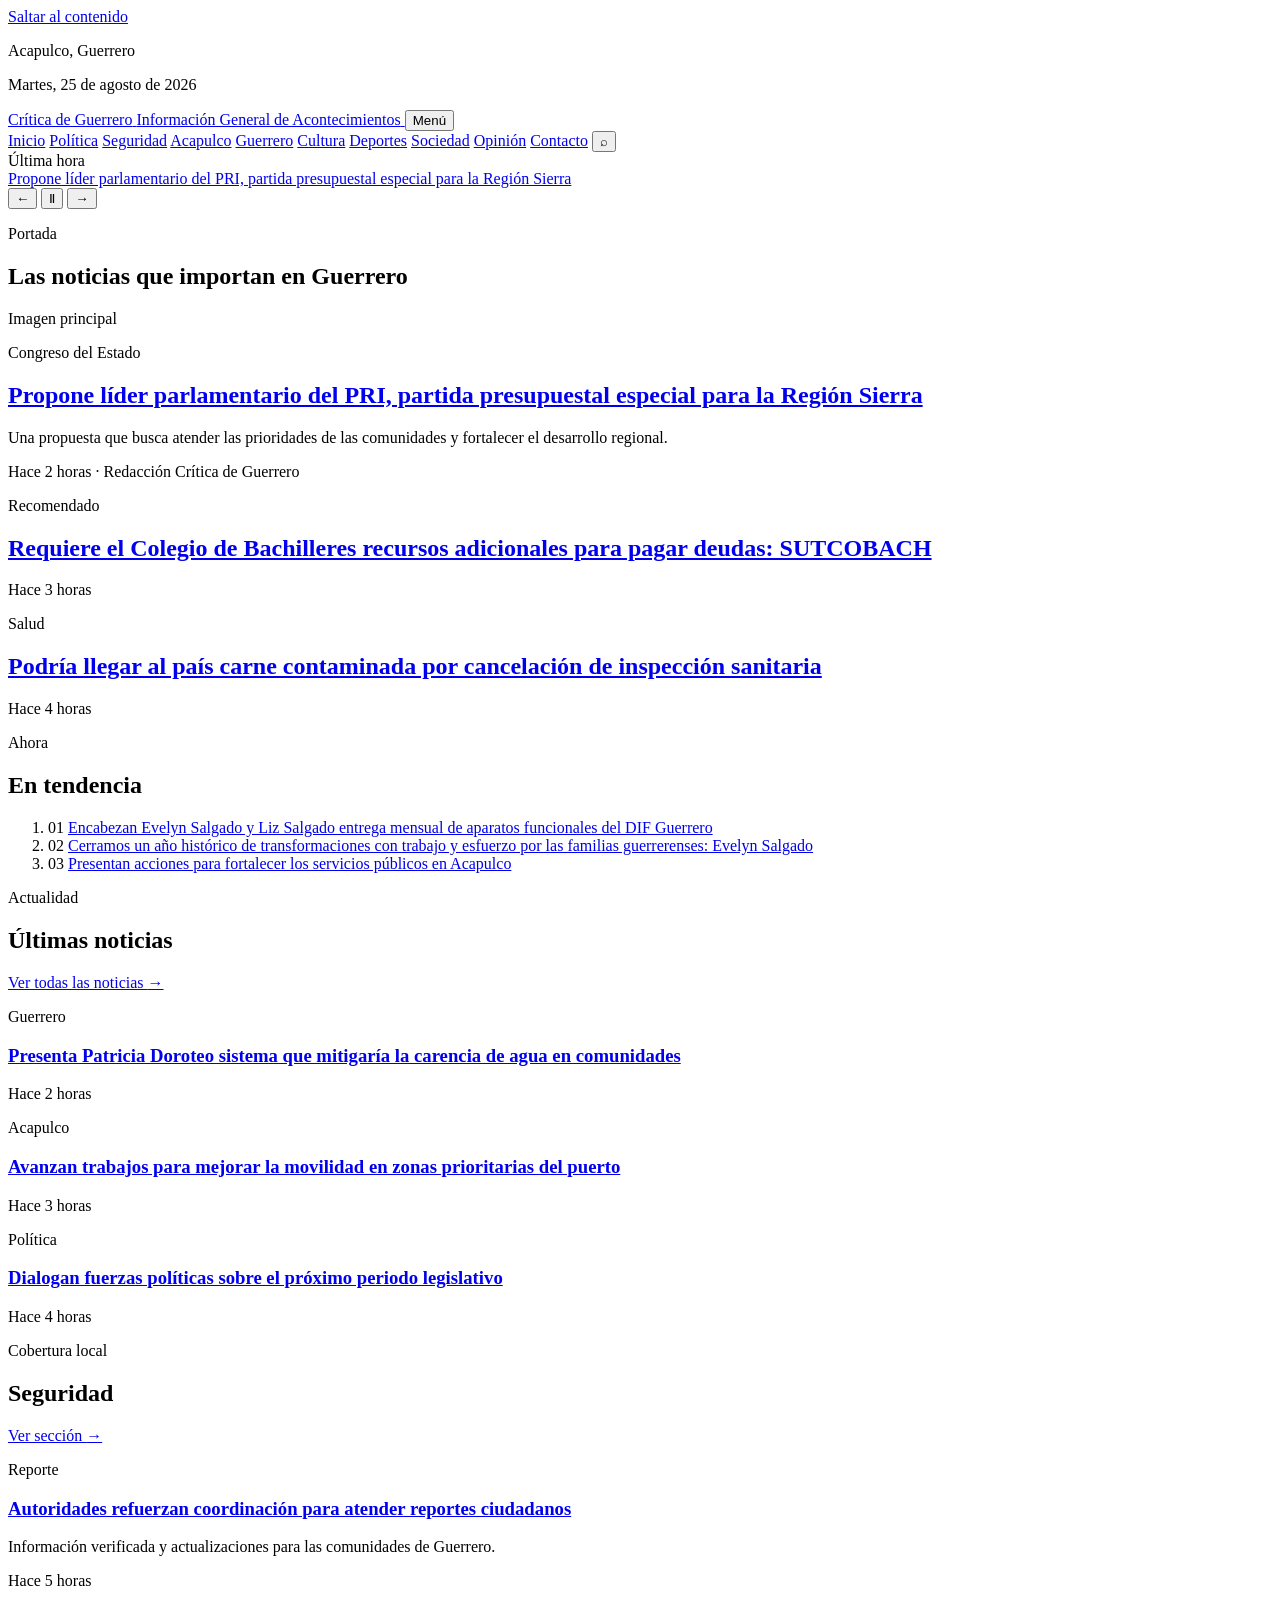
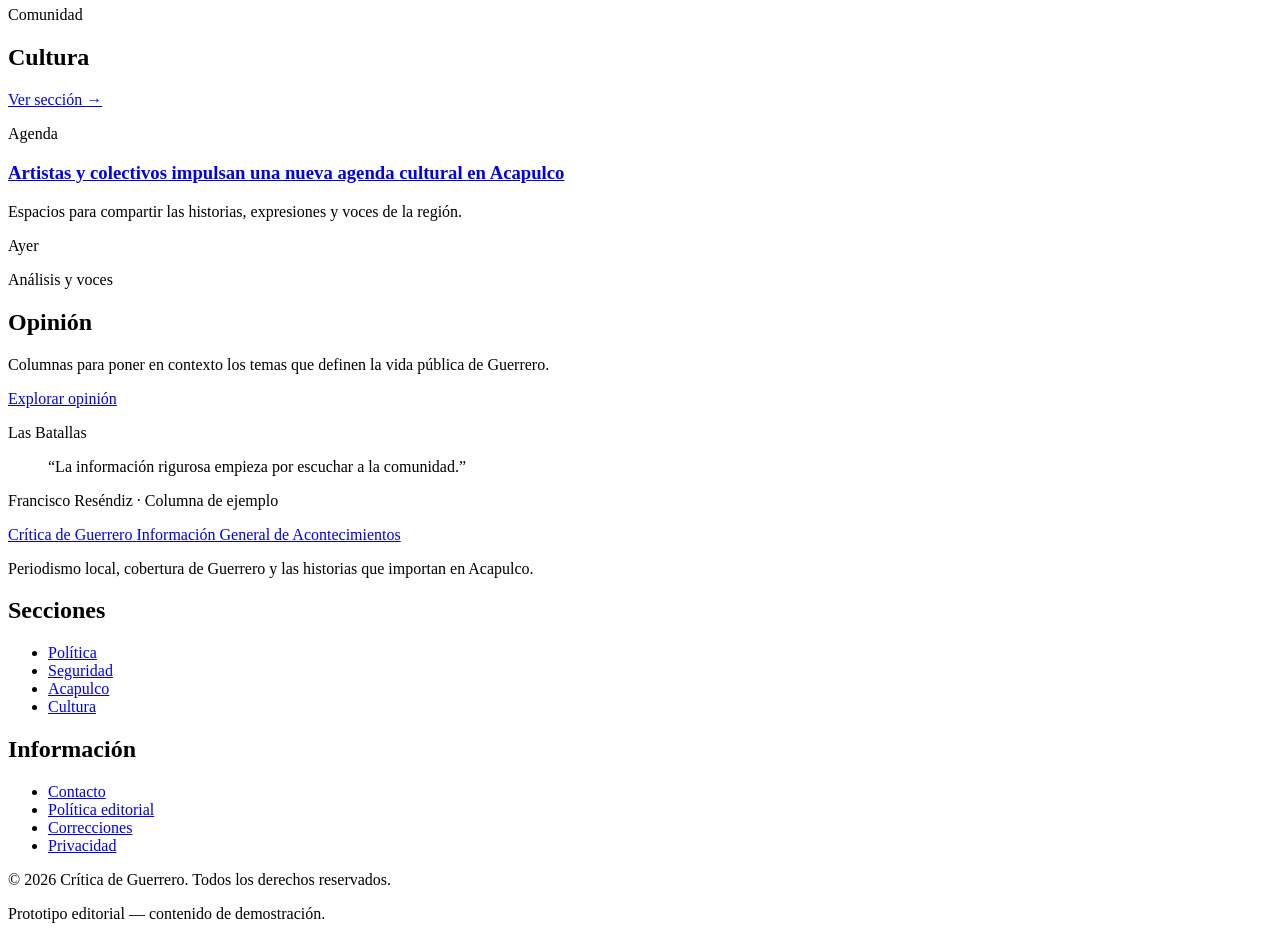
==== index.html @ 85a06dc6 "Add files via upload" ====
<!doctype html>
<html lang="es-MX">
  <head>
    <meta charset="UTF-8" />
    <meta name="viewport" content="width=device-width, initial-scale=1" />
    <meta name="description" content="Crítica de Guerrero: información general de acontecimientos en Guerrero y Acapulco." />
    <title>Crítica de Guerrero | Información General de Acontecimientos</title>
    <link rel="stylesheet" href="/assets/css/site.css" />
    <script src="/assets/js/site.js" defer></script>
  </head>
  <body>
    <a class="skip-link" href="#contenido">Saltar al contenido</a>

    <header class="site-header">
      <div class="utility-bar">
        <div class="shell utility-bar__content">
          <p>Acapulco, Guerrero</p>
          <p><time datetime="2026-08-25">Martes, 25 de agosto de 2026</time></p>
        </div>
      </div>

      <div class="masthead">
        <div class="shell masthead__content">
          <a class="brand" href="/" aria-label="Crítica de Guerrero, inicio">
            <span class="brand__name">Crítica de Guerrero</span>
            <span class="brand__tagline">Información General de Acontecimientos</span>
          </a>
          <button class="menu-toggle" type="button" aria-expanded="false" aria-controls="primary-navigation">
            <span class="menu-toggle__label">Menú</span>
            <span class="menu-toggle__icon" aria-hidden="true"></span>
          </button>
        </div>
      </div>

      <nav class="primary-navigation" id="primary-navigation" aria-label="Navegación principal">
        <div class="shell primary-navigation__content">
          <a class="is-current" href="/" aria-current="page">Inicio</a>
          <a href="#politica">Política</a>
          <a href="#seguridad">Seguridad</a>
          <a href="#acapulco">Acapulco</a>
          <a href="#guerrero">Guerrero</a>
          <a href="#cultura">Cultura</a>
          <a href="#deportes">Deportes</a>
          <a href="#sociedad">Sociedad</a>
          <a href="#opinion">Opinión</a>
          <a href="#contacto">Contacto</a>
          <button class="search-button" type="button" aria-label="Abrir búsqueda">⌕</button>
        </div>
      </nav>

      <section class="ticker" aria-label="Última hora">
        <div class="shell ticker__content">
          <div class="ticker__label"><span aria-hidden="true"></span>Última hora</div>
          <a class="ticker__headline" href="#principal" data-ticker-link>Propone líder parlamentario del PRI, partida presupuestal especial para la Región Sierra</a>
          <div class="ticker__controls">
            <button type="button" class="ticker__button" data-ticker-previous aria-label="Titular anterior">←</button>
            <button type="button" class="ticker__button" data-ticker-toggle aria-label="Pausar titulares" aria-pressed="false">Ⅱ</button>
            <button type="button" class="ticker__button" data-ticker-next aria-label="Siguiente titular">→</button>
          </div>
        </div>
      </section>
    </header>

    <main id="contenido">
      <section class="hero shell" aria-labelledby="principal-heading">
        <div class="section-heading">
          <p class="eyebrow">Portada</p>
          <h1 id="principal-heading">Las noticias que importan en Guerrero</h1>
        </div>

        <div class="hero-grid">
          <article class="lead-story" id="principal">
            <div class="story-visual story-visual--lead" aria-hidden="true"><span>Imagen principal</span></div>
            <div class="lead-story__content">
              <p class="story-label">Congreso del Estado</p>
              <h2><a href="#">Propone líder parlamentario del PRI, partida presupuestal especial para la Región Sierra</a></h2>
              <p class="story-summary">Una propuesta que busca atender las prioridades de las comunidades y fortalecer el desarrollo regional.</p>
              <p class="story-meta"><time datetime="2026-08-25T08:30:00-06:00">Hace 2 horas</time> · Redacción Crítica de Guerrero</p>
            </div>
          </article>

          <div class="hero-secondary" aria-label="Historias destacadas">
            <article class="story-card story-card--compact">
              <div class="story-visual story-visual--warm" aria-hidden="true"></div>
              <div>
                <p class="story-label">Recomendado</p>
                <h2><a href="#">Requiere el Colegio de Bachilleres recursos adicionales para pagar deudas: SUTCOBACH</a></h2>
                <p class="story-meta"><time datetime="2026-08-25T07:40:00-06:00">Hace 3 horas</time></p>
              </div>
            </article>
            <article class="story-card story-card--compact">
              <div class="story-visual story-visual--sea" aria-hidden="true"></div>
              <div>
                <p class="story-label">Salud</p>
                <h2><a href="#">Podría llegar al país carne contaminada por cancelación de inspección sanitaria</a></h2>
                <p class="story-meta"><time datetime="2026-08-25T06:55:00-06:00">Hace 4 horas</time></p>
              </div>
            </article>
          </div>

          <aside class="trending" aria-labelledby="tendencias-heading">
            <div class="section-heading section-heading--small">
              <p class="eyebrow">Ahora</p>
              <h2 id="tendencias-heading">En tendencia</h2>
            </div>
            <ol class="trending-list">
              <li>
                <span>01</span>
                <a href="#">Encabezan Evelyn Salgado y Liz Salgado entrega mensual de aparatos funcionales del DIF Guerrero</a>
              </li>
              <li>
                <span>02</span>
                <a href="#">Cerramos un año histórico de transformaciones con trabajo y esfuerzo por las familias guerrerenses: Evelyn Salgado</a>
              </li>
              <li>
                <span>03</span>
                <a href="#">Presentan acciones para fortalecer los servicios públicos en Acapulco</a>
              </li>
            </ol>
          </aside>
        </div>
      </section>

      <section class="news-section shell" id="guerrero" aria-labelledby="ultimas-heading">
        <div class="section-heading section-heading--row">
          <div>
            <p class="eyebrow">Actualidad</p>
            <h2 id="ultimas-heading">Últimas noticias</h2>
          </div>
          <a class="text-link" href="#">Ver todas las noticias <span aria-hidden="true">→</span></a>
        </div>
        <div class="latest-grid">
          <article class="story-card">
            <div class="story-visual story-visual--green" aria-hidden="true"></div>
            <p class="story-label">Guerrero</p>
            <h3><a href="#">Presenta Patricia Doroteo sistema que mitigaría la carencia de agua en comunidades</a></h3>
            <p class="story-meta"><time datetime="2026-08-25T08:05:00-06:00">Hace 2 horas</time></p>
          </article>
          <article class="story-card" id="acapulco">
            <div class="story-visual story-visual--blue" aria-hidden="true"></div>
            <p class="story-label">Acapulco</p>
            <h3><a href="#">Avanzan trabajos para mejorar la movilidad en zonas prioritarias del puerto</a></h3>
            <p class="story-meta"><time datetime="2026-08-25T07:15:00-06:00">Hace 3 horas</time></p>
          </article>
          <article class="story-card" id="politica">
            <div class="story-visual story-visual--red" aria-hidden="true"></div>
            <p class="story-label">Política</p>
            <h3><a href="#">Dialogan fuerzas políticas sobre el próximo periodo legislativo</a></h3>
            <p class="story-meta"><time datetime="2026-08-25T06:30:00-06:00">Hace 4 horas</time></p>
          </article>
        </div>
      </section>

      <section class="section-split shell">
        <div class="section-panel" id="seguridad">
          <div class="section-heading section-heading--row">
            <div>
              <p class="eyebrow">Cobertura local</p>
              <h2>Seguridad</h2>
            </div>
            <a class="text-link" href="#">Ver sección <span aria-hidden="true">→</span></a>
          </div>
          <article class="horizontal-story">
            <div class="story-visual story-visual--dark" aria-hidden="true"></div>
            <div>
              <p class="story-label">Reporte</p>
              <h3><a href="#">Autoridades refuerzan coordinación para atender reportes ciudadanos</a></h3>
              <p class="story-summary">Información verificada y actualizaciones para las comunidades de Guerrero.</p>
              <p class="story-meta"><time datetime="2026-08-25T05:45:00-06:00">Hace 5 horas</time></p>
            </div>
          </article>
        </div>

        <div class="section-panel" id="cultura">
          <div class="section-heading section-heading--row">
            <div>
              <p class="eyebrow">Comunidad</p>
              <h2>Cultura</h2>
            </div>
            <a class="text-link" href="#">Ver sección <span aria-hidden="true">→</span></a>
          </div>
          <article class="horizontal-story">
            <div class="story-visual story-visual--gold" aria-hidden="true"></div>
            <div>
              <p class="story-label">Agenda</p>
              <h3><a href="#">Artistas y colectivos impulsan una nueva agenda cultural en Acapulco</a></h3>
              <p class="story-summary">Espacios para compartir las historias, expresiones y voces de la región.</p>
              <p class="story-meta"><time datetime="2026-08-24T18:30:00-06:00">Ayer</time></p>
            </div>
          </article>
        </div>
      </section>

      <section class="opinion shell" id="opinion" aria-labelledby="opinion-heading">
        <div class="opinion__intro">
          <p class="eyebrow">Análisis y voces</p>
          <h2 id="opinion-heading">Opinión</h2>
          <p>Columnas para poner en contexto los temas que definen la vida pública de Guerrero.</p>
          <a class="button-link" href="#">Explorar opinión</a>
        </div>
        <article class="opinion-card">
          <p class="story-label">Las Batallas</p>
          <blockquote>“La información rigurosa empieza por escuchar a la comunidad.”</blockquote>
          <p class="story-meta">Francisco Reséndiz · Columna de ejemplo</p>
        </article>
      </section>
    </main>

    <footer class="site-footer" id="contacto">
      <div class="shell site-footer__grid">
        <div>
          <a class="brand brand--footer" href="/">
            <span class="brand__name">Crítica de Guerrero</span>
            <span class="brand__tagline">Información General de Acontecimientos</span>
          </a>
          <p class="site-footer__description">Periodismo local, cobertura de Guerrero y las historias que importan en Acapulco.</p>
        </div>
        <div>
          <h2>Secciones</h2>
          <ul>
            <li><a href="#politica">Política</a></li>
            <li><a href="#seguridad">Seguridad</a></li>
            <li><a href="#acapulco">Acapulco</a></li>
            <li><a href="#cultura">Cultura</a></li>
          </ul>
        </div>
        <div>
          <h2>Información</h2>
          <ul>
            <li><a href="#">Contacto</a></li>
            <li><a href="#">Política editorial</a></li>
            <li><a href="#">Correcciones</a></li>
            <li><a href="#">Privacidad</a></li>
          </ul>
        </div>
      </div>
      <div class="shell site-footer__bottom">
        <p>© <span data-current-year>2026</span> Crítica de Guerrero. Todos los derechos reservados.</p>
        <p>Prototipo editorial — contenido de demostración.</p>
      </div>
    </footer>
  </body>
</html>
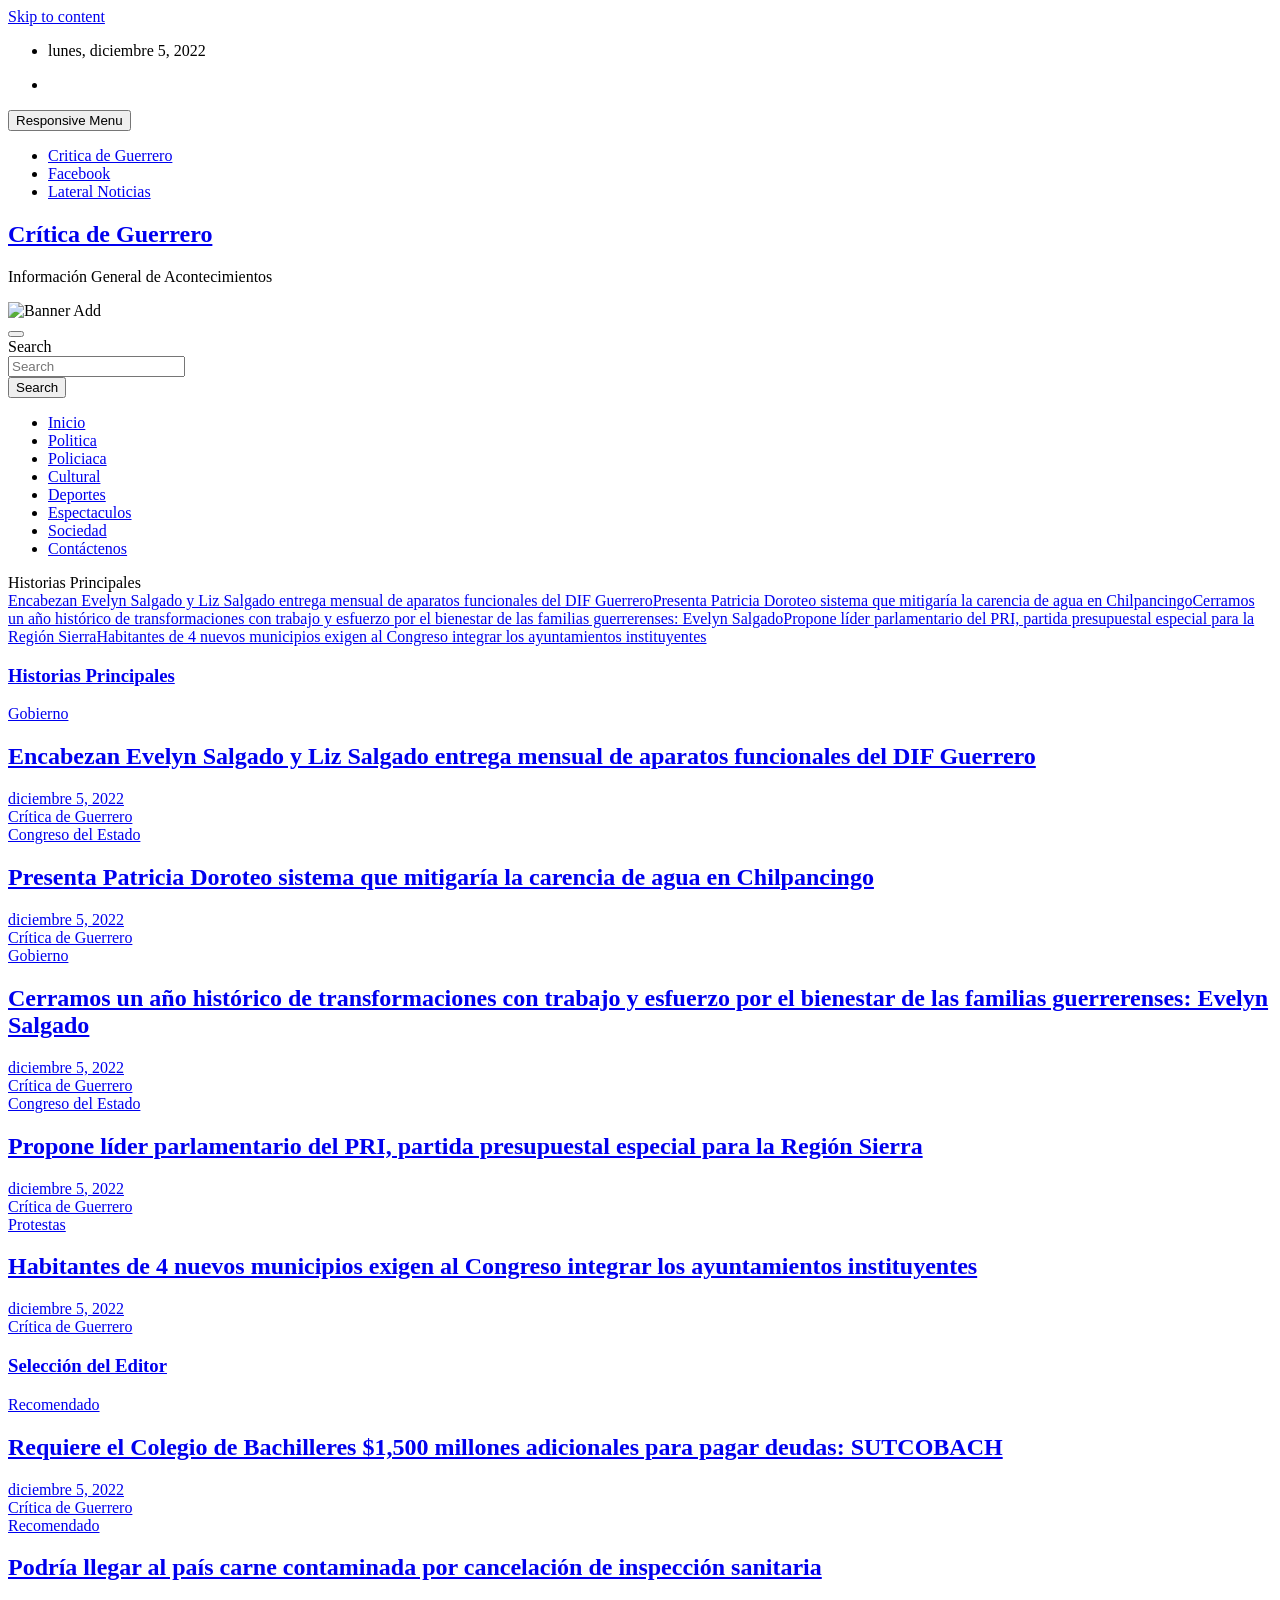
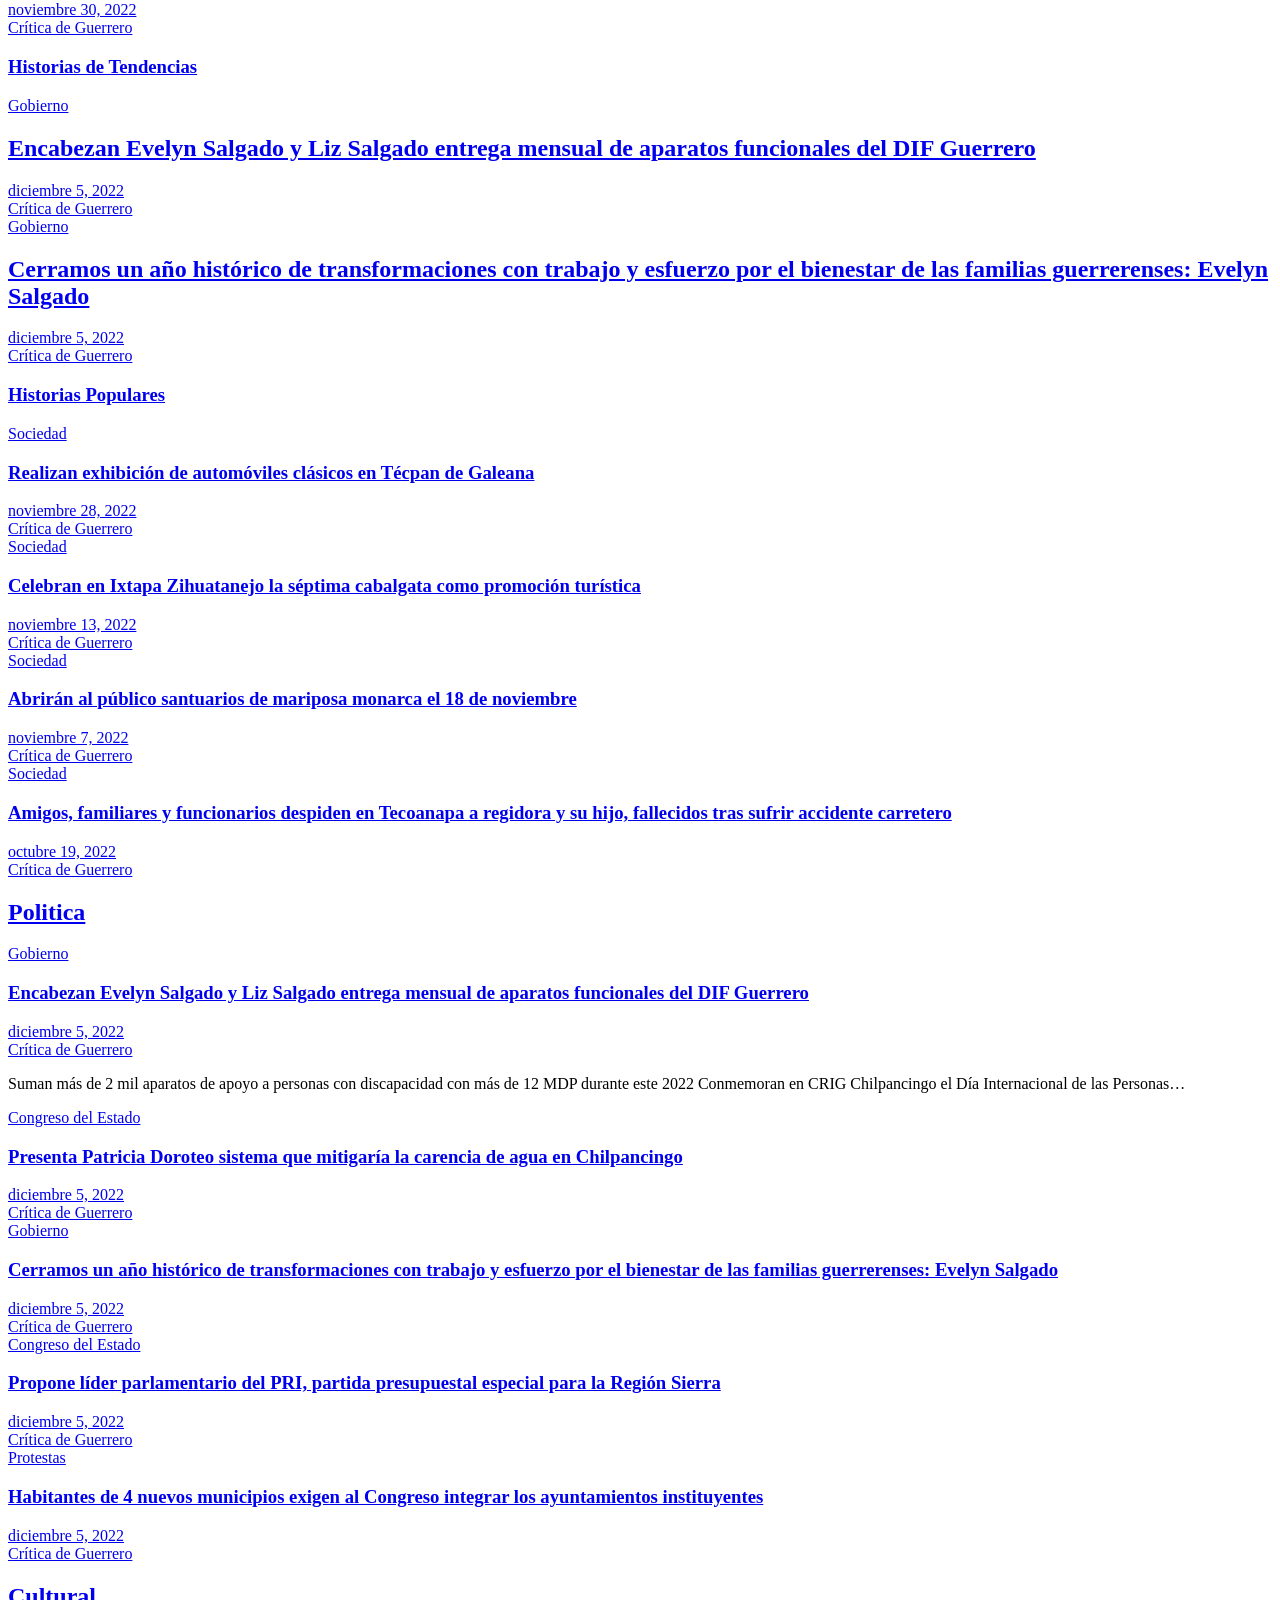
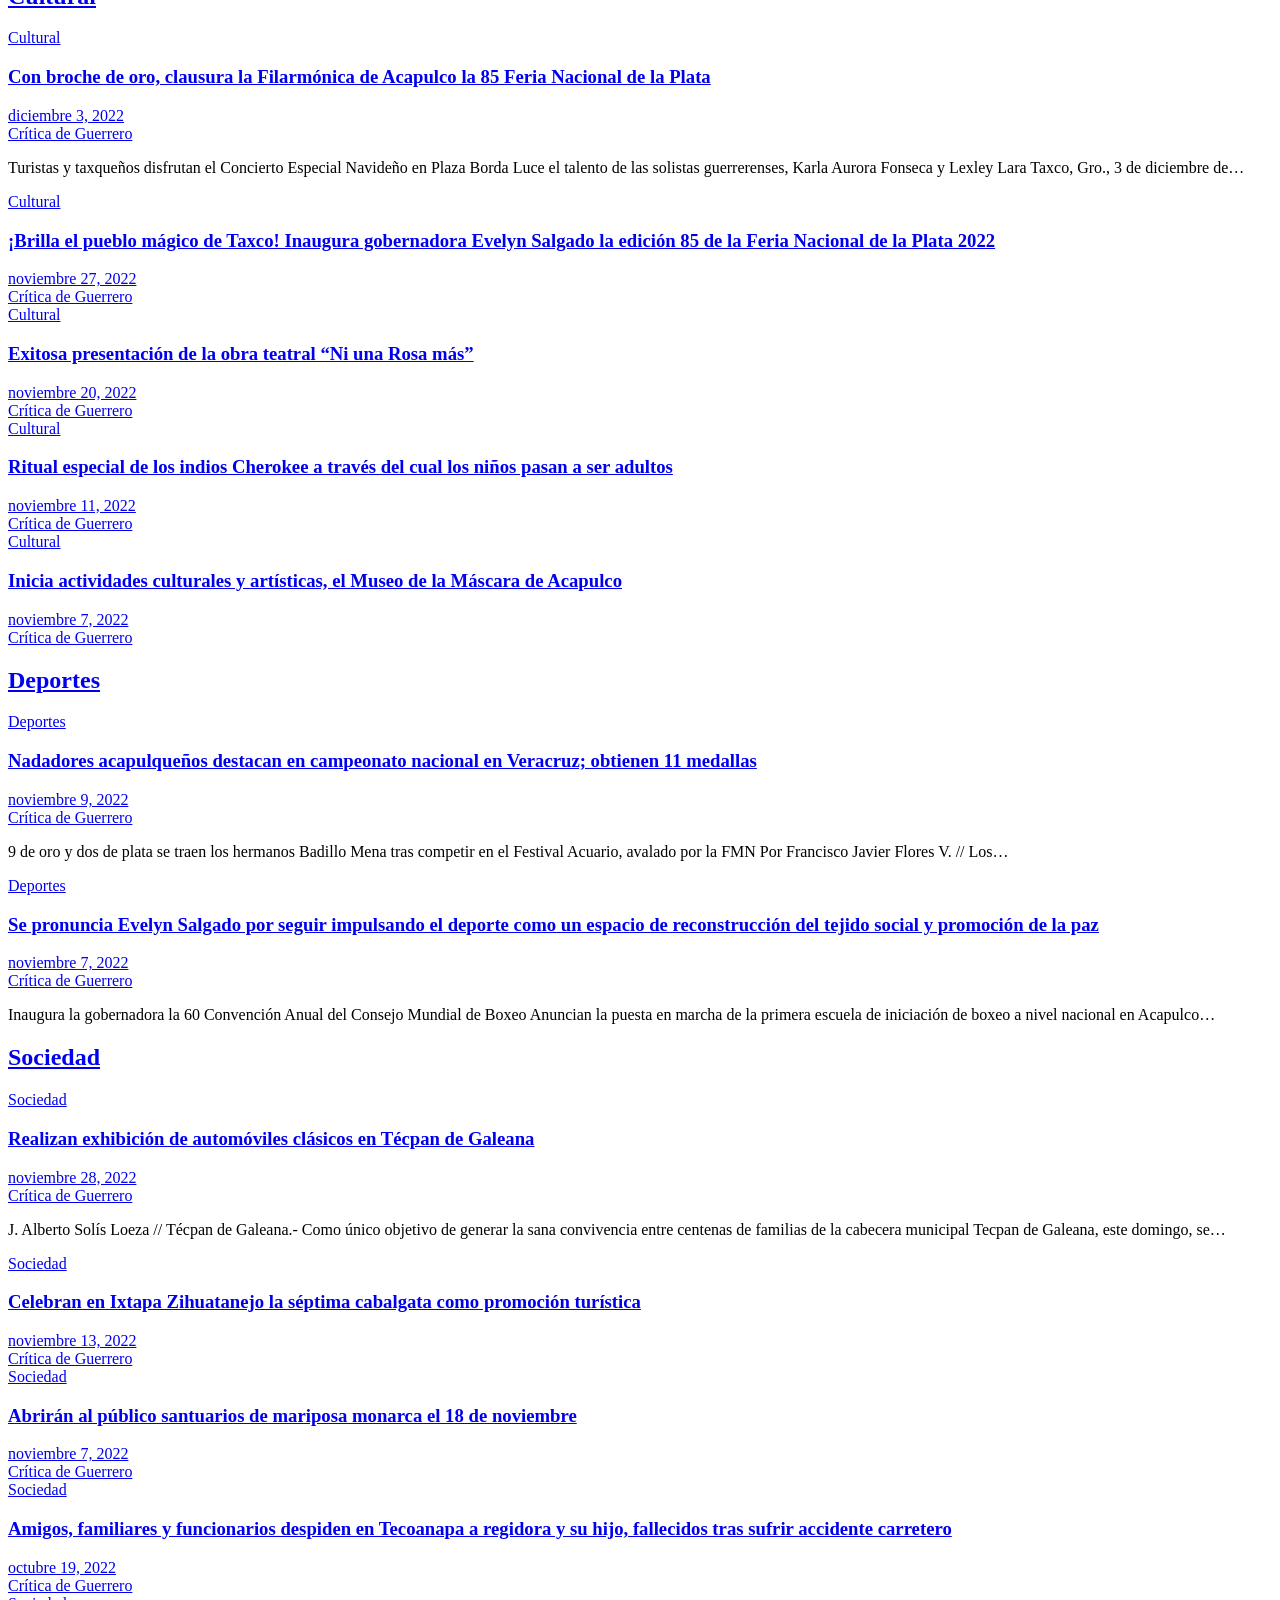
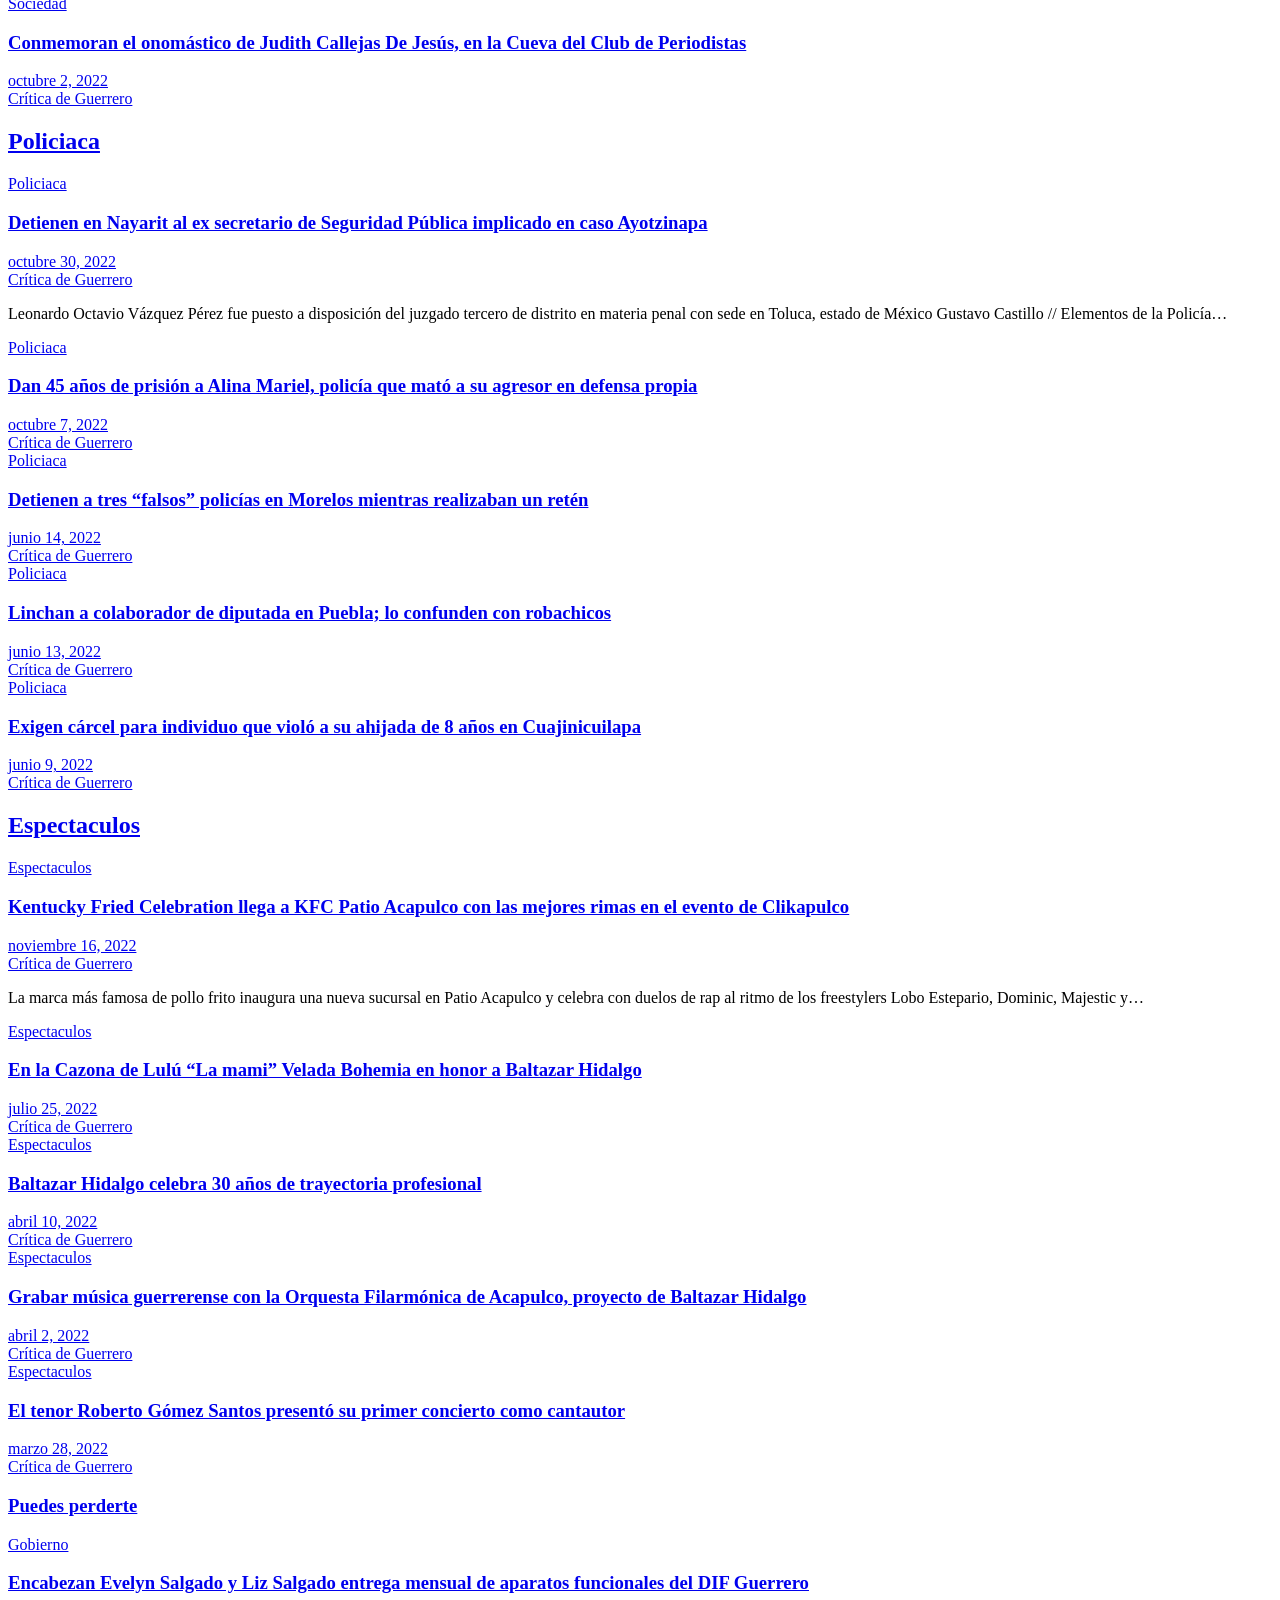
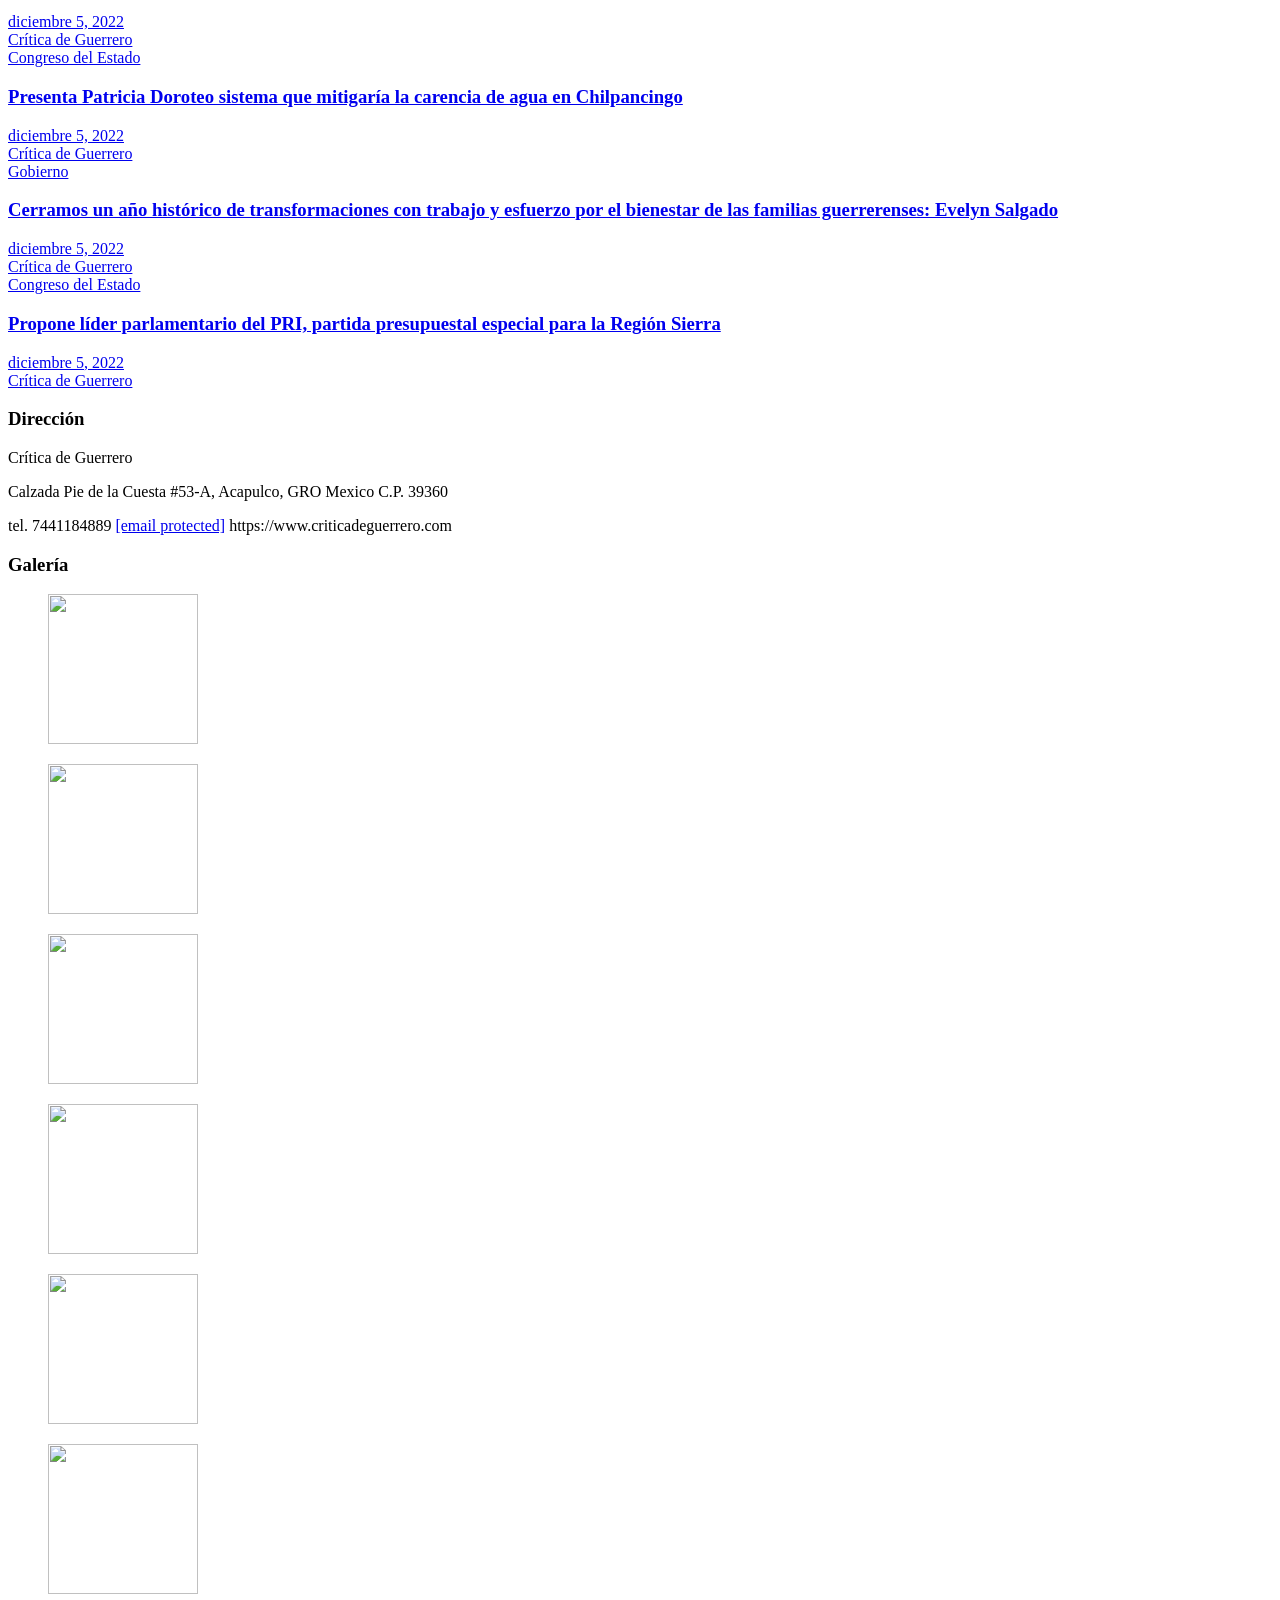
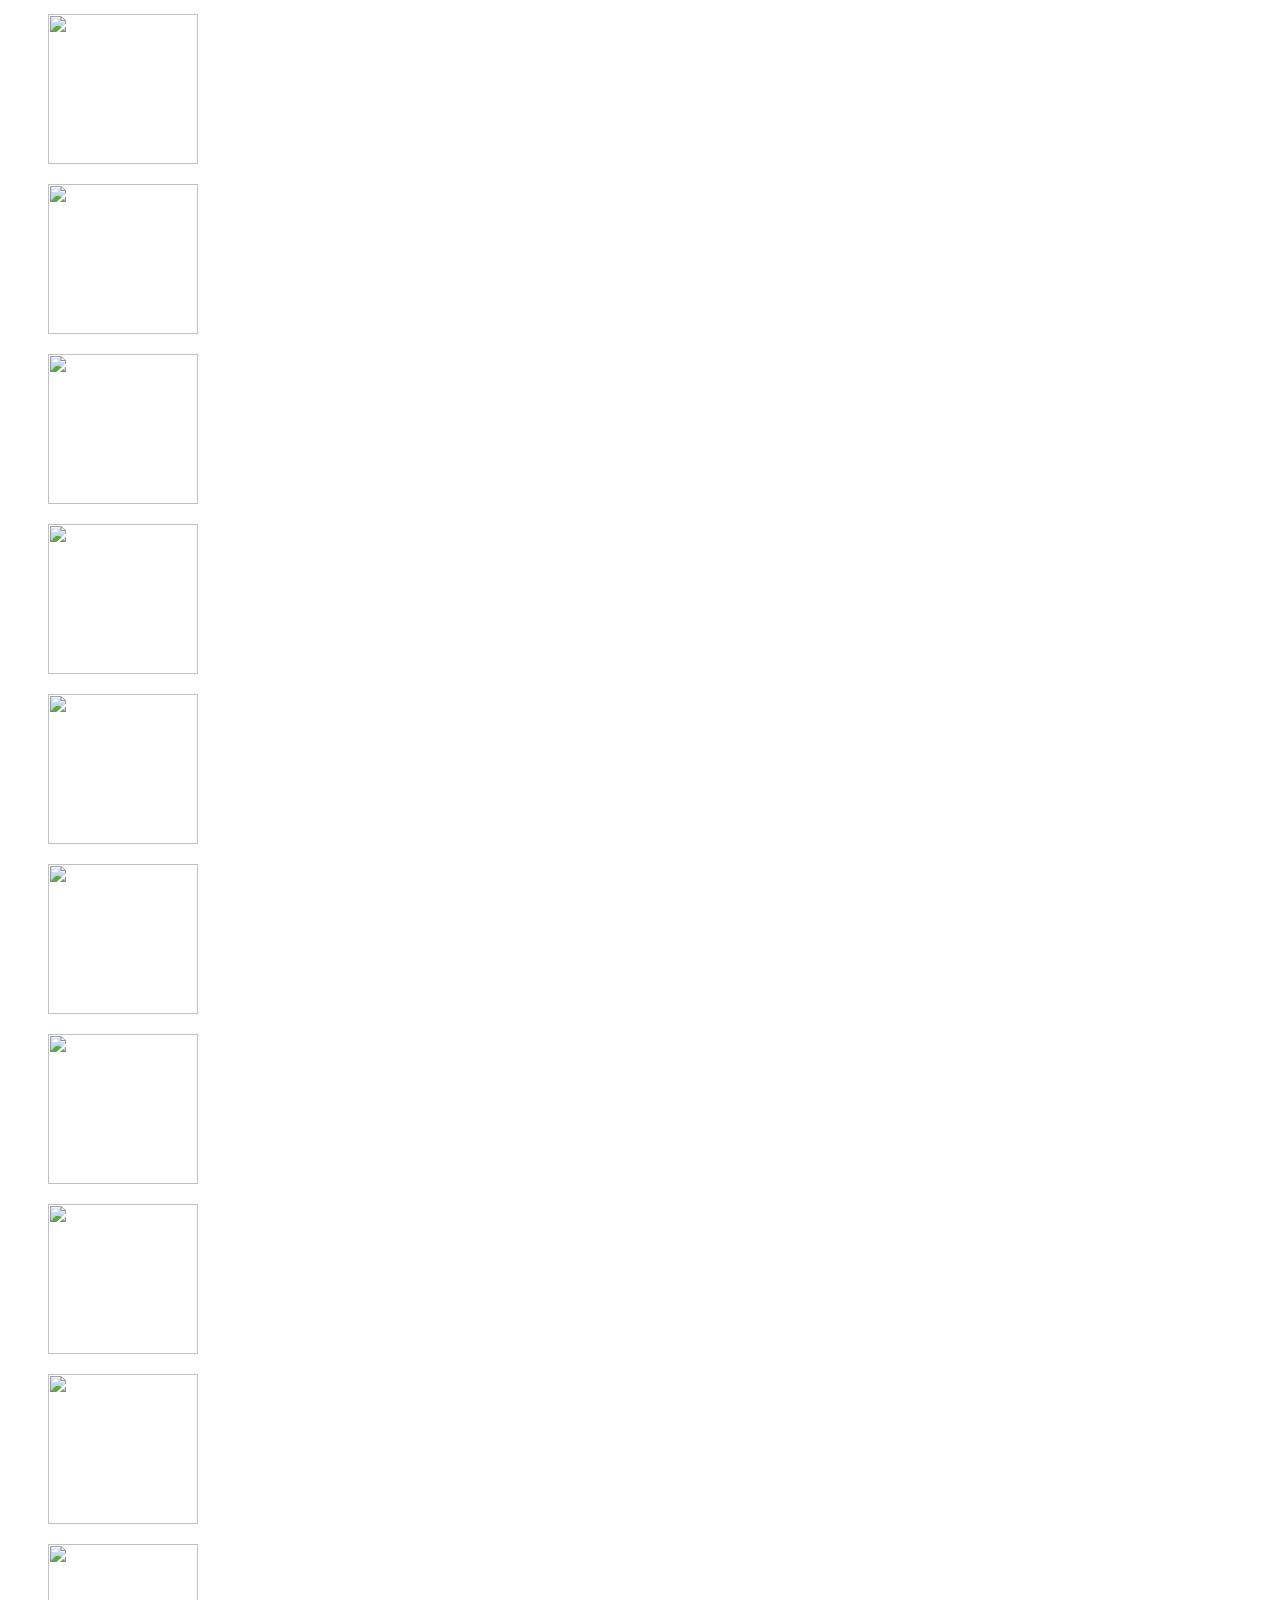
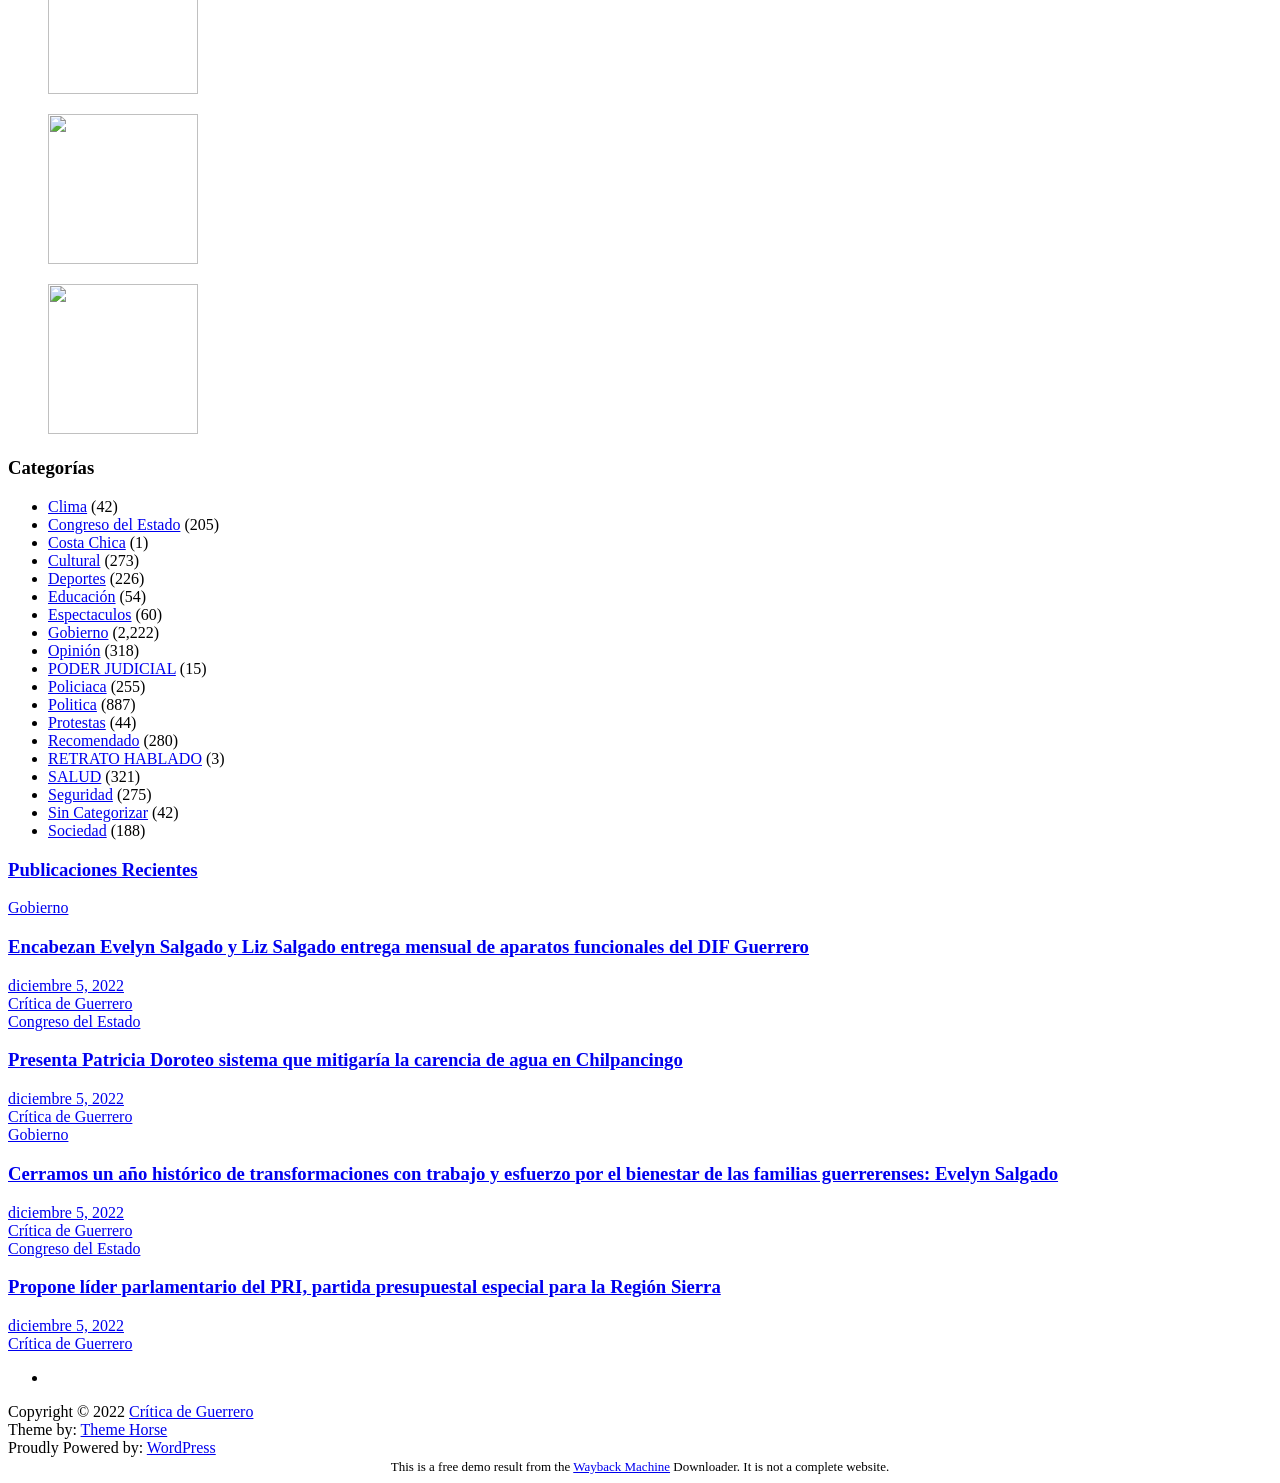
==== commit e48405c7: "Rename old_index.html to index.html" ====
--- a/index.html
+++ b/index.html
@@ -1,244 +1,1180 @@
-
 <!doctype html>
 <html lang="es-MX">
-  <head>
-    <meta charset="UTF-8" />
-    <meta name="viewport" content="width=device-width, initial-scale=1" />
-    <meta name="description" content="Crítica de Guerrero: información general de acontecimientos en Guerrero y Acapulco." />
-    <title>Crítica de Guerrero | Información General de Acontecimientos</title>
-    <link rel="stylesheet" href="/assets/css/site.css" />
-    <script src="/assets/js/site.js" defer></script>
-  </head>
-  <body>
-    <a class="skip-link" href="#contenido">Saltar al contenido</a>
-
-    <header class="site-header">
-      <div class="utility-bar">
-        <div class="shell utility-bar__content">
-          <p>Acapulco, Guerrero</p>
-          <p><time datetime="2026-08-25">Martes, 25 de agosto de 2026</time></p>
-        </div>
-      </div>
-
-      <div class="masthead">
-        <div class="shell masthead__content">
-          <a class="brand" href="/" aria-label="Crítica de Guerrero, inicio">
-            <span class="brand__name">Crítica de Guerrero</span>
-            <span class="brand__tagline">Información General de Acontecimientos</span>
-          </a>
-          <button class="menu-toggle" type="button" aria-expanded="false" aria-controls="primary-navigation">
-            <span class="menu-toggle__label">Menú</span>
-            <span class="menu-toggle__icon" aria-hidden="true"></span>
-          </button>
-        </div>
-      </div>
-
-      <nav class="primary-navigation" id="primary-navigation" aria-label="Navegación principal">
-        <div class="shell primary-navigation__content">
-          <a class="is-current" href="/" aria-current="page">Inicio</a>
-          <a href="#politica">Política</a>
-          <a href="#seguridad">Seguridad</a>
-          <a href="#acapulco">Acapulco</a>
-          <a href="#guerrero">Guerrero</a>
-          <a href="#cultura">Cultura</a>
-          <a href="#deportes">Deportes</a>
-          <a href="#sociedad">Sociedad</a>
-          <a href="#opinion">Opinión</a>
-          <a href="#contacto">Contacto</a>
-          <button class="search-button" type="button" aria-label="Abrir búsqueda">⌕</button>
-        </div>
-      </nav>
-
-      <section class="ticker" aria-label="Última hora">
-        <div class="shell ticker__content">
-          <div class="ticker__label"><span aria-hidden="true"></span>Última hora</div>
-          <a class="ticker__headline" href="#principal" data-ticker-link>Propone líder parlamentario del PRI, partida presupuestal especial para la Región Sierra</a>
-          <div class="ticker__controls">
-            <button type="button" class="ticker__button" data-ticker-previous aria-label="Titular anterior">←</button>
-            <button type="button" class="ticker__button" data-ticker-toggle aria-label="Pausar titulares" aria-pressed="false">Ⅱ</button>
-            <button type="button" class="ticker__button" data-ticker-next aria-label="Siguiente titular">→</button>
-          </div>
-        </div>
-      </section>
-    </header>
-
-    <main id="contenido">
-      <section class="hero shell" aria-labelledby="principal-heading">
-        <div class="section-heading">
-          <p class="eyebrow">Portada</p>
-          <h1 id="principal-heading">Las noticias que importan en Guerrero</h1>
-        </div>
-
-        <div class="hero-grid">
-          <article class="lead-story" id="principal">
-            <div class="story-visual story-visual--lead" aria-hidden="true"><span>Imagen principal</span></div>
-            <div class="lead-story__content">
-              <p class="story-label">Congreso del Estado</p>
-              <h2><a href="#">Propone líder parlamentario del PRI, partida presupuestal especial para la Región Sierra</a></h2>
-              <p class="story-summary">Una propuesta que busca atender las prioridades de las comunidades y fortalecer el desarrollo regional.</p>
-              <p class="story-meta"><time datetime="2026-08-25T08:30:00-06:00">Hace 2 horas</time> · Redacción Crítica de Guerrero</p>
-            </div>
-          </article>
-
-          <div class="hero-secondary" aria-label="Historias destacadas">
-            <article class="story-card story-card--compact">
-              <div class="story-visual story-visual--warm" aria-hidden="true"></div>
-              <div>
-                <p class="story-label">Recomendado</p>
-                <h2><a href="#">Requiere el Colegio de Bachilleres recursos adicionales para pagar deudas: SUTCOBACH</a></h2>
-                <p class="story-meta"><time datetime="2026-08-25T07:40:00-06:00">Hace 3 horas</time></p>
-              </div>
-            </article>
-            <article class="story-card story-card--compact">
-              <div class="story-visual story-visual--sea" aria-hidden="true"></div>
-              <div>
-                <p class="story-label">Salud</p>
-                <h2><a href="#">Podría llegar al país carne contaminada por cancelación de inspección sanitaria</a></h2>
-                <p class="story-meta"><time datetime="2026-08-25T06:55:00-06:00">Hace 4 horas</time></p>
-              </div>
-            </article>
-          </div>
-
-          <aside class="trending" aria-labelledby="tendencias-heading">
-            <div class="section-heading section-heading--small">
-              <p class="eyebrow">Ahora</p>
-              <h2 id="tendencias-heading">En tendencia</h2>
-            </div>
-            <ol class="trending-list">
-              <li>
-                <span>01</span>
-                <a href="#">Encabezan Evelyn Salgado y Liz Salgado entrega mensual de aparatos funcionales del DIF Guerrero</a>
-              </li>
-              <li>
-                <span>02</span>
-                <a href="#">Cerramos un año histórico de transformaciones con trabajo y esfuerzo por las familias guerrerenses: Evelyn Salgado</a>
-              </li>
-              <li>
-                <span>03</span>
-                <a href="#">Presentan acciones para fortalecer los servicios públicos en Acapulco</a>
-              </li>
-            </ol>
-          </aside>
-        </div>
-      </section>
-
-      <section class="news-section shell" id="guerrero" aria-labelledby="ultimas-heading">
-        <div class="section-heading section-heading--row">
-          <div>
-            <p class="eyebrow">Actualidad</p>
-            <h2 id="ultimas-heading">Últimas noticias</h2>
-          </div>
-          <a class="text-link" href="#">Ver todas las noticias <span aria-hidden="true">→</span></a>
-        </div>
-        <div class="latest-grid">
-          <article class="story-card">
-            <div class="story-visual story-visual--green" aria-hidden="true"></div>
-            <p class="story-label">Guerrero</p>
-            <h3><a href="#">Presenta Patricia Doroteo sistema que mitigaría la carencia de agua en comunidades</a></h3>
-            <p class="story-meta"><time datetime="2026-08-25T08:05:00-06:00">Hace 2 horas</time></p>
-          </article>
-          <article class="story-card" id="acapulco">
-            <div class="story-visual story-visual--blue" aria-hidden="true"></div>
-            <p class="story-label">Acapulco</p>
-            <h3><a href="#">Avanzan trabajos para mejorar la movilidad en zonas prioritarias del puerto</a></h3>
-            <p class="story-meta"><time datetime="2026-08-25T07:15:00-06:00">Hace 3 horas</time></p>
-          </article>
-          <article class="story-card" id="politica">
-            <div class="story-visual story-visual--red" aria-hidden="true"></div>
-            <p class="story-label">Política</p>
-            <h3><a href="#">Dialogan fuerzas políticas sobre el próximo periodo legislativo</a></h3>
-            <p class="story-meta"><time datetime="2026-08-25T06:30:00-06:00">Hace 4 horas</time></p>
-          </article>
-        </div>
-      </section>
-
-      <section class="section-split shell">
-        <div class="section-panel" id="seguridad">
-          <div class="section-heading section-heading--row">
-            <div>
-              <p class="eyebrow">Cobertura local</p>
-              <h2>Seguridad</h2>
-            </div>
-            <a class="text-link" href="#">Ver sección <span aria-hidden="true">→</span></a>
-          </div>
-          <article class="horizontal-story">
-            <div class="story-visual story-visual--dark" aria-hidden="true"></div>
-            <div>
-              <p class="story-label">Reporte</p>
-              <h3><a href="#">Autoridades refuerzan coordinación para atender reportes ciudadanos</a></h3>
-              <p class="story-summary">Información verificada y actualizaciones para las comunidades de Guerrero.</p>
-              <p class="story-meta"><time datetime="2026-08-25T05:45:00-06:00">Hace 5 horas</time></p>
-            </div>
-          </article>
-        </div>
-
-        <div class="section-panel" id="cultura">
-          <div class="section-heading section-heading--row">
-            <div>
-              <p class="eyebrow">Comunidad</p>
-              <h2>Cultura</h2>
-            </div>
-            <a class="text-link" href="#">Ver sección <span aria-hidden="true">→</span></a>
-          </div>
-          <article class="horizontal-story">
-            <div class="story-visual story-visual--gold" aria-hidden="true"></div>
-            <div>
-              <p class="story-label">Agenda</p>
-              <h3><a href="#">Artistas y colectivos impulsan una nueva agenda cultural en Acapulco</a></h3>
-              <p class="story-summary">Espacios para compartir las historias, expresiones y voces de la región.</p>
-              <p class="story-meta"><time datetime="2026-08-24T18:30:00-06:00">Ayer</time></p>
-            </div>
-          </article>
-        </div>
-      </section>
-
-      <section class="opinion shell" id="opinion" aria-labelledby="opinion-heading">
-        <div class="opinion__intro">
-          <p class="eyebrow">Análisis y voces</p>
-          <h2 id="opinion-heading">Opinión</h2>
-          <p>Columnas para poner en contexto los temas que definen la vida pública de Guerrero.</p>
-          <a class="button-link" href="#">Explorar opinión</a>
-        </div>
-        <article class="opinion-card">
-          <p class="story-label">Las Batallas</p>
-          <blockquote>“La información rigurosa empieza por escuchar a la comunidad.”</blockquote>
-          <p class="story-meta">Francisco Reséndiz · Columna de ejemplo</p>
-        </article>
-      </section>
-    </main>
-
-    <footer class="site-footer" id="contacto">
-      <div class="shell site-footer__grid">
-        <div>
-          <a class="brand brand--footer" href="/">
-            <span class="brand__name">Crítica de Guerrero</span>
-            <span class="brand__tagline">Información General de Acontecimientos</span>
-          </a>
-          <p class="site-footer__description">Periodismo local, cobertura de Guerrero y las historias que importan en Acapulco.</p>
-        </div>
-        <div>
-          <h2>Secciones</h2>
-          <ul>
-            <li><a href="#politica">Política</a></li>
-            <li><a href="#seguridad">Seguridad</a></li>
-            <li><a href="#acapulco">Acapulco</a></li>
-            <li><a href="#cultura">Cultura</a></li>
-          </ul>
-        </div>
-        <div>
-          <h2>Información</h2>
-          <ul>
-            <li><a href="#">Contacto</a></li>
-            <li><a href="#">Política editorial</a></li>
-            <li><a href="#">Correcciones</a></li>
-            <li><a href="#">Privacidad</a></li>
-          </ul>
-        </div>
-      </div>
-      <div class="shell site-footer__bottom">
-        <p>© <span data-current-year>2026</span> Crítica de Guerrero. Todos los derechos reservados.</p>
-        <p>Prototipo editorial — contenido de demostración.</p>
-      </div>
-    </footer>
-  </body>
+<head>
+	<meta http-equiv="Content-Type" content="text/html; charset=UTF-8"/>
+	<meta name="viewport" content="width=device-width, initial-scale=1, shrink-to-fit=no">
+	<link rel="profile" href="https://gmpg.org/xfn/11">
+	<title>Crítica de Guerrero - Información General de Acontecimientos</title>
+	<link rel="canonical" href="https://www.criticadeguerrero.com" />
+<meta name="robots" content="max-image-preview:large"/>
+<meta name="dlm-version" content="4.7.60"><link rel="dns-prefetch" href="https://platform-api.sharethis.com/"/>
+<link rel="dns-prefetch" href="https://secure.gravatar.com/"/>
+<link rel="dns-prefetch" href="https://fonts.googleapis.com/"/>
+<link rel="dns-prefetch" href="https://v0.wordpress.com/"/>
+<link rel="dns-prefetch" href="https://c0.wp.com/"/>
+<link rel="dns-prefetch" href="https://i0.wp.com/"/>
+<script type="text/javascript">
+window._wpemojiSettings = {"baseUrl":"https:\/\/s.w.org\/images\/core\/emoji\/14.0.0\/72x72\/","ext":".png","svgUrl":"https:\/\/s.w.org\/images\/core\/emoji\/14.0.0\/svg\/","svgExt":".svg","source":{"concatemoji":"wp-includes/js/wp-emoji-release.min_ver-6.1.1.js"}};
+/*! This file is auto-generated */
+!function(e,a,t){var n,r,o,i=a.createElement("canvas"),p=i.getContext&&i.getContext("2d");function s(e,t){var a=String.fromCharCode,e=(p.clearRect(0,0,i.width,i.height),p.fillText(a.apply(this,e),0,0),i.toDataURL());return p.clearRect(0,0,i.width,i.height),p.fillText(a.apply(this,t),0,0),e===i.toDataURL()}function c(e){var t=a.createElement("script");t.src=e,t.defer=t.type="text/javascript",a.getElementsByTagName("head")[0].appendChild(t)}for(o=Array("flag","emoji"),t.supports={everything:!0,everythingExceptFlag:!0},r=0;r<o.length;r++)t.supports[o[r]]=function(e){if(p&&p.fillText)switch(p.textBaseline="top",p.font="600 32px Arial",e){case"flag":return s([127987,65039,8205,9895,65039],[127987,65039,8203,9895,65039])?!1:!s([55356,56826,55356,56819],[55356,56826,8203,55356,56819])&&!s([55356,57332,56128,56423,56128,56418,56128,56421,56128,56430,56128,56423,56128,56447],[55356,57332,8203,56128,56423,8203,56128,56418,8203,56128,56421,8203,56128,56430,8203,56128,56423,8203,56128,56447]);case"emoji":return!s([129777,127995,8205,129778,127999],[129777,127995,8203,129778,127999])}return!1}(o[r]),t.supports.everything=t.supports.everything&&t.supports[o[r]],"flag"!==o[r]&&(t.supports.everythingExceptFlag=t.supports.everythingExceptFlag&&t.supports[o[r]]);t.supports.everythingExceptFlag=t.supports.everythingExceptFlag&&!t.supports.flag,t.DOMReady=!1,t.readyCallback=function(){t.DOMReady=!0},t.supports.everything||(n=function(){t.readyCallback()},a.addEventListener?(a.addEventListener("DOMContentLoaded",n,!1),e.addEventListener("load",n,!1)):(e.attachEvent("onload",n),a.attachEvent("onreadystatechange",function(){"complete"===a.readyState&&t.readyCallback()})),(e=t.source||{}).concatemoji?c(e.concatemoji):e.wpemoji&&e.twemoji&&(c(e.twemoji),c(e.wpemoji)))}(window,document,window._wpemojiSettings);
+</script>
+<style type="text/css">
+img.wp-smiley,
+img.emoji {
+	display: inline !important;
+	border: none !important;
+	box-shadow: none !important;
+	height: 1em !important;
+	width: 1em !important;
+	margin: 0 0.07em !important;
+	vertical-align: -0.1em !important;
+	background: none !important;
+	padding: 0 !important;
+}
+</style>
+	<link rel="stylesheet" id="wp-block-library-css" href="c/6.1.1/wp-includes/css/dist/block-library/style.min.css" type="text/css" media="all"/>
+<style id="wp-block-library-inline-css" type="text/css">
+.has-text-align-justify{text-align:justify;}
+</style>
+<link rel="stylesheet" id="mediaelement-css" href="c/6.1.1/wp-includes/js/mediaelement/mediaelementplayer-legacy.min.css" type="text/css" media="all"/>
+<link rel="stylesheet" id="wp-mediaelement-css" href="c/6.1.1/wp-includes/js/mediaelement/wp-mediaelement.min.css" type="text/css" media="all"/>
+<link rel="stylesheet" id="classic-theme-styles-css" href="c/6.1.1/wp-includes/css/classic-themes.min.css" type="text/css" media="all"/>
+<style id="global-styles-inline-css" type="text/css">
+body{--wp--preset--color--black: #000000;--wp--preset--color--cyan-bluish-gray: #abb8c3;--wp--preset--color--white: #ffffff;--wp--preset--color--pale-pink: #f78da7;--wp--preset--color--vivid-red: #cf2e2e;--wp--preset--color--luminous-vivid-orange: #ff6900;--wp--preset--color--luminous-vivid-amber: #fcb900;--wp--preset--color--light-green-cyan: #7bdcb5;--wp--preset--color--vivid-green-cyan: #00d084;--wp--preset--color--pale-cyan-blue: #8ed1fc;--wp--preset--color--vivid-cyan-blue: #0693e3;--wp--preset--color--vivid-purple: #9b51e0;--wp--preset--gradient--vivid-cyan-blue-to-vivid-purple: linear-gradient(135deg,rgba(6,147,227,1) 0%,rgb(155,81,224) 100%);--wp--preset--gradient--light-green-cyan-to-vivid-green-cyan: linear-gradient(135deg,rgb(122,220,180) 0%,rgb(0,208,130) 100%);--wp--preset--gradient--luminous-vivid-amber-to-luminous-vivid-orange: linear-gradient(135deg,rgba(252,185,0,1) 0%,rgba(255,105,0,1) 100%);--wp--preset--gradient--luminous-vivid-orange-to-vivid-red: linear-gradient(135deg,rgba(255,105,0,1) 0%,rgb(207,46,46) 100%);--wp--preset--gradient--very-light-gray-to-cyan-bluish-gray: linear-gradient(135deg,rgb(238,238,238) 0%,rgb(169,184,195) 100%);--wp--preset--gradient--cool-to-warm-spectrum: linear-gradient(135deg,rgb(74,234,220) 0%,rgb(151,120,209) 20%,rgb(207,42,186) 40%,rgb(238,44,130) 60%,rgb(251,105,98) 80%,rgb(254,248,76) 100%);--wp--preset--gradient--blush-light-purple: linear-gradient(135deg,rgb(255,206,236) 0%,rgb(152,150,240) 100%);--wp--preset--gradient--blush-bordeaux: linear-gradient(135deg,rgb(254,205,165) 0%,rgb(254,45,45) 50%,rgb(107,0,62) 100%);--wp--preset--gradient--luminous-dusk: linear-gradient(135deg,rgb(255,203,112) 0%,rgb(199,81,192) 50%,rgb(65,88,208) 100%);--wp--preset--gradient--pale-ocean: linear-gradient(135deg,rgb(255,245,203) 0%,rgb(182,227,212) 50%,rgb(51,167,181) 100%);--wp--preset--gradient--electric-grass: linear-gradient(135deg,rgb(202,248,128) 0%,rgb(113,206,126) 100%);--wp--preset--gradient--midnight: linear-gradient(135deg,rgb(2,3,129) 0%,rgb(40,116,252) 100%);--wp--preset--duotone--dark-grayscale: url('https://www.criticadeguerrero.com/#wp-duotone-dark-grayscale');--wp--preset--duotone--grayscale: url('https://www.criticadeguerrero.com/#wp-duotone-grayscale');--wp--preset--duotone--purple-yellow: url('https://www.criticadeguerrero.com/#wp-duotone-purple-yellow');--wp--preset--duotone--blue-red: url('https://www.criticadeguerrero.com/#wp-duotone-blue-red');--wp--preset--duotone--midnight: url('https://www.criticadeguerrero.com/#wp-duotone-midnight');--wp--preset--duotone--magenta-yellow: url('https://www.criticadeguerrero.com/#wp-duotone-magenta-yellow');--wp--preset--duotone--purple-green: url('https://www.criticadeguerrero.com/#wp-duotone-purple-green');--wp--preset--duotone--blue-orange: url('https://www.criticadeguerrero.com/#wp-duotone-blue-orange');--wp--preset--font-size--small: 13px;--wp--preset--font-size--medium: 20px;--wp--preset--font-size--large: 36px;--wp--preset--font-size--x-large: 42px;--wp--preset--spacing--20: 0.44rem;--wp--preset--spacing--30: 0.67rem;--wp--preset--spacing--40: 1rem;--wp--preset--spacing--50: 1.5rem;--wp--preset--spacing--60: 2.25rem;--wp--preset--spacing--70: 3.38rem;--wp--preset--spacing--80: 5.06rem;}:where(.is-layout-flex){gap: 0.5em;}body .is-layout-flow > .alignleft{float: left;margin-inline-start: 0;margin-inline-end: 2em;}body .is-layout-flow > .alignright{float: right;margin-inline-start: 2em;margin-inline-end: 0;}body .is-layout-flow > .aligncenter{margin-left: auto !important;margin-right: auto !important;}body .is-layout-constrained > .alignleft{float: left;margin-inline-start: 0;margin-inline-end: 2em;}body .is-layout-constrained > .alignright{float: right;margin-inline-start: 2em;margin-inline-end: 0;}body .is-layout-constrained > .aligncenter{margin-left: auto !important;margin-right: auto !important;}body .is-layout-constrained > :where(:not(.alignleft):not(.alignright):not(.alignfull)){max-width: var(--wp--style--global--content-size);margin-left: auto !important;margin-right: auto !important;}body .is-layout-constrained > .alignwide{max-width: var(--wp--style--global--wide-size);}body .is-layout-flex{display: flex;}body .is-layout-flex{flex-wrap: wrap;align-items: center;}body .is-layout-flex > *{margin: 0;}:where(.wp-block-columns.is-layout-flex){gap: 2em;}.has-black-color{color: var(--wp--preset--color--black) !important;}.has-cyan-bluish-gray-color{color: var(--wp--preset--color--cyan-bluish-gray) !important;}.has-white-color{color: var(--wp--preset--color--white) !important;}.has-pale-pink-color{color: var(--wp--preset--color--pale-pink) !important;}.has-vivid-red-color{color: var(--wp--preset--color--vivid-red) !important;}.has-luminous-vivid-orange-color{color: var(--wp--preset--color--luminous-vivid-orange) !important;}.has-luminous-vivid-amber-color{color: var(--wp--preset--color--luminous-vivid-amber) !important;}.has-light-green-cyan-color{color: var(--wp--preset--color--light-green-cyan) !important;}.has-vivid-green-cyan-color{color: var(--wp--preset--color--vivid-green-cyan) !important;}.has-pale-cyan-blue-color{color: var(--wp--preset--color--pale-cyan-blue) !important;}.has-vivid-cyan-blue-color{color: var(--wp--preset--color--vivid-cyan-blue) !important;}.has-vivid-purple-color{color: var(--wp--preset--color--vivid-purple) !important;}.has-black-background-color{background-color: var(--wp--preset--color--black) !important;}.has-cyan-bluish-gray-background-color{background-color: var(--wp--preset--color--cyan-bluish-gray) !important;}.has-white-background-color{background-color: var(--wp--preset--color--white) !important;}.has-pale-pink-background-color{background-color: var(--wp--preset--color--pale-pink) !important;}.has-vivid-red-background-color{background-color: var(--wp--preset--color--vivid-red) !important;}.has-luminous-vivid-orange-background-color{background-color: var(--wp--preset--color--luminous-vivid-orange) !important;}.has-luminous-vivid-amber-background-color{background-color: var(--wp--preset--color--luminous-vivid-amber) !important;}.has-light-green-cyan-background-color{background-color: var(--wp--preset--color--light-green-cyan) !important;}.has-vivid-green-cyan-background-color{background-color: var(--wp--preset--color--vivid-green-cyan) !important;}.has-pale-cyan-blue-background-color{background-color: var(--wp--preset--color--pale-cyan-blue) !important;}.has-vivid-cyan-blue-background-color{background-color: var(--wp--preset--color--vivid-cyan-blue) !important;}.has-vivid-purple-background-color{background-color: var(--wp--preset--color--vivid-purple) !important;}.has-black-border-color{border-color: var(--wp--preset--color--black) !important;}.has-cyan-bluish-gray-border-color{border-color: var(--wp--preset--color--cyan-bluish-gray) !important;}.has-white-border-color{border-color: var(--wp--preset--color--white) !important;}.has-pale-pink-border-color{border-color: var(--wp--preset--color--pale-pink) !important;}.has-vivid-red-border-color{border-color: var(--wp--preset--color--vivid-red) !important;}.has-luminous-vivid-orange-border-color{border-color: var(--wp--preset--color--luminous-vivid-orange) !important;}.has-luminous-vivid-amber-border-color{border-color: var(--wp--preset--color--luminous-vivid-amber) !important;}.has-light-green-cyan-border-color{border-color: var(--wp--preset--color--light-green-cyan) !important;}.has-vivid-green-cyan-border-color{border-color: var(--wp--preset--color--vivid-green-cyan) !important;}.has-pale-cyan-blue-border-color{border-color: var(--wp--preset--color--pale-cyan-blue) !important;}.has-vivid-cyan-blue-border-color{border-color: var(--wp--preset--color--vivid-cyan-blue) !important;}.has-vivid-purple-border-color{border-color: var(--wp--preset--color--vivid-purple) !important;}.has-vivid-cyan-blue-to-vivid-purple-gradient-background{background: var(--wp--preset--gradient--vivid-cyan-blue-to-vivid-purple) !important;}.has-light-green-cyan-to-vivid-green-cyan-gradient-background{background: var(--wp--preset--gradient--light-green-cyan-to-vivid-green-cyan) !important;}.has-luminous-vivid-amber-to-luminous-vivid-orange-gradient-background{background: var(--wp--preset--gradient--luminous-vivid-amber-to-luminous-vivid-orange) !important;}.has-luminous-vivid-orange-to-vivid-red-gradient-background{background: var(--wp--preset--gradient--luminous-vivid-orange-to-vivid-red) !important;}.has-very-light-gray-to-cyan-bluish-gray-gradient-background{background: var(--wp--preset--gradient--very-light-gray-to-cyan-bluish-gray) !important;}.has-cool-to-warm-spectrum-gradient-background{background: var(--wp--preset--gradient--cool-to-warm-spectrum) !important;}.has-blush-light-purple-gradient-background{background: var(--wp--preset--gradient--blush-light-purple) !important;}.has-blush-bordeaux-gradient-background{background: var(--wp--preset--gradient--blush-bordeaux) !important;}.has-luminous-dusk-gradient-background{background: var(--wp--preset--gradient--luminous-dusk) !important;}.has-pale-ocean-gradient-background{background: var(--wp--preset--gradient--pale-ocean) !important;}.has-electric-grass-gradient-background{background: var(--wp--preset--gradient--electric-grass) !important;}.has-midnight-gradient-background{background: var(--wp--preset--gradient--midnight) !important;}.has-small-font-size{font-size: var(--wp--preset--font-size--small) !important;}.has-medium-font-size{font-size: var(--wp--preset--font-size--medium) !important;}.has-large-font-size{font-size: var(--wp--preset--font-size--large) !important;}.has-x-large-font-size{font-size: var(--wp--preset--font-size--x-large) !important;}
+.wp-block-navigation a:where(:not(.wp-element-button)){color: inherit;}
+:where(.wp-block-columns.is-layout-flex){gap: 2em;}
+.wp-block-pullquote{font-size: 1.5em;line-height: 1.6;}
+</style>
+<link rel="stylesheet" id="contact-form-7-css" href="wp-content/plugins/contact-form-7/includes/css/styles_ver-5.6.4.css" type="text/css" media="all"/>
+<link rel="stylesheet" id="email-before-download-css" href="wp-content/plugins/email-before-download/public/css/email-before-download-public_ver-6.9.6.css" type="text/css" media="all"/>
+<link rel="stylesheet" id="bootstrap-style-css" href="wp-content/themes/newscard/assets/library/bootstrap/css/bootstrap.min_ver-4.0.0.css" type="text/css" media="all"/>
+<link rel="stylesheet" id="font-awesome-style-css" href="wp-content/themes/newscard/assets/library/font-awesome/css/font-awesome_ver-6.1.1.css" type="text/css" media="all"/>
+<link rel="stylesheet" id="newscard-google-fonts-css" href="//fonts.googleapis.com/css?family=Roboto%3A100%2C300%2C300i%2C400%2C400i%2C500%2C500i%2C700%2C700i&amp;ver=6.1.1" type="text/css" media="all"/>
+<link rel="stylesheet" id="owl-carousel-css" href="wp-content/themes/newscard/assets/library/owl-carousel/owl.carousel.min_ver-2.3.4.css" type="text/css" media="all"/>
+<link rel="stylesheet" id="newscard-style-css" href="wp-content/themes/newscard/style_ver-6.1.1.css" type="text/css" media="all"/>
+<link rel="stylesheet" id="cryout-serious-slider-style-css" href="wp-content/plugins/cryout-serious-slider/resources/style_ver-1.2.3.css" type="text/css" media="all"/>
+<link rel="stylesheet" id="jetpack_css-css" href="p/jetpack/11.5.1/css/jetpack.css" type="text/css" media="all"/>
+<script type="text/javascript" src="js/sharethis_ver-8.4.0.js" id="simple-share-buttons-adder-mu-js"></script>
+<script type="text/javascript" src="c/6.1.1/wp-includes/js/jquery/jquery.min.js" id="jquery-core-js"></script>
+<script type="text/javascript" src="c/6.1.1/wp-includes/js/jquery/jquery-migrate.min.js" id="jquery-migrate-js"></script>
+<!--[if lt IE 9]>
+<script type='text/javascript' src='https://www.criticadeguerrero.com/wp-content/themes/newscard/assets/js/html5.js?ver=3.7.3' id='html5-js'></script>
+<![endif]-->
+<script type="text/javascript" src="wp-content/plugins/cryout-serious-slider/resources/jquery.mobile.custom.min_ver-1.2.3.js" id="cryout-serious-slider-jquerymobile-js"></script>
+<script type="text/javascript" src="wp-content/plugins/cryout-serious-slider/resources/slider_ver-1.2.3.js" id="cryout-serious-slider-script-js"></script>
+<link rel="https://api.w.org/" href="https://www.criticadeguerrero.com/index.php?rest_route=/"/><link rel="EditURI" type="application/rsd+xml" title="RSD" href="https://www.criticadeguerrero.com/xmlrpc.php?rsd"/>
+<link rel="wlwmanifest" type="application/wlwmanifest+xml" href="https://www.criticadeguerrero.com/wp-includes/wlwmanifest.xml"/>
+<meta name="generator" content="WordPress 6.1.1"/>
+<link rel="shortlink" href="https://wp.me/PaJdfW-36"/>
+	<style>img#wpstats{display:none}</style>
+		<!-- Analytics by WP Statistics v13.2.8 - https://wp-statistics.com/ -->
+<script>
+                let WP_Statistics_Dnd_Active = parseInt(navigator.msDoNotTrack || window.doNotTrack || navigator.doNotTrack, 10);                
+                if (WP_Statistics_Dnd_Active !== 1) {
+                    var WP_Statistics_http = new XMLHttpRequest();
+                    WP_Statistics_http.open("GET", "https://www.criticadeguerrero.com/index.php?rest_route=%2Fwp-statistics%2Fv2%2Fhit&wp_statistics_hit_rest=yes&exclusion_match=no&exclusion_reason&track_all=1&current_page_type=home&current_page_id=192&search_query&page_uri=/" + "&referred=" + encodeURIComponent(document.referrer) + "&_=" + Date.now(), true);
+                    WP_Statistics_http.setRequestHeader("Content-Type", "application/json;charset=UTF-8");
+                    WP_Statistics_http.send(null);
+                }
+            </script><style type="text/css">.recentcomments a{display:inline !important;padding:0 !important;margin:0 !important;}</style>
+<!-- Jetpack Open Graph Tags -->
+<meta property="og:type" content="website"/>
+<meta property="og:title" content="Crítica de Guerrero"/>
+<meta property="og:description" content="Información General de Acontecimientos"/>
+<meta property="og:url" content="https://www.criticadeguerrero.com/"/>
+<meta property="og:site_name" content="Crítica de Guerrero"/>
+<meta property="og:image" content="criticadeguerrero.com/wp-content/uploads/2020/05/cropped-critica_FAVICON_fit-512-512-ssl-1.png"/>
+<meta property="og:image:width" content="512"/>
+<meta property="og:image:height" content="512"/>
+<meta property="og:image:alt" content=""/>
+<meta property="og:locale" content="es_MX"/>
+<meta name="twitter:text:title" content="Home"/>
+<meta name="twitter:image" content="https://i0.wp.com/www.criticadeguerrero.com/wp-content/uploads/2020/05/cropped-critica_FAVICON.png?fit=240%2C240&amp;ssl=1"/>
+<meta name="twitter:card" content="summary"/>
+<!-- End Jetpack Open Graph Tags -->
+<link rel="icon" href="criticadeguerrero.com/wp-content/uploads/2020/05/cropped-critica_FAVICON_fit-32-32-ssl-1.png" sizes="32x32"/>
+<link rel="icon" href="criticadeguerrero.com/wp-content/uploads/2020/05/cropped-critica_FAVICON_fit-192-192-ssl-1.png" sizes="192x192"/>
+<link rel="apple-touch-icon" href="criticadeguerrero.com/wp-content/uploads/2020/05/cropped-critica_FAVICON_fit-180-180-ssl-1.png"/>
+<meta name="msapplication-TileImage" content="https://i0.wp.com/www.criticadeguerrero.com/wp-content/uploads/2020/05/cropped-critica_FAVICON.png?fit=270%2C270&amp;ssl=1"/>
+</head>
+<body class="home page-template page-template-templates page-template-front-page-template page-template-templatesfront-page-template-php page page-id-192 theme-body">
+<svg xmlns="http://www.w3.org/2000/svg" viewbox="0 0 0 0" width="0" height="0" focusable="false" role="none" style="visibility: hidden; position: absolute; left: -9999px; overflow: hidden;"><defs><filter id="wp-duotone-dark-grayscale"><fecolormatrix color-interpolation-filters="sRGB" type="matrix" values=" .299 .587 .114 0 0 .299 .587 .114 0 0 .299 .587 .114 0 0 .299 .587 .114 0 0 "/><fecomponenttransfer color-interpolation-filters="sRGB"><fefuncr type="table" tablevalues="0 0.49803921568627"/><fefuncg type="table" tablevalues="0 0.49803921568627"/><fefuncb type="table" tablevalues="0 0.49803921568627"/><fefunca type="table" tablevalues="1 1"/></fecomponenttransfer><fecomposite in2="SourceGraphic" operator="in"/></filter></defs></svg><svg xmlns="http://www.w3.org/2000/svg" viewbox="0 0 0 0" width="0" height="0" focusable="false" role="none" style="visibility: hidden; position: absolute; left: -9999px; overflow: hidden;"><defs><filter id="wp-duotone-grayscale"><fecolormatrix color-interpolation-filters="sRGB" type="matrix" values=" .299 .587 .114 0 0 .299 .587 .114 0 0 .299 .587 .114 0 0 .299 .587 .114 0 0 "/><fecomponenttransfer color-interpolation-filters="sRGB"><fefuncr type="table" tablevalues="0 1"/><fefuncg type="table" tablevalues="0 1"/><fefuncb type="table" tablevalues="0 1"/><fefunca type="table" tablevalues="1 1"/></fecomponenttransfer><fecomposite in2="SourceGraphic" operator="in"/></filter></defs></svg><svg xmlns="http://www.w3.org/2000/svg" viewbox="0 0 0 0" width="0" height="0" focusable="false" role="none" style="visibility: hidden; position: absolute; left: -9999px; overflow: hidden;"><defs><filter id="wp-duotone-purple-yellow"><fecolormatrix color-interpolation-filters="sRGB" type="matrix" values=" .299 .587 .114 0 0 .299 .587 .114 0 0 .299 .587 .114 0 0 .299 .587 .114 0 0 "/><fecomponenttransfer color-interpolation-filters="sRGB"><fefuncr type="table" tablevalues="0.54901960784314 0.98823529411765"/><fefuncg type="table" tablevalues="0 1"/><fefuncb type="table" tablevalues="0.71764705882353 0.25490196078431"/><fefunca type="table" tablevalues="1 1"/></fecomponenttransfer><fecomposite in2="SourceGraphic" operator="in"/></filter></defs></svg><svg xmlns="http://www.w3.org/2000/svg" viewbox="0 0 0 0" width="0" height="0" focusable="false" role="none" style="visibility: hidden; position: absolute; left: -9999px; overflow: hidden;"><defs><filter id="wp-duotone-blue-red"><fecolormatrix color-interpolation-filters="sRGB" type="matrix" values=" .299 .587 .114 0 0 .299 .587 .114 0 0 .299 .587 .114 0 0 .299 .587 .114 0 0 "/><fecomponenttransfer color-interpolation-filters="sRGB"><fefuncr type="table" tablevalues="0 1"/><fefuncg type="table" tablevalues="0 0.27843137254902"/><fefuncb type="table" tablevalues="0.5921568627451 0.27843137254902"/><fefunca type="table" tablevalues="1 1"/></fecomponenttransfer><fecomposite in2="SourceGraphic" operator="in"/></filter></defs></svg><svg xmlns="http://www.w3.org/2000/svg" viewbox="0 0 0 0" width="0" height="0" focusable="false" role="none" style="visibility: hidden; position: absolute; left: -9999px; overflow: hidden;"><defs><filter id="wp-duotone-midnight"><fecolormatrix color-interpolation-filters="sRGB" type="matrix" values=" .299 .587 .114 0 0 .299 .587 .114 0 0 .299 .587 .114 0 0 .299 .587 .114 0 0 "/><fecomponenttransfer color-interpolation-filters="sRGB"><fefuncr type="table" tablevalues="0 0"/><fefuncg type="table" tablevalues="0 0.64705882352941"/><fefuncb type="table" tablevalues="0 1"/><fefunca type="table" tablevalues="1 1"/></fecomponenttransfer><fecomposite in2="SourceGraphic" operator="in"/></filter></defs></svg><svg xmlns="http://www.w3.org/2000/svg" viewbox="0 0 0 0" width="0" height="0" focusable="false" role="none" style="visibility: hidden; position: absolute; left: -9999px; overflow: hidden;"><defs><filter id="wp-duotone-magenta-yellow"><fecolormatrix color-interpolation-filters="sRGB" type="matrix" values=" .299 .587 .114 0 0 .299 .587 .114 0 0 .299 .587 .114 0 0 .299 .587 .114 0 0 "/><fecomponenttransfer color-interpolation-filters="sRGB"><fefuncr type="table" tablevalues="0.78039215686275 1"/><fefuncg type="table" tablevalues="0 0.94901960784314"/><fefuncb type="table" tablevalues="0.35294117647059 0.47058823529412"/><fefunca type="table" tablevalues="1 1"/></fecomponenttransfer><fecomposite in2="SourceGraphic" operator="in"/></filter></defs></svg><svg xmlns="http://www.w3.org/2000/svg" viewbox="0 0 0 0" width="0" height="0" focusable="false" role="none" style="visibility: hidden; position: absolute; left: -9999px; overflow: hidden;"><defs><filter id="wp-duotone-purple-green"><fecolormatrix color-interpolation-filters="sRGB" type="matrix" values=" .299 .587 .114 0 0 .299 .587 .114 0 0 .299 .587 .114 0 0 .299 .587 .114 0 0 "/><fecomponenttransfer color-interpolation-filters="sRGB"><fefuncr type="table" tablevalues="0.65098039215686 0.40392156862745"/><fefuncg type="table" tablevalues="0 1"/><fefuncb type="table" tablevalues="0.44705882352941 0.4"/><fefunca type="table" tablevalues="1 1"/></fecomponenttransfer><fecomposite in2="SourceGraphic" operator="in"/></filter></defs></svg><svg xmlns="http://www.w3.org/2000/svg" viewbox="0 0 0 0" width="0" height="0" focusable="false" role="none" style="visibility: hidden; position: absolute; left: -9999px; overflow: hidden;"><defs><filter id="wp-duotone-blue-orange"><fecolormatrix color-interpolation-filters="sRGB" type="matrix" values=" .299 .587 .114 0 0 .299 .587 .114 0 0 .299 .587 .114 0 0 .299 .587 .114 0 0 "/><fecomponenttransfer color-interpolation-filters="sRGB"><fefuncr type="table" tablevalues="0.098039215686275 1"/><fefuncg type="table" tablevalues="0 0.66274509803922"/><fefuncb type="table" tablevalues="0.84705882352941 0.41960784313725"/><fefunca type="table" tablevalues="1 1"/></fecomponenttransfer><fecomposite in2="SourceGraphic" operator="in"/></filter></defs></svg>
+<div id="page" class="site">
+	<a class="skip-link screen-reader-text" href="#content">Skip to content</a>
+	<header id="masthead" class="site-header">
+					<div class="info-bar infobar-links-on">
+				<div class="container">
+					<div class="row gutter-10">
+						<div class="col col-sm contact-section">
+							<div class="date">
+								<ul><li>lunes, diciembre 5, 2022</li></ul>
+							</div>
+						</div><!-- .contact-section -->
+													<div class="col-auto social-profiles order-md-3">
+		<ul class="clearfix">
+							<li><a target="_blank" rel="noopener noreferrer" href="https://www.facebook.com/CriticadeGuerrero/"></a></li>
+					</ul>
+								</div><!-- .social-profile -->
+													<div class="col-md-auto infobar-links order-md-2">
+								<button class="infobar-links-menu-toggle">Responsive Menu</button>
+								<ul class="clearfix"><li id="menu-item-33353" class="menu-item menu-item-type-custom menu-item-object-custom menu-item-33353"><a href="https://www.facebook.com/criticadeguerreronoticias">Critica de Guerrero</a></li>
+<li id="menu-item-137" class="menu-item menu-item-type-custom menu-item-object-custom menu-item-137"><a target="_blank" rel="noopener" href="https://www.facebook.com/CriticadeGuerrero/">Facebook</a></li>
+<li id="menu-item-33354" class="menu-item menu-item-type-custom menu-item-object-custom menu-item-33354"><a href="https://www.facebook.com/lateralnoticias">Lateral Noticias</a></li>
+</ul>							</div><!-- .infobar-links -->
+											</div><!-- .row -->
+          		</div><!-- .container -->
+        	</div><!-- .infobar -->
+        		<nav class="navbar navbar-expand-lg d-block">
+			<div class="navbar-head navbar-bg-set" style="background-image:url('wp-content/uploads/2019/02/header-bg.jpg');">
+				<div class="container">
+					<div class="row navbar-head-row align-items-center">
+						<div class="col-lg-4">
+							<div class="site-branding navbar-brand">
+																	<h1 class="site-title"><a href="/" rel="home">Crítica de Guerrero</a></h1>
+																	<p class="site-description">Información General de Acontecimientos</p>
+															</div><!-- .site-branding .navbar-brand -->
+						</div>
+													<div class="col-lg-8 navbar-ad-section">
+																	<img class="img-fluid" src="wp-content/uploads/2020/07/Logo_Small.png" alt="Banner Add">
+															</div>
+											</div><!-- .row -->
+				</div><!-- .container -->
+			</div><!-- .navbar-head -->
+			<div class="navigation-bar">
+				<div class="navigation-bar-top">
+					<div class="container">
+						<button class="navbar-toggler menu-toggle" type="button" data-toggle="collapse" data-target="#navbarCollapse" aria-controls="navbarCollapse" aria-expanded="false" aria-label="Toggle navigation"></button>
+						<span class="search-toggle"></span>
+					</div><!-- .container -->
+					<div class="search-bar">
+						<div class="container">
+							<div class="search-block off">
+								<form action="/" method="get" class="search-form">
+	<label class="assistive-text"> Search </label>
+	<div class="input-group">
+		<input type="search" value="" placeholder="Search" class="form-control s" name="s">
+		<div class="input-group-prepend">
+			<button class="btn btn-theme">Search</button>
+		</div>
+	</div>
+</form><!-- .search-form -->
+							</div><!-- .search-box -->
+						</div><!-- .container -->
+					</div><!-- .search-bar -->
+				</div><!-- .navigation-bar-top -->
+				<div class="navbar-main">
+					<div class="container">
+						<div class="collapse navbar-collapse" id="navbarCollapse">
+							<div id="site-navigation" class="main-navigation nav-uppercase" role="navigation">
+								<ul class="nav-menu navbar-nav d-lg-block"><li id="menu-item-209" class="menu-item menu-item-type-post_type menu-item-object-page menu-item-home current-menu-item page_item page-item-192 current_page_item menu-item-209"><a href="/" aria-current="page">Inicio</a></li>
+<li id="menu-item-309" class="menu-item menu-item-type-taxonomy menu-item-object-category menu-item-309"><a href="cat-5/">Politica</a></li>
+<li id="menu-item-312" class="menu-item menu-item-type-taxonomy menu-item-object-category menu-item-312"><a href="cat-24/">Policiaca</a></li>
+<li id="menu-item-315" class="menu-item menu-item-type-taxonomy menu-item-object-category menu-item-315"><a href="cat-9/">Cultural</a></li>
+<li id="menu-item-307" class="menu-item menu-item-type-taxonomy menu-item-object-category menu-item-307"><a href="cat-6/">Deportes</a></li>
+<li id="menu-item-311" class="menu-item menu-item-type-taxonomy menu-item-object-category menu-item-311"><a href="cat-2/">Espectaculos</a></li>
+<li id="menu-item-314" class="menu-item menu-item-type-taxonomy menu-item-object-category menu-item-314"><a href="cat-3/">Sociedad</a></li>
+<li id="menu-item-240" class="menu-item menu-item-type-post_type menu-item-object-page menu-item-240"><a href="page_id-237/">Contáctenos</a></li>
+</ul>							</div><!-- #site-navigation .main-navigation -->
+						</div><!-- .navbar-collapse -->
+						<div class="nav-search">
+							<span class="search-toggle"></span>
+						</div><!-- .nav-search -->
+					</div><!-- .container -->
+				</div><!-- .navbar-main -->
+			</div><!-- .navigation-bar -->
+		</nav><!-- .navbar -->
+			<div class="top-stories-bar">
+				<div class="container">
+					<div class="row top-stories-box clearfix">
+						<div class="col-sm-auto">
+							<div class="top-stories-label">
+								<div class="top-stories-label-wrap">
+									<span class="flash-icon"></span>
+									<span class="label-txt">
+										Historias Principales									</span>
+								</div>
+							</div>
+						</div>
+						<div class="col-12 col-sm top-stories-lists">
+							<div class="row align-items-center">
+								<div class="col">
+									<div class="marquee marquee-ltr">
+										<a href="p-34575/">Encabezan Evelyn Salgado y Liz Salgado entrega mensual de aparatos funcionales del DIF Guerrero</a><a href="p-34569/">Presenta Patricia Doroteo sistema que mitigaría la carencia de agua en Chilpancingo</a><a href="p-34560/">Cerramos un año histórico de transformaciones con trabajo y esfuerzo por el bienestar de las familias guerrerenses: Evelyn Salgado</a><a href="p-34555/">Propone líder parlamentario del PRI, partida presupuestal especial para la Región Sierra</a><a href="p-34552/">Habitantes de 4 nuevos municipios exigen al Congreso integrar los ayuntamientos instituyentes</a>									</div><!-- .marquee -->
+								</div><!-- .col -->
+							</div><!-- .row .align-items-center -->
+						</div><!-- .col-12 .col-sm .top-stories-lists -->
+					</div><!-- .row .top-stories-box -->
+				</div><!-- .container -->
+			</div><!-- .top-stories-bar -->
+					<section class="featured-section">
+				<div class="container">
+											<div class="row gutter-parent-10 ">
+								<div class="col-lg-5 col-xl-6">
+									<div class="featured-slider post-slider">
+										<div class="post-slider-header title-wrap">
+														<h3 class="stories-title">
+									<a href="page_id-193/">Historias Principales</a>
+							</h3>
+												</div>
+										<div class="owl-carousel">
+																							<div class="item">
+													<div class="post-item post-block">
+														<div class="post-img-wrap">
+															<a href="p-34575/" class="post-img" style="background-image: url('https://i0.wp.com/www.criticadeguerrero.com/wp-content/uploads/2022/12/IMG-20221205-WA0104.jpg?fit=1024%2C683&amp;ssl=1');"></a>
+														</div>
+														<div class="entry-header">
+															<div class="entry-meta category-meta">
+																<div class="cat-links"><a href="cat-32/" rel="category">Gobierno</a></div>
+															</div><!-- .entry-meta -->
+															<h2 class="entry-title"><a href="p-34575/">Encabezan Evelyn Salgado y Liz Salgado entrega mensual de aparatos funcionales del DIF Guerrero</a></h2>																															<div class="entry-meta">
+																	<div class="date"><a href="p-34575/" title="Encabezan Evelyn Salgado y Liz Salgado entrega mensual de aparatos funcionales del DIF Guerrero">diciembre 5, 2022</a> </div> <div class="by-author vcard author"><a href="author-1/">Crítica de Guerrero</a> </div>																</div>
+																													</div><!-- .entry-header -->
+													</div><!-- .post-item .post-block -->
+												</div>
+																							<div class="item">
+													<div class="post-item post-block">
+														<div class="post-img-wrap">
+															<a href="p-34569/" class="post-img" style="background-image: url('https://i0.wp.com/www.criticadeguerrero.com/wp-content/uploads/2022/12/IMG-20221205-WA0079.jpg?fit=1600%2C1070&amp;ssl=1');"></a>
+														</div>
+														<div class="entry-header">
+															<div class="entry-meta category-meta">
+																<div class="cat-links"><a href="cat-37/" rel="category">Congreso del Estado</a></div>
+															</div><!-- .entry-meta -->
+															<h2 class="entry-title"><a href="p-34569/">Presenta Patricia Doroteo sistema que mitigaría la carencia de agua en Chilpancingo</a></h2>																															<div class="entry-meta">
+																	<div class="date"><a href="p-34569/" title="Presenta Patricia Doroteo sistema que mitigaría la carencia de agua en Chilpancingo">diciembre 5, 2022</a> </div> <div class="by-author vcard author"><a href="author-1/">Crítica de Guerrero</a> </div>																</div>
+																													</div><!-- .entry-header -->
+													</div><!-- .post-item .post-block -->
+												</div>
+																							<div class="item">
+													<div class="post-item post-block">
+														<div class="post-img-wrap">
+															<a href="p-34560/" class="post-img" style="background-image: url('https://i0.wp.com/www.criticadeguerrero.com/wp-content/uploads/2022/12/IMG-20221205-WA0065.jpg?fit=930%2C620&amp;ssl=1');"></a>
+														</div>
+														<div class="entry-header">
+															<div class="entry-meta category-meta">
+																<div class="cat-links"><a href="cat-32/" rel="category">Gobierno</a></div>
+															</div><!-- .entry-meta -->
+															<h2 class="entry-title"><a href="p-34560/">Cerramos un año histórico de transformaciones con trabajo y esfuerzo por el bienestar de las familias guerrerenses: Evelyn Salgado</a></h2>																															<div class="entry-meta">
+																	<div class="date"><a href="p-34560/" title="Cerramos un año histórico de transformaciones con trabajo y esfuerzo por el bienestar de las familias guerrerenses: Evelyn Salgado">diciembre 5, 2022</a> </div> <div class="by-author vcard author"><a href="author-1/">Crítica de Guerrero</a> </div>																</div>
+																													</div><!-- .entry-header -->
+													</div><!-- .post-item .post-block -->
+												</div>
+																							<div class="item">
+													<div class="post-item post-block">
+														<div class="post-img-wrap">
+															<a href="p-34555/" class="post-img" style="background-image: url('https://i0.wp.com/www.criticadeguerrero.com/wp-content/uploads/2022/12/IMG_20221205_092546.jpg?fit=720%2C728&amp;ssl=1');"></a>
+														</div>
+														<div class="entry-header">
+															<div class="entry-meta category-meta">
+																<div class="cat-links"><a href="cat-37/" rel="category">Congreso del Estado</a></div>
+															</div><!-- .entry-meta -->
+															<h2 class="entry-title"><a href="p-34555/">Propone líder parlamentario del PRI, partida presupuestal especial para la Región Sierra</a></h2>																															<div class="entry-meta">
+																	<div class="date"><a href="p-34555/" title="Propone líder parlamentario del PRI, partida presupuestal especial para la Región Sierra">diciembre 5, 2022</a> </div> <div class="by-author vcard author"><a href="author-1/">Crítica de Guerrero</a> </div>																</div>
+																													</div><!-- .entry-header -->
+													</div><!-- .post-item .post-block -->
+												</div>
+																							<div class="item">
+													<div class="post-item post-block">
+														<div class="post-img-wrap">
+															<a href="p-34552/" class="post-img" style="background-image: url('https://i0.wp.com/www.criticadeguerrero.com/wp-content/uploads/2022/12/FB_IMG_1670252433619.jpg?fit=1080%2C612&amp;ssl=1');"></a>
+														</div>
+														<div class="entry-header">
+															<div class="entry-meta category-meta">
+																<div class="cat-links"><a href="cat-39/" rel="category">Protestas</a></div>
+															</div><!-- .entry-meta -->
+															<h2 class="entry-title"><a href="p-34552/">Habitantes de 4 nuevos municipios exigen al Congreso integrar los ayuntamientos instituyentes</a></h2>																															<div class="entry-meta">
+																	<div class="date"><a href="p-34552/" title="Habitantes de 4 nuevos municipios exigen al Congreso integrar los ayuntamientos instituyentes">diciembre 5, 2022</a> </div> <div class="by-author vcard author"><a href="author-1/">Crítica de Guerrero</a> </div>																</div>
+																													</div><!-- .entry-header -->
+													</div><!-- .post-item .post-block -->
+												</div>
+																					</div><!-- .owl-carousel -->
+									</div><!-- .featured-slider .post-slider -->
+								</div><!-- col-lg-5 col-xl-6 -->
+								<div class="col-sm-6 col-lg-3pt5 col-xl-3">
+									<div class="featured-post">
+										<div class="title-wrap">
+														<h3 class="stories-title">
+									<a href="cat-7/">Selección del Editor</a>
+							</h3>
+												</div>
+										<div class="row">
+																							<div class="col-12">
+													<div class="post-item post-block">
+														<div class="post-img-wrap">
+															<a href="p-34546/" class="post-img" style="background-image: url('https://i0.wp.com/www.criticadeguerrero.com/wp-content/uploads/2022/12/FB_IMG_1670251788668.jpg?fit=1080%2C608&amp;ssl=1');"></a>
+														</div>
+														<div class="entry-header">
+															<div class="entry-meta category-meta">
+																<div class="cat-links"><a href="cat-7/" rel="category">Recomendado</a></div>
+															</div><!-- .entry-meta -->
+															<h2 class="entry-title"><a href="p-34546/">Requiere el Colegio de Bachilleres $1,500 millones adicionales para pagar deudas: SUTCOBACH</a></h2>																															<div class="entry-meta">
+																	<div class="date"><a href="p-34546/" title="Requiere el Colegio de Bachilleres $1,500 millones adicionales para pagar deudas: SUTCOBACH">diciembre 5, 2022</a> </div> <div class="by-author vcard author"><a href="author-1/">Crítica de Guerrero</a> </div>																</div>
+																													</div><!-- .entry-header -->
+													</div><!-- .post-item .post-block -->
+												</div><!-- col-12 -->
+																							<div class="col-12">
+													<div class="post-item post-block">
+														<div class="post-img-wrap">
+															<a href="p-34426/" class="post-img" style="background-image: url('https://i0.wp.com/www.criticadeguerrero.com/wp-content/uploads/2022/11/FB_IMG_1669821464291.jpg?fit=1080%2C608&amp;ssl=1');"></a>
+														</div>
+														<div class="entry-header">
+															<div class="entry-meta category-meta">
+																<div class="cat-links"><a href="cat-7/" rel="category">Recomendado</a></div>
+															</div><!-- .entry-meta -->
+															<h2 class="entry-title"><a href="p-34426/">Podría llegar al país carne contaminada por cancelación de inspección sanitaria</a></h2>																															<div class="entry-meta">
+																	<div class="date"><a href="p-34426/" title="Podría llegar al país carne contaminada por cancelación de inspección sanitaria">noviembre 30, 2022</a> </div> <div class="by-author vcard author"><a href="author-1/">Crítica de Guerrero</a> </div>																</div>
+																													</div><!-- .entry-header -->
+													</div><!-- .post-item .post-block -->
+												</div><!-- col-12 -->
+																					</div><!-- .row -->
+									</div><!-- .featured-post -->
+								</div><!-- col-sm-6 col-lg-3pt5 col-xl-3 -->
+								<div class="col-sm-6 col-lg-3pt5 col-xl-3">
+									<div class="featured-post">
+										<div class="title-wrap">
+														<h3 class="stories-title">
+									<a href="cat-32/">Historias de Tendencias</a>
+							</h3>
+												</div>
+										<div class="row">
+																							<div class="col-12">
+													<div class="post-item post-block">
+														<div class="post-img-wrap">
+															<a href="p-34575/" class="post-img" style="background-image: url('https://i0.wp.com/www.criticadeguerrero.com/wp-content/uploads/2022/12/IMG-20221205-WA0104.jpg?fit=1024%2C683&amp;ssl=1');"></a>
+														</div>
+														<div class="entry-header">
+															<div class="entry-meta category-meta">
+																<div class="cat-links"><a href="cat-32/" rel="category">Gobierno</a></div>
+															</div><!-- .entry-meta -->
+															<h2 class="entry-title"><a href="p-34575/">Encabezan Evelyn Salgado y Liz Salgado entrega mensual de aparatos funcionales del DIF Guerrero</a></h2>																															<div class="entry-meta">
+																	<div class="date"><a href="p-34575/" title="Encabezan Evelyn Salgado y Liz Salgado entrega mensual de aparatos funcionales del DIF Guerrero">diciembre 5, 2022</a> </div> <div class="by-author vcard author"><a href="author-1/">Crítica de Guerrero</a> </div>																</div>
+																													</div><!-- .entry-header -->
+													</div><!-- .post-item .post-block -->
+												</div><!-- col-12 -->
+																							<div class="col-12">
+													<div class="post-item post-block">
+														<div class="post-img-wrap">
+															<a href="p-34560/" class="post-img" style="background-image: url('https://i0.wp.com/www.criticadeguerrero.com/wp-content/uploads/2022/12/IMG-20221205-WA0065.jpg?fit=930%2C620&amp;ssl=1');"></a>
+														</div>
+														<div class="entry-header">
+															<div class="entry-meta category-meta">
+																<div class="cat-links"><a href="cat-32/" rel="category">Gobierno</a></div>
+															</div><!-- .entry-meta -->
+															<h2 class="entry-title"><a href="p-34560/">Cerramos un año histórico de transformaciones con trabajo y esfuerzo por el bienestar de las familias guerrerenses: Evelyn Salgado</a></h2>																															<div class="entry-meta">
+																	<div class="date"><a href="p-34560/" title="Cerramos un año histórico de transformaciones con trabajo y esfuerzo por el bienestar de las familias guerrerenses: Evelyn Salgado">diciembre 5, 2022</a> </div> <div class="by-author vcard author"><a href="author-1/">Crítica de Guerrero</a> </div>																</div>
+																													</div><!-- .entry-header -->
+													</div><!-- .post-item .post-block -->
+												</div><!-- col-12 -->
+																					</div><!-- .row -->
+									</div><!-- .featured-post -->
+								</div><!-- col-sm-6 col-lg-3pt5 col-xl-3 -->
+													</div><!-- .row -->
+						<section class="featured-stories">
+										<h3 class="stories-title">
+									<a href="cat-3/">Historias Populares</a>
+							</h3>
+									<div class="row gutter-parent-10">
+																	<div class="col-sm-6 col-lg-3 post-col">
+										<div class="post-boxed">
+																							<div class="post-img-wrap">
+													<div class="featured-post-img">
+														<a href="p-34331/" class="post-img" style="background-image: url('https://i0.wp.com/www.criticadeguerrero.com/wp-content/uploads/2022/11/FB_IMG_1669640228539.jpg?fit=1024%2C768&amp;ssl=1');"></a>
+													</div>
+													<div class="entry-meta category-meta">
+														<div class="cat-links"><a href="cat-3/" rel="category">Sociedad</a></div>
+													</div><!-- .entry-meta -->
+												</div><!-- .post-img-wrap -->
+																						<div class="post-content">
+																								<h3 class="entry-title"><a href="p-34331/">Realizan exhibición de automóviles clásicos en Técpan de Galeana</a></h3>																									<div class="entry-meta">
+														<div class="date"><a href="p-34331/" title="Realizan exhibición de automóviles clásicos en Técpan de Galeana">noviembre 28, 2022</a> </div> <div class="by-author vcard author"><a href="author-1/">Crítica de Guerrero</a> </div>													</div>
+																							</div><!-- .post-content -->
+										</div><!-- .post-boxed -->
+									</div><!-- .col-sm-6 .col-lg-3 .post-col-->
+																	<div class="col-sm-6 col-lg-3 post-col">
+										<div class="post-boxed">
+																							<div class="post-img-wrap">
+													<div class="featured-post-img">
+														<a href="p-33957/" class="post-img" style="background-image: url('https://i0.wp.com/www.criticadeguerrero.com/wp-content/uploads/2022/11/FB_IMG_1668363302672.jpg?fit=720%2C514&amp;ssl=1');"></a>
+													</div>
+													<div class="entry-meta category-meta">
+														<div class="cat-links"><a href="cat-3/" rel="category">Sociedad</a></div>
+													</div><!-- .entry-meta -->
+												</div><!-- .post-img-wrap -->
+																						<div class="post-content">
+																								<h3 class="entry-title"><a href="p-33957/">Celebran en Ixtapa Zihuatanejo la séptima cabalgata como promoción turística</a></h3>																									<div class="entry-meta">
+														<div class="date"><a href="p-33957/" title="Celebran en Ixtapa Zihuatanejo la séptima cabalgata como promoción turística">noviembre 13, 2022</a> </div> <div class="by-author vcard author"><a href="author-1/">Crítica de Guerrero</a> </div>													</div>
+																							</div><!-- .post-content -->
+										</div><!-- .post-boxed -->
+									</div><!-- .col-sm-6 .col-lg-3 .post-col-->
+																	<div class="col-sm-6 col-lg-3 post-col">
+										<div class="post-boxed">
+																							<div class="post-img-wrap">
+													<div class="featured-post-img">
+														<a href="p-33739/" class="post-img" style="background-image: url('https://i0.wp.com/www.criticadeguerrero.com/wp-content/uploads/2022/11/AA13PGrh.jpeg?fit=768%2C512&amp;ssl=1');"></a>
+													</div>
+													<div class="entry-meta category-meta">
+														<div class="cat-links"><a href="cat-3/" rel="category">Sociedad</a></div>
+													</div><!-- .entry-meta -->
+												</div><!-- .post-img-wrap -->
+																						<div class="post-content">
+																								<h3 class="entry-title"><a href="p-33739/">Abrirán al público santuarios de mariposa monarca el 18 de noviembre</a></h3>																									<div class="entry-meta">
+														<div class="date"><a href="p-33739/" title="Abrirán al público santuarios de mariposa monarca el 18 de noviembre">noviembre 7, 2022</a> </div> <div class="by-author vcard author"><a href="author-1/">Crítica de Guerrero</a> </div>													</div>
+																							</div><!-- .post-content -->
+										</div><!-- .post-boxed -->
+									</div><!-- .col-sm-6 .col-lg-3 .post-col-->
+																	<div class="col-sm-6 col-lg-3 post-col">
+										<div class="post-boxed">
+																							<div class="post-img-wrap">
+													<div class="featured-post-img">
+														<a href="p-33266/" class="post-img" style="background-image: url('https://i0.wp.com/www.criticadeguerrero.com/wp-content/uploads/2022/10/FB_IMG_1666183863054.jpg?fit=1024%2C683&amp;ssl=1');"></a>
+													</div>
+													<div class="entry-meta category-meta">
+														<div class="cat-links"><a href="cat-3/" rel="category">Sociedad</a></div>
+													</div><!-- .entry-meta -->
+												</div><!-- .post-img-wrap -->
+																						<div class="post-content">
+																								<h3 class="entry-title"><a href="p-33266/">Amigos, familiares y funcionarios despiden en Tecoanapa a regidora y su hijo, fallecidos tras sufrir accidente carretero</a></h3>																									<div class="entry-meta">
+														<div class="date"><a href="p-33266/" title="Amigos, familiares y funcionarios despiden en Tecoanapa a regidora y su hijo, fallecidos tras sufrir accidente carretero">octubre 19, 2022</a> </div> <div class="by-author vcard author"><a href="author-1/">Crítica de Guerrero</a> </div>													</div>
+																							</div><!-- .post-content -->
+										</div><!-- .post-boxed -->
+									</div><!-- .col-sm-6 .col-lg-3 .post-col-->
+															</div><!-- .row -->
+						</section><!-- .featured-stories -->
+									</div><!-- .container -->
+			</section><!-- .featured-section -->
+			</header><!-- #masthead -->
+	<div id="content" class="site-content pt-0">
+		<div class="container">
+							<div class="row gutter-14 justify-content-center site-content-row">
+			<div id="primary" class="col-lg-8 content-area">
+			<main id="main" class="site-main" role="main">
+				<section id="newscard_horizontal_vertical_posts-1" class="widget newscard-widget-horizontal-vertical-posts">		<h2 class="widget-title">				<a href="page_id-193/">Politica</a>
+			</h2>		<div class="row gutter-parent-14 post-vertical">
+			<div class="col-md-6 first-col">
+										<div class="post-boxed main-post clearfix">
+											<div class="post-img-wrap">
+							<a href="p-34575/" class="post-img" style="background-image: url('https://i0.wp.com/www.criticadeguerrero.com/wp-content/uploads/2022/12/IMG-20221205-WA0104.jpg?fit=1024%2C683&amp;ssl=1');"></a>
+						</div>
+										<div class="post-content">
+						<div class="entry-meta category-meta">
+							<div class="cat-links"><a href="cat-32/" rel="category">Gobierno</a></div>
+						</div><!-- .entry-meta -->
+						<h3 class="entry-title"><a href="p-34575/">Encabezan Evelyn Salgado y Liz Salgado entrega mensual de aparatos funcionales del DIF Guerrero</a></h3>						<div class="entry-meta">
+							<div class="date"><a href="p-34575/" title="Encabezan Evelyn Salgado y Liz Salgado entrega mensual de aparatos funcionales del DIF Guerrero">diciembre 5, 2022</a> </div> <div class="by-author vcard author"><a href="author-1/">Crítica de Guerrero</a> </div>						</div>
+						<div class="entry-content">
+							<p>Suman más de 2 mil aparatos de apoyo a personas con discapacidad con más de 12 MDP durante este 2022 Conmemoran en CRIG Chilpancingo el Día Internacional de las Personas&hellip; </p>
+						</div><!-- .entry-content -->
+					</div>
+				</div><!-- post-boxed -->
+			</div>
+			<div class="col-md-6 second-col">
+												<div class="post-boxed inlined clearfix">
+													<div class="post-img-wrap">
+								<a href="p-34569/" class="post-img" style="background-image: url('https://i0.wp.com/www.criticadeguerrero.com/wp-content/uploads/2022/12/IMG-20221205-WA0079.jpg?fit=300%2C201&amp;ssl=1');"></a>
+							</div>
+												<div class="post-content">
+							<div class="entry-meta category-meta">
+								<div class="cat-links"><a href="cat-37/" rel="category">Congreso del Estado</a></div>
+							</div><!-- .entry-meta -->
+							<h3 class="entry-title"><a href="p-34569/">Presenta Patricia Doroteo sistema que mitigaría la carencia de agua en Chilpancingo</a></h3>							<div class="entry-meta">
+								<div class="date"><a href="p-34569/" title="Presenta Patricia Doroteo sistema que mitigaría la carencia de agua en Chilpancingo">diciembre 5, 2022</a> </div> <div class="by-author vcard author"><a href="author-1/">Crítica de Guerrero</a> </div>							</div>
+						</div>
+					</div><!-- .post-boxed -->
+													<div class="post-boxed inlined clearfix">
+													<div class="post-img-wrap">
+								<a href="p-34560/" class="post-img" style="background-image: url('https://i0.wp.com/www.criticadeguerrero.com/wp-content/uploads/2022/12/IMG-20221205-WA0065.jpg?fit=300%2C200&amp;ssl=1');"></a>
+							</div>
+												<div class="post-content">
+							<div class="entry-meta category-meta">
+								<div class="cat-links"><a href="cat-32/" rel="category">Gobierno</a></div>
+							</div><!-- .entry-meta -->
+							<h3 class="entry-title"><a href="p-34560/">Cerramos un año histórico de transformaciones con trabajo y esfuerzo por el bienestar de las familias guerrerenses: Evelyn Salgado</a></h3>							<div class="entry-meta">
+								<div class="date"><a href="p-34560/" title="Cerramos un año histórico de transformaciones con trabajo y esfuerzo por el bienestar de las familias guerrerenses: Evelyn Salgado">diciembre 5, 2022</a> </div> <div class="by-author vcard author"><a href="author-1/">Crítica de Guerrero</a> </div>							</div>
+						</div>
+					</div><!-- .post-boxed -->
+													<div class="post-boxed inlined clearfix">
+													<div class="post-img-wrap">
+								<a href="p-34555/" class="post-img" style="background-image: url('https://i0.wp.com/www.criticadeguerrero.com/wp-content/uploads/2022/12/IMG_20221205_092546.jpg?fit=297%2C300&amp;ssl=1');"></a>
+							</div>
+												<div class="post-content">
+							<div class="entry-meta category-meta">
+								<div class="cat-links"><a href="cat-37/" rel="category">Congreso del Estado</a></div>
+							</div><!-- .entry-meta -->
+							<h3 class="entry-title"><a href="p-34555/">Propone líder parlamentario del PRI, partida presupuestal especial para la Región Sierra</a></h3>							<div class="entry-meta">
+								<div class="date"><a href="p-34555/" title="Propone líder parlamentario del PRI, partida presupuestal especial para la Región Sierra">diciembre 5, 2022</a> </div> <div class="by-author vcard author"><a href="author-1/">Crítica de Guerrero</a> </div>							</div>
+						</div>
+					</div><!-- .post-boxed -->
+													<div class="post-boxed inlined clearfix">
+													<div class="post-img-wrap">
+								<a href="p-34552/" class="post-img" style="background-image: url('https://i0.wp.com/www.criticadeguerrero.com/wp-content/uploads/2022/12/FB_IMG_1670252433619.jpg?fit=300%2C170&amp;ssl=1');"></a>
+							</div>
+												<div class="post-content">
+							<div class="entry-meta category-meta">
+								<div class="cat-links"><a href="cat-39/" rel="category">Protestas</a></div>
+							</div><!-- .entry-meta -->
+							<h3 class="entry-title"><a href="p-34552/">Habitantes de 4 nuevos municipios exigen al Congreso integrar los ayuntamientos instituyentes</a></h3>							<div class="entry-meta">
+								<div class="date"><a href="p-34552/" title="Habitantes de 4 nuevos municipios exigen al Congreso integrar los ayuntamientos instituyentes">diciembre 5, 2022</a> </div> <div class="by-author vcard author"><a href="author-1/">Crítica de Guerrero</a> </div>							</div>
+						</div>
+					</div><!-- .post-boxed -->
+												</div>
+		</div><!-- .row gutter-parent-14 -->
+		</section><!-- .widget_featured_post --><section id="newscard_horizontal_vertical_posts-2" class="widget newscard-widget-horizontal-vertical-posts">		<h2 class="widget-title">				<a href="cat-9/">Cultural</a>
+			</h2>		<div class="row gutter-parent-14 post-horizontal">
+			<div class="col-12 first-col">
+										<div class="post-boxed main-post clearfix inlined">
+											<div class="post-img-wrap">
+							<a href="p-34500/" class="post-img" style="background-image: url('https://i0.wp.com/www.criticadeguerrero.com/wp-content/uploads/2022/12/IMG-20221203-WA0115.jpg?fit=1024%2C768&amp;ssl=1');"></a>
+						</div>
+										<div class="post-content">
+						<div class="entry-meta category-meta">
+							<div class="cat-links"><a href="cat-9/" rel="category">Cultural</a></div>
+						</div><!-- .entry-meta -->
+						<h3 class="entry-title"><a href="p-34500/">Con broche de oro, clausura la Filarmónica de Acapulco la 85 Feria Nacional de la Plata</a></h3>						<div class="entry-meta">
+							<div class="date"><a href="p-34500/" title="Con broche de oro, clausura la Filarmónica de Acapulco la 85 Feria Nacional de la Plata">diciembre 3, 2022</a> </div> <div class="by-author vcard author"><a href="author-1/">Crítica de Guerrero</a> </div>						</div>
+						<div class="entry-content">
+							<p>Turistas y taxqueños disfrutan el Concierto Especial Navideño en Plaza Borda Luce el talento de las solistas guerrerenses, Karla Aurora Fonseca y Lexley Lara Taxco, Gro., 3 de diciembre de&hellip; </p>
+						</div><!-- .entry-content -->
+					</div>
+				</div><!-- post-boxed -->
+			</div>
+			<div class="col-12 second-col">
+									<div class="row">
+													<div class="col-md-6 post-col">
+										<div class="post-boxed inlined clearfix">
+													<div class="post-img-wrap">
+								<a href="p-34319/" class="post-img" style="background-image: url('https://i0.wp.com/www.criticadeguerrero.com/wp-content/uploads/2022/11/IMG-20221127-WA0007.jpg?fit=300%2C200&amp;ssl=1');"></a>
+							</div>
+												<div class="post-content">
+							<div class="entry-meta category-meta">
+								<div class="cat-links"><a href="cat-9/" rel="category">Cultural</a></div>
+							</div><!-- .entry-meta -->
+							<h3 class="entry-title"><a href="p-34319/">¡Brilla el pueblo mágico de Taxco! Inaugura gobernadora Evelyn Salgado la edición 85 de la Feria Nacional de la Plata 2022</a></h3>							<div class="entry-meta">
+								<div class="date"><a href="p-34319/" title="¡Brilla el pueblo mágico de Taxco! Inaugura gobernadora Evelyn Salgado la edición 85 de la Feria Nacional de la Plata 2022">noviembre 27, 2022</a> </div> <div class="by-author vcard author"><a href="author-1/">Crítica de Guerrero</a> </div>							</div>
+						</div>
+					</div><!-- .post-boxed -->
+											</div><!-- .col-md-6 .post-col -->
+														<div class="col-md-6 post-col">
+										<div class="post-boxed inlined clearfix">
+													<div class="post-img-wrap">
+								<a href="p-34187/" class="post-img" style="background-image: url('https://i0.wp.com/www.criticadeguerrero.com/wp-content/uploads/2022/11/IMG_20221120_204607.jpg?fit=300%2C234&amp;ssl=1');"></a>
+							</div>
+												<div class="post-content">
+							<div class="entry-meta category-meta">
+								<div class="cat-links"><a href="cat-9/" rel="category">Cultural</a></div>
+							</div><!-- .entry-meta -->
+							<h3 class="entry-title"><a href="p-34187/">Exitosa presentación de la obra teatral &#8220;Ni una Rosa más&#8221;</a></h3>							<div class="entry-meta">
+								<div class="date"><a href="p-34187/" title="Exitosa presentación de la obra teatral “Ni una Rosa más”">noviembre 20, 2022</a> </div> <div class="by-author vcard author"><a href="author-1/">Crítica de Guerrero</a> </div>							</div>
+						</div>
+					</div><!-- .post-boxed -->
+											</div><!-- .col-md-6 .post-col -->
+														<div class="col-md-6 post-col">
+										<div class="post-boxed inlined clearfix">
+													<div class="post-img-wrap">
+								<a href="p-33928/" class="post-img" style="background-image: url('https://i0.wp.com/www.criticadeguerrero.com/wp-content/uploads/2022/11/IMG_20221111_094610.jpg?fit=292%2C300&amp;ssl=1');"></a>
+							</div>
+												<div class="post-content">
+							<div class="entry-meta category-meta">
+								<div class="cat-links"><a href="cat-9/" rel="category">Cultural</a></div>
+							</div><!-- .entry-meta -->
+							<h3 class="entry-title"><a href="p-33928/">Ritual especial de los indios Cherokee a través del cual los niños pasan a ser adultos</a></h3>							<div class="entry-meta">
+								<div class="date"><a href="p-33928/" title="Ritual especial de los indios Cherokee a través del cual los niños pasan a ser adultos">noviembre 11, 2022</a> </div> <div class="by-author vcard author"><a href="author-1/">Crítica de Guerrero</a> </div>							</div>
+						</div>
+					</div><!-- .post-boxed -->
+											</div><!-- .col-md-6 .post-col -->
+														<div class="col-md-6 post-col">
+										<div class="post-boxed inlined clearfix">
+													<div class="post-img-wrap">
+								<a href="p-33767/" class="post-img" style="background-image: url('https://i0.wp.com/www.criticadeguerrero.com/wp-content/uploads/2022/11/IMG-20221107-WA0068.jpg?fit=300%2C169&amp;ssl=1');"></a>
+							</div>
+												<div class="post-content">
+							<div class="entry-meta category-meta">
+								<div class="cat-links"><a href="cat-9/" rel="category">Cultural</a></div>
+							</div><!-- .entry-meta -->
+							<h3 class="entry-title"><a href="p-33767/">Inicia actividades culturales y artísticas, el Museo de la Máscara de Acapulco</a></h3>							<div class="entry-meta">
+								<div class="date"><a href="p-33767/" title="Inicia actividades culturales y artísticas, el Museo de la Máscara de Acapulco">noviembre 7, 2022</a> </div> <div class="by-author vcard author"><a href="author-1/">Crítica de Guerrero</a> </div>							</div>
+						</div>
+					</div><!-- .post-boxed -->
+											</div><!-- .col-md-6 .post-col -->
+														</div><!-- .row -->
+							</div>
+		</div><!-- .row gutter-parent-14 -->
+		</section><!-- .widget_featured_post --><section id="newscard_card_block_posts-2" class="widget newscard-widget-card-block-posts">			<h2 class="widget-title">				<a href="cat-6/">Deportes</a>
+			</h2>			<div class="row gutter-parent-14">
+									<div class="col-sm-6 post-col">
+						<div class="post-item post-boxed">
+															<div class="post-img-wrap">
+									<a href="p-33848/" class="post-img" style="background-image: url('https://i0.wp.com/www.criticadeguerrero.com/wp-content/uploads/2022/11/IMG-20221109-WA0012.jpg?fit=799%2C585&amp;ssl=1');"></a>
+									<div class="entry-meta category-meta">
+										<div class="cat-links"><a href="cat-6/" rel="category">Deportes</a></div>
+									</div><!-- .entry-meta -->
+								</div><!-- .post-img-wrap -->
+															<div class="post-content">
+																		<h3 class="entry-title"><a href="p-33848/">Nadadores acapulqueños destacan en campeonato nacional en Veracruz; obtienen 11 medallas</a></h3>									<div class="entry-meta">
+										<div class="date"><a href="p-33848/" title="Nadadores acapulqueños destacan en campeonato nacional en Veracruz; obtienen 11 medallas">noviembre 9, 2022</a> </div> <div class="by-author vcard author"><a href="author-1/">Crítica de Guerrero</a> </div>									</div>
+									<div class="entry-content">
+										<p>9 de oro y dos de plata se traen los hermanos Badillo Mena tras competir en el Festival Acuario, avalado por la FMN Por Francisco Javier Flores V. // Los&hellip; </p>
+									</div><!-- .entry-content -->
+								</div><!-- .post-content -->
+													</div><!-- .post-item -->
+					</div><!-- .col-sm-6 .post-col -->
+									<div class="col-sm-6 post-col">
+						<div class="post-item post-boxed">
+															<div class="post-img-wrap">
+									<a href="p-33792/" class="post-img" style="background-image: url('https://i0.wp.com/www.criticadeguerrero.com/wp-content/uploads/2022/11/IMG-20221107-WA0110.jpg?fit=1024%2C683&amp;ssl=1');"></a>
+									<div class="entry-meta category-meta">
+										<div class="cat-links"><a href="cat-6/" rel="category">Deportes</a></div>
+									</div><!-- .entry-meta -->
+								</div><!-- .post-img-wrap -->
+															<div class="post-content">
+																		<h3 class="entry-title"><a href="p-33792/">Se pronuncia Evelyn Salgado por seguir impulsando el deporte como un espacio de reconstrucción del tejido social y promoción de la paz</a></h3>									<div class="entry-meta">
+										<div class="date"><a href="p-33792/" title="Se pronuncia Evelyn Salgado por seguir impulsando el deporte como un espacio de reconstrucción del tejido social y promoción de la paz">noviembre 7, 2022</a> </div> <div class="by-author vcard author"><a href="author-1/">Crítica de Guerrero</a> </div>									</div>
+									<div class="entry-content">
+										<p>Inaugura la gobernadora la 60 Convención Anual del Consejo Mundial de Boxeo Anuncian la puesta en marcha de la primera escuela de iniciación de boxeo a nivel nacional en Acapulco&hellip; </p>
+									</div><!-- .entry-content -->
+								</div><!-- .post-content -->
+													</div><!-- .post-item -->
+					</div><!-- .col-sm-6 .post-col -->
+							</div><!-- .row gutter-parent-14 -->
+		</section><!-- .widget_featured_post --><section id="newscard_horizontal_vertical_posts-3" class="widget newscard-widget-horizontal-vertical-posts">		<h2 class="widget-title">				<a href="cat-3/">Sociedad</a>
+			</h2>		<div class="row gutter-parent-14 post-vertical">
+			<div class="col-md-6 first-col">
+										<div class="post-boxed main-post clearfix">
+											<div class="post-img-wrap">
+							<a href="p-34331/" class="post-img" style="background-image: url('https://i0.wp.com/www.criticadeguerrero.com/wp-content/uploads/2022/11/FB_IMG_1669640228539.jpg?fit=1080%2C810&amp;ssl=1');"></a>
+						</div>
+										<div class="post-content">
+						<div class="entry-meta category-meta">
+							<div class="cat-links"><a href="cat-3/" rel="category">Sociedad</a></div>
+						</div><!-- .entry-meta -->
+						<h3 class="entry-title"><a href="p-34331/">Realizan exhibición de automóviles clásicos en Técpan de Galeana</a></h3>						<div class="entry-meta">
+							<div class="date"><a href="p-34331/" title="Realizan exhibición de automóviles clásicos en Técpan de Galeana">noviembre 28, 2022</a> </div> <div class="by-author vcard author"><a href="author-1/">Crítica de Guerrero</a> </div>						</div>
+						<div class="entry-content">
+							<p>J. Alberto Solís Loeza // Técpan de Galeana.- Como único objetivo de generar la sana convivencia entre centenas de familias de la cabecera municipal Tecpan de Galeana, este domingo, se&hellip; </p>
+						</div><!-- .entry-content -->
+					</div>
+				</div><!-- post-boxed -->
+			</div>
+			<div class="col-md-6 second-col">
+												<div class="post-boxed inlined clearfix">
+													<div class="post-img-wrap">
+								<a href="p-33957/" class="post-img" style="background-image: url('https://i0.wp.com/www.criticadeguerrero.com/wp-content/uploads/2022/11/FB_IMG_1668363302672.jpg?fit=300%2C214&amp;ssl=1');"></a>
+							</div>
+												<div class="post-content">
+							<div class="entry-meta category-meta">
+								<div class="cat-links"><a href="cat-3/" rel="category">Sociedad</a></div>
+							</div><!-- .entry-meta -->
+							<h3 class="entry-title"><a href="p-33957/">Celebran en Ixtapa Zihuatanejo la séptima cabalgata como promoción turística</a></h3>							<div class="entry-meta">
+								<div class="date"><a href="p-33957/" title="Celebran en Ixtapa Zihuatanejo la séptima cabalgata como promoción turística">noviembre 13, 2022</a> </div> <div class="by-author vcard author"><a href="author-1/">Crítica de Guerrero</a> </div>							</div>
+						</div>
+					</div><!-- .post-boxed -->
+													<div class="post-boxed inlined clearfix">
+													<div class="post-img-wrap">
+								<a href="p-33739/" class="post-img" style="background-image: url('https://i0.wp.com/www.criticadeguerrero.com/wp-content/uploads/2022/11/AA13PGrh.jpeg?fit=300%2C200&amp;ssl=1');"></a>
+							</div>
+												<div class="post-content">
+							<div class="entry-meta category-meta">
+								<div class="cat-links"><a href="cat-3/" rel="category">Sociedad</a></div>
+							</div><!-- .entry-meta -->
+							<h3 class="entry-title"><a href="p-33739/">Abrirán al público santuarios de mariposa monarca el 18 de noviembre</a></h3>							<div class="entry-meta">
+								<div class="date"><a href="p-33739/" title="Abrirán al público santuarios de mariposa monarca el 18 de noviembre">noviembre 7, 2022</a> </div> <div class="by-author vcard author"><a href="author-1/">Crítica de Guerrero</a> </div>							</div>
+						</div>
+					</div><!-- .post-boxed -->
+													<div class="post-boxed inlined clearfix">
+													<div class="post-img-wrap">
+								<a href="p-33266/" class="post-img" style="background-image: url('https://i0.wp.com/www.criticadeguerrero.com/wp-content/uploads/2022/10/FB_IMG_1666183863054.jpg?fit=300%2C200&amp;ssl=1');"></a>
+							</div>
+												<div class="post-content">
+							<div class="entry-meta category-meta">
+								<div class="cat-links"><a href="cat-3/" rel="category">Sociedad</a></div>
+							</div><!-- .entry-meta -->
+							<h3 class="entry-title"><a href="p-33266/">Amigos, familiares y funcionarios despiden en Tecoanapa a regidora y su hijo, fallecidos tras sufrir accidente carretero</a></h3>							<div class="entry-meta">
+								<div class="date"><a href="p-33266/" title="Amigos, familiares y funcionarios despiden en Tecoanapa a regidora y su hijo, fallecidos tras sufrir accidente carretero">octubre 19, 2022</a> </div> <div class="by-author vcard author"><a href="author-1/">Crítica de Guerrero</a> </div>							</div>
+						</div>
+					</div><!-- .post-boxed -->
+													<div class="post-boxed inlined clearfix">
+													<div class="post-img-wrap">
+								<a href="p-32797/" class="post-img" style="background-image: url('https://i0.wp.com/www.criticadeguerrero.com/wp-content/uploads/2022/10/IMG-20221002-WA0146.jpg?fit=300%2C225&amp;ssl=1');"></a>
+							</div>
+												<div class="post-content">
+							<div class="entry-meta category-meta">
+								<div class="cat-links"><a href="cat-3/" rel="category">Sociedad</a></div>
+							</div><!-- .entry-meta -->
+							<h3 class="entry-title"><a href="p-32797/">Conmemoran el onomástico de Judith Callejas De Jesús, en la Cueva del Club de Periodistas</a></h3>							<div class="entry-meta">
+								<div class="date"><a href="p-32797/" title="Conmemoran el onomástico de Judith Callejas De Jesús, en la Cueva del Club de Periodistas">octubre 2, 2022</a> </div> <div class="by-author vcard author"><a href="author-1/">Crítica de Guerrero</a> </div>							</div>
+						</div>
+					</div><!-- .post-boxed -->
+												</div>
+		</div><!-- .row gutter-parent-14 -->
+		</section><!-- .widget_featured_post -->			</main><!-- #main .site-main -->
+	</div><!-- #primary -->
+			<aside id="secondary" class="col-lg-4 widget-area" role="complementary">
+				<div class="sticky-sidebar">
+					<section id="newscard_horizontal_vertical_posts-4" class="widget newscard-widget-horizontal-vertical-posts">		<h2 class="widget-title">				<a href="cat-24/">Policiaca</a>
+			</h2>		<div class="row gutter-parent-14 post-vertical">
+			<div class="col-md-6 first-col">
+										<div class="post-boxed main-post clearfix">
+											<div class="post-img-wrap">
+							<a href="p-33483/" class="post-img" style="background-image: url('https://i0.wp.com/www.criticadeguerrero.com/wp-content/uploads/2022/10/AA13wYnD.jpeg?fit=768%2C512&amp;ssl=1');"></a>
+						</div>
+										<div class="post-content">
+						<div class="entry-meta category-meta">
+							<div class="cat-links"><a href="cat-24/" rel="category">Policiaca</a></div>
+						</div><!-- .entry-meta -->
+						<h3 class="entry-title"><a href="p-33483/">Detienen en Nayarit al ex secretario de Seguridad Pública implicado en caso Ayotzinapa</a></h3>						<div class="entry-meta">
+							<div class="date"><a href="p-33483/" title="Detienen en Nayarit al ex secretario de Seguridad Pública implicado en caso Ayotzinapa">octubre 30, 2022</a> </div> <div class="by-author vcard author"><a href="author-1/">Crítica de Guerrero</a> </div>						</div>
+						<div class="entry-content">
+							<p>Leonardo Octavio Vázquez Pérez fue puesto a disposición del juzgado tercero de distrito en materia penal con sede en Toluca, estado de México Gustavo Castillo // Elementos de la Policía&hellip; </p>
+						</div><!-- .entry-content -->
+					</div>
+				</div><!-- post-boxed -->
+			</div>
+			<div class="col-md-6 second-col">
+												<div class="post-boxed inlined clearfix">
+													<div class="post-img-wrap">
+								<a href="p-32979/" class="post-img" style="background-image: url('https://i0.wp.com/www.criticadeguerrero.com/wp-content/uploads/2022/10/AA12I7J6.jpeg?fit=300%2C180&amp;ssl=1');"></a>
+							</div>
+												<div class="post-content">
+							<div class="entry-meta category-meta">
+								<div class="cat-links"><a href="cat-24/" rel="category">Policiaca</a></div>
+							</div><!-- .entry-meta -->
+							<h3 class="entry-title"><a href="p-32979/">Dan 45 años de prisión a Alina Mariel, policía que mató a su agresor en defensa propia</a></h3>							<div class="entry-meta">
+								<div class="date"><a href="p-32979/" title="Dan 45 años de prisión a Alina Mariel, policía que mató a su agresor en defensa propia">octubre 7, 2022</a> </div> <div class="by-author vcard author"><a href="author-1/">Crítica de Guerrero</a> </div>							</div>
+						</div>
+					</div><!-- .post-boxed -->
+													<div class="post-boxed inlined clearfix">
+													<div class="post-img-wrap">
+								<a href="p-30522/" class="post-img" style="background-image: url('https://i0.wp.com/www.criticadeguerrero.com/wp-content/uploads/2022/06/IMG_20220614_210430.jpg?fit=300%2C169&amp;ssl=1');"></a>
+							</div>
+												<div class="post-content">
+							<div class="entry-meta category-meta">
+								<div class="cat-links"><a href="cat-24/" rel="category">Policiaca</a></div>
+							</div><!-- .entry-meta -->
+							<h3 class="entry-title"><a href="p-30522/">Detienen a tres &#8220;falsos&#8221; policías en Morelos mientras realizaban un retén</a></h3>							<div class="entry-meta">
+								<div class="date"><a href="p-30522/" title="Detienen a tres “falsos” policías en Morelos mientras realizaban un retén">junio 14, 2022</a> </div> <div class="by-author vcard author"><a href="author-1/">Crítica de Guerrero</a> </div>							</div>
+						</div>
+					</div><!-- .post-boxed -->
+													<div class="post-boxed inlined clearfix">
+													<div class="post-img-wrap">
+								<a href="p-30446/" class="post-img" style="background-image: url('https://i0.wp.com/www.criticadeguerrero.com/wp-content/uploads/2022/06/AAYoScD.jpeg?fit=300%2C225&amp;ssl=1');"></a>
+							</div>
+												<div class="post-content">
+							<div class="entry-meta category-meta">
+								<div class="cat-links"><a href="cat-24/" rel="category">Policiaca</a></div>
+							</div><!-- .entry-meta -->
+							<h3 class="entry-title"><a href="p-30446/">Linchan a colaborador de diputada en Puebla; lo confunden con robachicos</a></h3>							<div class="entry-meta">
+								<div class="date"><a href="p-30446/" title="Linchan a colaborador de diputada en Puebla; lo confunden con robachicos">junio 13, 2022</a> </div> <div class="by-author vcard author"><a href="author-1/">Crítica de Guerrero</a> </div>							</div>
+						</div>
+					</div><!-- .post-boxed -->
+													<div class="post-boxed inlined clearfix">
+													<div class="post-img-wrap">
+								<a href="p-30358/" class="post-img" style="background-image: url('https://i0.wp.com/www.criticadeguerrero.com/wp-content/uploads/2022/06/IMG-20220609-WA0137.jpg?fit=300%2C225&amp;ssl=1');"></a>
+							</div>
+												<div class="post-content">
+							<div class="entry-meta category-meta">
+								<div class="cat-links"><a href="cat-24/" rel="category">Policiaca</a></div>
+							</div><!-- .entry-meta -->
+							<h3 class="entry-title"><a href="p-30358/">Exigen cárcel para individuo que violó a su ahijada de 8 años en Cuajinicuilapa</a></h3>							<div class="entry-meta">
+								<div class="date"><a href="p-30358/" title="Exigen cárcel para individuo que violó a su ahijada de 8 años en Cuajinicuilapa">junio 9, 2022</a> </div> <div class="by-author vcard author"><a href="author-1/">Crítica de Guerrero</a> </div>							</div>
+						</div>
+					</div><!-- .post-boxed -->
+												</div>
+		</div><!-- .row gutter-parent-14 -->
+		</section><!-- .widget_featured_post --><section id="newscard_horizontal_vertical_posts-6" class="widget newscard-widget-horizontal-vertical-posts">		<h2 class="widget-title">				<a href="cat-2/">Espectaculos</a>
+			</h2>		<div class="row gutter-parent-14 post-vertical">
+			<div class="col-md-6 first-col">
+										<div class="post-boxed main-post clearfix">
+											<div class="post-img-wrap">
+							<a href="p-34048/" class="post-img" style="background-image: url('https://i0.wp.com/www.criticadeguerrero.com/wp-content/uploads/2022/11/IMG-20221116-WA0048.jpg?fit=1600%2C1066&amp;ssl=1');"></a>
+						</div>
+										<div class="post-content">
+						<div class="entry-meta category-meta">
+							<div class="cat-links"><a href="cat-2/" rel="category">Espectaculos</a></div>
+						</div><!-- .entry-meta -->
+						<h3 class="entry-title"><a href="p-34048/">Kentucky Fried Celebration llega a KFC Patio Acapulco con las mejores rimas en el evento de Clikapulco</a></h3>						<div class="entry-meta">
+							<div class="date"><a href="p-34048/" title="Kentucky Fried Celebration llega a KFC Patio Acapulco con las mejores rimas en el evento de Clikapulco">noviembre 16, 2022</a> </div> <div class="by-author vcard author"><a href="author-1/">Crítica de Guerrero</a> </div>						</div>
+						<div class="entry-content">
+							<p>La marca más famosa de pollo frito inaugura una nueva sucursal en Patio Acapulco y celebra con duelos de rap al ritmo de los freestylers Lobo Estepario, Dominic, Majestic y&hellip; </p>
+						</div><!-- .entry-content -->
+					</div>
+				</div><!-- post-boxed -->
+			</div>
+			<div class="col-md-6 second-col">
+												<div class="post-boxed inlined clearfix">
+													<div class="post-img-wrap">
+								<a href="p-31478/" class="post-img" style="background-image: url('criticadeguerrero.com/wp-content/uploads/2022/07/IMG-20220725-WA0128_fit-300-168-ssl-1.jpg');"></a>
+							</div>
+												<div class="post-content">
+							<div class="entry-meta category-meta">
+								<div class="cat-links"><a href="cat-2/" rel="category">Espectaculos</a></div>
+							</div><!-- .entry-meta -->
+							<h3 class="entry-title"><a href="p-31478/">En la Cazona de Lulú “La mami” Velada Bohemia en honor a Baltazar Hidalgo</a></h3>							<div class="entry-meta">
+								<div class="date"><a href="p-31478/" title="En la Cazona de Lulú “La mami” Velada Bohemia en honor a Baltazar Hidalgo">julio 25, 2022</a> </div> <div class="by-author vcard author"><a href="author-1/">Crítica de Guerrero</a> </div>							</div>
+						</div>
+					</div><!-- .post-boxed -->
+													<div class="post-boxed inlined clearfix">
+													<div class="post-img-wrap">
+								<a href="p-27928/" class="post-img" style="background-image: url('criticadeguerrero.com/wp-content/uploads/2022/04/IMG-20220410-WA0279_fit-300-171-ssl-1.jpg');"></a>
+							</div>
+												<div class="post-content">
+							<div class="entry-meta category-meta">
+								<div class="cat-links"><a href="cat-2/" rel="category">Espectaculos</a></div>
+							</div><!-- .entry-meta -->
+							<h3 class="entry-title"><a href="p-27928/">Baltazar Hidalgo celebra 30 años de trayectoria profesional</a></h3>							<div class="entry-meta">
+								<div class="date"><a href="p-27928/" title="Baltazar Hidalgo celebra 30 años de trayectoria profesional">abril 10, 2022</a> </div> <div class="by-author vcard author"><a href="author-1/">Crítica de Guerrero</a> </div>							</div>
+						</div>
+					</div><!-- .post-boxed -->
+													<div class="post-boxed inlined clearfix">
+													<div class="post-img-wrap">
+								<a href="p-27567/" class="post-img" style="background-image: url('criticadeguerrero.com/wp-content/uploads/2022/04/IMG-20220402-WA0078_fit-300-225-ssl-1.jpg');"></a>
+							</div>
+												<div class="post-content">
+							<div class="entry-meta category-meta">
+								<div class="cat-links"><a href="cat-2/" rel="category">Espectaculos</a></div>
+							</div><!-- .entry-meta -->
+							<h3 class="entry-title"><a href="p-27567/">Grabar música guerrerense con la Orquesta Filarmónica de Acapulco, proyecto de Baltazar Hidalgo</a></h3>							<div class="entry-meta">
+								<div class="date"><a href="p-27567/" title="Grabar música guerrerense con la Orquesta Filarmónica de Acapulco, proyecto de Baltazar Hidalgo">abril 2, 2022</a> </div> <div class="by-author vcard author"><a href="author-1/">Crítica de Guerrero</a> </div>							</div>
+						</div>
+					</div><!-- .post-boxed -->
+													<div class="post-boxed inlined clearfix">
+													<div class="post-img-wrap">
+								<a href="p-27427/" class="post-img" style="background-image: url('https://i0.wp.com/www.criticadeguerrero.com/wp-content/uploads/2022/03/IMG-20220328-WA0102.jpg?fit=300%2C225&amp;ssl=1');"></a>
+							</div>
+												<div class="post-content">
+							<div class="entry-meta category-meta">
+								<div class="cat-links"><a href="cat-2/" rel="category">Espectaculos</a></div>
+							</div><!-- .entry-meta -->
+							<h3 class="entry-title"><a href="p-27427/">El tenor Roberto Gómez Santos presentó su primer concierto como cantautor</a></h3>							<div class="entry-meta">
+								<div class="date"><a href="p-27427/" title="El tenor Roberto Gómez Santos presentó su primer concierto como cantautor">marzo 28, 2022</a> </div> <div class="by-author vcard author"><a href="author-1/">Crítica de Guerrero</a> </div>							</div>
+						</div>
+					</div><!-- .post-boxed -->
+												</div>
+		</div><!-- .row gutter-parent-14 -->
+		</section><!-- .widget_featured_post -->				</div><!-- .sticky-sidebar -->
+			</aside><!-- #secondary -->
+							</div><!-- row -->
+		</div><!-- .container -->
+	</div><!-- #content .site-content-->
+	<footer id="colophon" class="site-footer" role="contentinfo">
+			<div class="container">
+				<section class="featured-stories">
+								<h3 class="stories-title">
+									<a href="page_id-193/">Puedes perderte</a>
+							</h3>
+							<div class="row gutter-parent-14">
+													<div class="col-sm-6 col-lg-3">
+								<div class="post-boxed">
+																			<div class="post-img-wrap">
+											<div class="featured-post-img">
+												<a href="p-34575/" class="post-img" style="background-image: url('https://i0.wp.com/www.criticadeguerrero.com/wp-content/uploads/2022/12/IMG-20221205-WA0104.jpg?fit=1024%2C683&amp;ssl=1');"></a>
+											</div>
+											<div class="entry-meta category-meta">
+												<div class="cat-links"><a href="cat-32/" rel="category">Gobierno</a></div>
+											</div><!-- .entry-meta -->
+										</div><!-- .post-img-wrap -->
+																		<div class="post-content">
+																				<h3 class="entry-title"><a href="p-34575/">Encabezan Evelyn Salgado y Liz Salgado entrega mensual de aparatos funcionales del DIF Guerrero</a></h3>																					<div class="entry-meta">
+												<div class="date"><a href="p-34575/" title="Encabezan Evelyn Salgado y Liz Salgado entrega mensual de aparatos funcionales del DIF Guerrero">diciembre 5, 2022</a> </div> <div class="by-author vcard author"><a href="author-1/">Crítica de Guerrero</a> </div>											</div>
+																			</div><!-- .post-content -->
+								</div><!-- .post-boxed -->
+							</div><!-- .col-sm-6 .col-lg-3 -->
+													<div class="col-sm-6 col-lg-3">
+								<div class="post-boxed">
+																			<div class="post-img-wrap">
+											<div class="featured-post-img">
+												<a href="p-34569/" class="post-img" style="background-image: url('https://i0.wp.com/www.criticadeguerrero.com/wp-content/uploads/2022/12/IMG-20221205-WA0079.jpg?fit=1024%2C685&amp;ssl=1');"></a>
+											</div>
+											<div class="entry-meta category-meta">
+												<div class="cat-links"><a href="cat-37/" rel="category">Congreso del Estado</a></div>
+											</div><!-- .entry-meta -->
+										</div><!-- .post-img-wrap -->
+																		<div class="post-content">
+																				<h3 class="entry-title"><a href="p-34569/">Presenta Patricia Doroteo sistema que mitigaría la carencia de agua en Chilpancingo</a></h3>																					<div class="entry-meta">
+												<div class="date"><a href="p-34569/" title="Presenta Patricia Doroteo sistema que mitigaría la carencia de agua en Chilpancingo">diciembre 5, 2022</a> </div> <div class="by-author vcard author"><a href="author-1/">Crítica de Guerrero</a> </div>											</div>
+																			</div><!-- .post-content -->
+								</div><!-- .post-boxed -->
+							</div><!-- .col-sm-6 .col-lg-3 -->
+													<div class="col-sm-6 col-lg-3">
+								<div class="post-boxed">
+																			<div class="post-img-wrap">
+											<div class="featured-post-img">
+												<a href="p-34560/" class="post-img" style="background-image: url('https://i0.wp.com/www.criticadeguerrero.com/wp-content/uploads/2022/12/IMG-20221205-WA0065.jpg?fit=930%2C620&amp;ssl=1');"></a>
+											</div>
+											<div class="entry-meta category-meta">
+												<div class="cat-links"><a href="cat-32/" rel="category">Gobierno</a></div>
+											</div><!-- .entry-meta -->
+										</div><!-- .post-img-wrap -->
+																		<div class="post-content">
+																				<h3 class="entry-title"><a href="p-34560/">Cerramos un año histórico de transformaciones con trabajo y esfuerzo por el bienestar de las familias guerrerenses: Evelyn Salgado</a></h3>																					<div class="entry-meta">
+												<div class="date"><a href="p-34560/" title="Cerramos un año histórico de transformaciones con trabajo y esfuerzo por el bienestar de las familias guerrerenses: Evelyn Salgado">diciembre 5, 2022</a> </div> <div class="by-author vcard author"><a href="author-1/">Crítica de Guerrero</a> </div>											</div>
+																			</div><!-- .post-content -->
+								</div><!-- .post-boxed -->
+							</div><!-- .col-sm-6 .col-lg-3 -->
+													<div class="col-sm-6 col-lg-3">
+								<div class="post-boxed">
+																			<div class="post-img-wrap">
+											<div class="featured-post-img">
+												<a href="p-34555/" class="post-img" style="background-image: url('https://i0.wp.com/www.criticadeguerrero.com/wp-content/uploads/2022/12/IMG_20221205_092546.jpg?fit=720%2C728&amp;ssl=1');"></a>
+											</div>
+											<div class="entry-meta category-meta">
+												<div class="cat-links"><a href="cat-37/" rel="category">Congreso del Estado</a></div>
+											</div><!-- .entry-meta -->
+										</div><!-- .post-img-wrap -->
+																		<div class="post-content">
+																				<h3 class="entry-title"><a href="p-34555/">Propone líder parlamentario del PRI, partida presupuestal especial para la Región Sierra</a></h3>																					<div class="entry-meta">
+												<div class="date"><a href="p-34555/" title="Propone líder parlamentario del PRI, partida presupuestal especial para la Región Sierra">diciembre 5, 2022</a> </div> <div class="by-author vcard author"><a href="author-1/">Crítica de Guerrero</a> </div>											</div>
+																			</div><!-- .post-content -->
+								</div><!-- .post-boxed -->
+							</div><!-- .col-sm-6 .col-lg-3 -->
+											</div><!-- .row -->
+				</section><!-- .featured-stories -->
+			</div><!-- .container -->
+					<div class="widget-area">
+				<div class="container">
+					<div class="row">
+						<div class="col-sm-6 col-lg-3">
+							<section id="custom_html-1" class="widget_text widget widget_custom_html"><h3 class="widget-title">Dirección</h3><div class="textwidget custom-html-widget"><p>
+Crítica de Guerrero
+</p>
+<p>
+	Calzada Pie de la Cuesta #53-A,
+	Acapulco, GRO Mexico
+	C.P. 39360
+</p>
+<p>
+tel. 7441184889
+<a href="/cdn-cgi/l/email-protection" class="__cf_email__" data-cfemail="3950575f56795a4b504d505a585d5c5e4c5c4b4b5c4b56175a5654">[email&#160;protected]</a>
+https://www.criticadeguerrero.com
+</p></div></section>						</div><!-- footer sidebar column 1 -->
+						<div class="col-sm-6 col-lg-3">
+							<section id="media_gallery-1" class="widget widget_media_gallery"><h3 class="widget-title">Galería</h3><div id="gallery-1" class="gallery galleryid-192 gallery-columns-3 gallery-size-thumbnail"><figure class="gallery-item">
+			<div class="gallery-icon landscape">
+				<img width="150" height="150" src="criticadeguerrero.com/wp-content/uploads/2019/02/MANZANILLO-1_resize-150-150-ssl-1.jpeg" class="attachment-thumbnail size-thumbnail" alt="" decoding="async" loading="lazy" srcset="criticadeguerrero.com/wp-content/uploads/2019/02/MANZANILLO-1_resize-150-150-ssl-1.jpeg 150w, criticadeguerrero.com/wp-content/uploads/2019/02/MANZANILLO-1_zoom-2-resize-150-150-ssl-1.jpeg 300w, criticadeguerrero.com/wp-content/uploads/2019/02/MANZANILLO-1_zoom-3-resize-150-150-ssl-1.jpeg 450w" sizes="(max-width: 150px) 100vw, 150px"/>
+			</div></figure><figure class="gallery-item">
+			<div class="gallery-icon landscape">
+				<img width="150" height="150" src="criticadeguerrero.com/wp-content/uploads/2019/02/EJERCITO_resize-150-150-ssl-1.jpeg" class="attachment-thumbnail size-thumbnail" alt="" decoding="async" loading="lazy" srcset="criticadeguerrero.com/wp-content/uploads/2019/02/EJERCITO_resize-150-150-ssl-1.jpeg 150w, criticadeguerrero.com/wp-content/uploads/2019/02/EJERCITO_zoom-2-resize-150-150-ssl-1.jpeg 300w, criticadeguerrero.com/wp-content/uploads/2019/02/EJERCITO_zoom-3-resize-150-150-ssl-1.jpeg 450w" sizes="(max-width: 150px) 100vw, 150px"/>
+			</div></figure><figure class="gallery-item">
+			<div class="gallery-icon landscape">
+				<img width="150" height="150" src="criticadeguerrero.com/wp-content/uploads/2019/02/alcaldesa-empresarios-001_resize-150-150-ssl-1.jpg" class="attachment-thumbnail size-thumbnail" alt="" decoding="async" loading="lazy" srcset="criticadeguerrero.com/wp-content/uploads/2019/02/alcaldesa-empresarios-001_resize-150-150-ssl-1.jpg 150w, criticadeguerrero.com/wp-content/uploads/2019/02/alcaldesa-empresarios-001_zoom-2-resize-150-150-ssl-1.jpg 300w, criticadeguerrero.com/wp-content/uploads/2019/02/alcaldesa-empresarios-001_zoom-3-resize-150-150-ssl-1.jpg 450w" sizes="(max-width: 150px) 100vw, 150px"/>
+			</div></figure><figure class="gallery-item">
+			<div class="gallery-icon landscape">
+				<img width="150" height="150" src="criticadeguerrero.com/wp-content/uploads/2019/02/ARRANCO-LA-CAMPAÑA_resize-150-150-ssl-1.jpeg" class="attachment-thumbnail size-thumbnail" alt="" decoding="async" loading="lazy" srcset="criticadeguerrero.com/wp-content/uploads/2019/02/ARRANCO-LA-CAMPAÑA_resize-150-150-ssl-1.jpeg 150w, criticadeguerrero.com/wp-content/uploads/2019/02/ARRANCO-LA-CAMPAÑA_zoom-2-resize-150-150-ssl-1.jpeg 300w, criticadeguerrero.com/wp-content/uploads/2019/02/ARRANCO-LA-CAMPAÑA_zoom-3-resize-150-150-ssl-1.jpeg 450w" sizes="(max-width: 150px) 100vw, 150px"/>
+			</div></figure><figure class="gallery-item">
+			<div class="gallery-icon landscape">
+				<img width="150" height="150" src="criticadeguerrero.com/wp-content/uploads/2019/02/RECUPERA-3_resize-150-150-ssl-1.jpg" class="attachment-thumbnail size-thumbnail" alt="" decoding="async" loading="lazy" srcset="criticadeguerrero.com/wp-content/uploads/2019/02/RECUPERA-3_resize-150-150-ssl-1.jpg 150w, criticadeguerrero.com/wp-content/uploads/2019/02/RECUPERA-3_zoom-2-resize-150-150-ssl-1.jpg 300w, criticadeguerrero.com/wp-content/uploads/2019/02/RECUPERA-3_zoom-3-resize-150-150-ssl-1.jpg 450w" sizes="(max-width: 150px) 100vw, 150px"/>
+			</div></figure><figure class="gallery-item">
+			<div class="gallery-icon landscape">
+				<img width="150" height="150" src="criticadeguerrero.com/wp-content/uploads/2019/02/IMG-20190221-WA0223_resize-150-150-ssl-1.jpg" class="attachment-thumbnail size-thumbnail" alt="" decoding="async" loading="lazy" srcset="criticadeguerrero.com/wp-content/uploads/2019/02/IMG-20190221-WA0223_resize-150-150-ssl-1.jpg 150w, criticadeguerrero.com/wp-content/uploads/2019/02/IMG-20190221-WA0223_zoom-2-resize-150-150-ssl-1.jpg 300w, criticadeguerrero.com/wp-content/uploads/2019/02/IMG-20190221-WA0223_zoom-3-resize-150-150-ssl-1.jpg 450w" sizes="(max-width: 150px) 100vw, 150px"/>
+			</div></figure><figure class="gallery-item">
+			<div class="gallery-icon landscape">
+				<img width="150" height="150" src="criticadeguerrero.com/wp-content/uploads/2019/02/COYUCA-1_resize-150-150-ssl-1.jpg" class="attachment-thumbnail size-thumbnail" alt="" decoding="async" loading="lazy" srcset="criticadeguerrero.com/wp-content/uploads/2019/02/COYUCA-1_resize-150-150-ssl-1.jpg 150w, criticadeguerrero.com/wp-content/uploads/2019/02/COYUCA-1_zoom-2-resize-150-150-ssl-1.jpg 300w, criticadeguerrero.com/wp-content/uploads/2019/02/COYUCA-1_zoom-3-resize-150-150-ssl-1.jpg 450w" sizes="(max-width: 150px) 100vw, 150px"/>
+			</div></figure><figure class="gallery-item">
+			<div class="gallery-icon landscape">
+				<img width="150" height="150" src="criticadeguerrero.com/wp-content/uploads/2019/02/DIPLOMADO-1_resize-150-150-ssl-1.jpg" class="attachment-thumbnail size-thumbnail" alt="" decoding="async" loading="lazy" srcset="criticadeguerrero.com/wp-content/uploads/2019/02/DIPLOMADO-1_resize-150-150-ssl-1.jpg 150w, criticadeguerrero.com/wp-content/uploads/2019/02/DIPLOMADO-1_zoom-2-resize-150-150-ssl-1.jpg 300w, criticadeguerrero.com/wp-content/uploads/2019/02/DIPLOMADO-1_zoom-3-resize-150-150-ssl-1.jpg 450w" sizes="(max-width: 150px) 100vw, 150px"/>
+			</div></figure><figure class="gallery-item">
+			<div class="gallery-icon landscape">
+				<img width="150" height="150" src="criticadeguerrero.com/wp-content/uploads/2019/02/IMG-20190221-WA0168_resize-150-150-ssl-1.jpg" class="attachment-thumbnail size-thumbnail" alt="" decoding="async" loading="lazy" srcset="criticadeguerrero.com/wp-content/uploads/2019/02/IMG-20190221-WA0168_resize-150-150-ssl-1.jpg 150w, criticadeguerrero.com/wp-content/uploads/2019/02/IMG-20190221-WA0168_zoom-2-resize-150-150-ssl-1.jpg 300w, criticadeguerrero.com/wp-content/uploads/2019/02/IMG-20190221-WA0168_zoom-3-resize-150-150-ssl-1.jpg 450w" sizes="(max-width: 150px) 100vw, 150px"/>
+			</div></figure><figure class="gallery-item">
+			<div class="gallery-icon landscape">
+				<img width="150" height="150" src="criticadeguerrero.com/wp-content/uploads/2019/02/IMG-20190221-WA0054_resize-150-150-ssl-1.jpg" class="attachment-thumbnail size-thumbnail" alt="" decoding="async" loading="lazy" srcset="criticadeguerrero.com/wp-content/uploads/2019/02/IMG-20190221-WA0054_resize-150-150-ssl-1.jpg 150w, criticadeguerrero.com/wp-content/uploads/2019/02/IMG-20190221-WA0054_zoom-2-resize-150-150-ssl-1.jpg 300w, criticadeguerrero.com/wp-content/uploads/2019/02/IMG-20190221-WA0054_zoom-3-resize-150-150-ssl-1.jpg 450w" sizes="(max-width: 150px) 100vw, 150px"/>
+			</div></figure><figure class="gallery-item">
+			<div class="gallery-icon landscape">
+				<img width="150" height="150" src="criticadeguerrero.com/wp-content/uploads/2019/02/ALCALDESA-FERTILIZANTE-5_resize-150-150-ssl-1.jpg" class="attachment-thumbnail size-thumbnail" alt="" decoding="async" loading="lazy" srcset="criticadeguerrero.com/wp-content/uploads/2019/02/ALCALDESA-FERTILIZANTE-5_resize-150-150-ssl-1.jpg 150w, criticadeguerrero.com/wp-content/uploads/2019/02/ALCALDESA-FERTILIZANTE-5_zoom-2-resize-150-150-ssl-1.jpg 300w, criticadeguerrero.com/wp-content/uploads/2019/02/ALCALDESA-FERTILIZANTE-5_zoom-3-resize-150-150-ssl-1.jpg 450w" sizes="(max-width: 150px) 100vw, 150px"/>
+			</div></figure><figure class="gallery-item">
+			<div class="gallery-icon landscape">
+				<img width="150" height="150" src="criticadeguerrero.com/wp-content/uploads/2019/02/DIPLOMADO-2_resize-150-150-ssl-1.jpg" class="attachment-thumbnail size-thumbnail" alt="" decoding="async" loading="lazy" srcset="criticadeguerrero.com/wp-content/uploads/2019/02/DIPLOMADO-2_resize-150-150-ssl-1.jpg 150w, criticadeguerrero.com/wp-content/uploads/2019/02/DIPLOMADO-2_zoom-2-resize-150-150-ssl-1.jpg 300w, criticadeguerrero.com/wp-content/uploads/2019/02/DIPLOMADO-2_zoom-3-resize-150-150-ssl-1.jpg 450w" sizes="(max-width: 150px) 100vw, 150px"/>
+			</div></figure><figure class="gallery-item">
+			<div class="gallery-icon landscape">
+				<img width="150" height="150" src="criticadeguerrero.com/wp-content/uploads/2019/02/IMG-20190218-WA0004_resize-150-150-ssl-1.jpg" class="attachment-thumbnail size-thumbnail" alt="" decoding="async" loading="lazy" srcset="criticadeguerrero.com/wp-content/uploads/2019/02/IMG-20190218-WA0004_resize-150-150-ssl-1.jpg 150w, criticadeguerrero.com/wp-content/uploads/2019/02/IMG-20190218-WA0004_zoom-2-resize-150-150-ssl-1.jpg 300w, criticadeguerrero.com/wp-content/uploads/2019/02/IMG-20190218-WA0004_zoom-3-resize-150-150-ssl-1.jpg 450w" sizes="(max-width: 150px) 100vw, 150px"/>
+			</div></figure><figure class="gallery-item">
+			<div class="gallery-icon landscape">
+				<img width="150" height="150" src="criticadeguerrero.com/wp-content/uploads/2019/02/CHIMENEA-1_resize-150-150-ssl-1.jpg" class="attachment-thumbnail size-thumbnail" alt="" decoding="async" loading="lazy" srcset="criticadeguerrero.com/wp-content/uploads/2019/02/CHIMENEA-1_resize-150-150-ssl-1.jpg 150w, criticadeguerrero.com/wp-content/uploads/2019/02/CHIMENEA-1_zoom-2-resize-150-150-ssl-1.jpg 300w, criticadeguerrero.com/wp-content/uploads/2019/02/CHIMENEA-1_zoom-3-resize-150-150-ssl-1.jpg 450w" sizes="(max-width: 150px) 100vw, 150px"/>
+			</div></figure><figure class="gallery-item">
+			<div class="gallery-icon landscape">
+				<img width="150" height="150" src="criticadeguerrero.com/wp-content/uploads/2019/02/ESTRELLA-2_resize-150-150-ssl-1.jpeg" class="attachment-thumbnail size-thumbnail" alt="" decoding="async" loading="lazy" srcset="criticadeguerrero.com/wp-content/uploads/2019/02/ESTRELLA-2_resize-150-150-ssl-1.jpeg 150w, criticadeguerrero.com/wp-content/uploads/2019/02/ESTRELLA-2_zoom-2-resize-150-150-ssl-1.jpeg 300w, criticadeguerrero.com/wp-content/uploads/2019/02/ESTRELLA-2_zoom-3-resize-150-150-ssl-1.jpeg 450w" sizes="(max-width: 150px) 100vw, 150px"/>
+			</div></figure><figure class="gallery-item">
+			<div class="gallery-icon landscape">
+				<img width="150" height="150" src="criticadeguerrero.com/wp-content/uploads/2019/02/alcaldesa-empresarios-004_resize-150-150-ssl-1.jpg" class="attachment-thumbnail size-thumbnail" alt="" decoding="async" loading="lazy" srcset="criticadeguerrero.com/wp-content/uploads/2019/02/alcaldesa-empresarios-004_resize-150-150-ssl-1.jpg 150w, criticadeguerrero.com/wp-content/uploads/2019/02/alcaldesa-empresarios-004_zoom-2-resize-150-150-ssl-1.jpg 300w, criticadeguerrero.com/wp-content/uploads/2019/02/alcaldesa-empresarios-004_zoom-3-resize-150-150-ssl-1.jpg 450w" sizes="(max-width: 150px) 100vw, 150px"/>
+			</div></figure><figure class="gallery-item">
+			<div class="gallery-icon landscape">
+				<img width="150" height="150" src="criticadeguerrero.com/wp-content/uploads/2019/02/alcaldesa-empresarios-002_resize-150-150-ssl-1.jpg" class="attachment-thumbnail size-thumbnail" alt="" decoding="async" loading="lazy" srcset="criticadeguerrero.com/wp-content/uploads/2019/02/alcaldesa-empresarios-002_resize-150-150-ssl-1.jpg 150w, criticadeguerrero.com/wp-content/uploads/2019/02/alcaldesa-empresarios-002_zoom-2-resize-150-150-ssl-1.jpg 300w, criticadeguerrero.com/wp-content/uploads/2019/02/alcaldesa-empresarios-002_zoom-3-resize-150-150-ssl-1.jpg 450w" sizes="(max-width: 150px) 100vw, 150px"/>
+			</div></figure><figure class="gallery-item">
+			<div class="gallery-icon landscape">
+				<img width="150" height="150" src="criticadeguerrero.com/wp-content/uploads/2019/02/IMG-20190220-WA0004_resize-150-150-ssl-1.jpg" class="attachment-thumbnail size-thumbnail" alt="" decoding="async" loading="lazy" srcset="criticadeguerrero.com/wp-content/uploads/2019/02/IMG-20190220-WA0004_resize-150-150-ssl-1.jpg 150w, criticadeguerrero.com/wp-content/uploads/2019/02/IMG-20190220-WA0004_zoom-2-resize-150-150-ssl-1.jpg 300w, criticadeguerrero.com/wp-content/uploads/2019/02/IMG-20190220-WA0004_zoom-3-resize-150-150-ssl-1.jpg 450w" sizes="(max-width: 150px) 100vw, 150px"/>
+			</div></figure>
+		</div>
+</section>						</div><!-- footer sidebar column 2 -->
+						<div class="col-sm-6 col-lg-3">
+							<section id="categories-5" class="widget widget_categories"><h3 class="widget-title">Categorías</h3>
+			<ul>
+					<li class="cat-item cat-item-34"><a href="cat-34/">Clima</a> (42)
+</li>
+	<li class="cat-item cat-item-37"><a href="cat-37/">Congreso del Estado</a> (205)
+</li>
+	<li class="cat-item cat-item-4"><a href="cat-4/">Costa Chica</a> (1)
+</li>
+	<li class="cat-item cat-item-9"><a href="cat-9/">Cultural</a> (273)
+</li>
+	<li class="cat-item cat-item-6"><a href="cat-6/">Deportes</a> (226)
+</li>
+	<li class="cat-item cat-item-36"><a href="cat-36/">Educación</a> (54)
+</li>
+	<li class="cat-item cat-item-2"><a href="cat-2/">Espectaculos</a> (60)
+</li>
+	<li class="cat-item cat-item-32"><a href="cat-32/">Gobierno</a> (2,222)
+</li>
+	<li class="cat-item cat-item-35"><a href="cat-35/">Opinión</a> (318)
+</li>
+	<li class="cat-item cat-item-40"><a href="cat-40/">PODER JUDICIAL</a> (15)
+</li>
+	<li class="cat-item cat-item-24"><a href="cat-24/">Policiaca</a> (255)
+</li>
+	<li class="cat-item cat-item-5"><a href="cat-5/">Politica</a> (887)
+</li>
+	<li class="cat-item cat-item-39"><a href="cat-39/">Protestas</a> (44)
+</li>
+	<li class="cat-item cat-item-7"><a href="cat-7/">Recomendado</a> (280)
+</li>
+	<li class="cat-item cat-item-38"><a href="cat-38/">RETRATO HABLADO</a> (3)
+</li>
+	<li class="cat-item cat-item-30"><a href="cat-30/">SALUD</a> (321)
+</li>
+	<li class="cat-item cat-item-33"><a href="cat-33/">Seguridad</a> (275)
+</li>
+	<li class="cat-item cat-item-1"><a href="cat-1/">Sin Categorizar</a> (42)
+</li>
+	<li class="cat-item cat-item-3"><a href="cat-3/">Sociedad</a> (188)
+</li>
+			</ul>
+			</section>						</div><!-- footer sidebar column 3 -->
+						<div class="col-sm-6 col-lg-3">
+							<section id="newscard_recent_posts-4" class="widget newscard-widget-recent-posts">
+		<h3 class="widget-title">				<a href="page_id-193/">Publicaciones Recientes</a>
+			</h3>			<div class="row gutter-parent-14">
+										<div class="col-md-6 post-col">
+							<div class="post-boxed inlined clearfix">
+																	<div class="post-img-wrap">
+										<a href="p-34575/" class="post-img" style="background-image: url('https://i0.wp.com/www.criticadeguerrero.com/wp-content/uploads/2022/12/IMG-20221205-WA0104.jpg?fit=300%2C200&amp;ssl=1');"></a>
+									</div>
+																<div class="post-content">
+									<div class="entry-meta category-meta">
+										<div class="cat-links"><a href="cat-32/" rel="category">Gobierno</a></div>
+									</div><!-- .entry-meta -->
+									<h3 class="entry-title"><a href="p-34575/">Encabezan Evelyn Salgado y Liz Salgado entrega mensual de aparatos funcionales del DIF Guerrero</a></h3>									<div class="entry-meta">
+										<div class="date"><a href="p-34575/" title="Encabezan Evelyn Salgado y Liz Salgado entrega mensual de aparatos funcionales del DIF Guerrero">diciembre 5, 2022</a> </div> <div class="by-author vcard author"><a href="author-1/">Crítica de Guerrero</a> </div>									</div>
+								</div>
+							</div><!-- post-boxed -->
+						</div><!-- col-md-6 -->
+												<div class="col-md-6 post-col">
+							<div class="post-boxed inlined clearfix">
+																	<div class="post-img-wrap">
+										<a href="p-34569/" class="post-img" style="background-image: url('https://i0.wp.com/www.criticadeguerrero.com/wp-content/uploads/2022/12/IMG-20221205-WA0079.jpg?fit=300%2C201&amp;ssl=1');"></a>
+									</div>
+																<div class="post-content">
+									<div class="entry-meta category-meta">
+										<div class="cat-links"><a href="cat-37/" rel="category">Congreso del Estado</a></div>
+									</div><!-- .entry-meta -->
+									<h3 class="entry-title"><a href="p-34569/">Presenta Patricia Doroteo sistema que mitigaría la carencia de agua en Chilpancingo</a></h3>									<div class="entry-meta">
+										<div class="date"><a href="p-34569/" title="Presenta Patricia Doroteo sistema que mitigaría la carencia de agua en Chilpancingo">diciembre 5, 2022</a> </div> <div class="by-author vcard author"><a href="author-1/">Crítica de Guerrero</a> </div>									</div>
+								</div>
+							</div><!-- post-boxed -->
+						</div><!-- col-md-6 -->
+												<div class="col-md-6 post-col">
+							<div class="post-boxed inlined clearfix">
+																	<div class="post-img-wrap">
+										<a href="p-34560/" class="post-img" style="background-image: url('https://i0.wp.com/www.criticadeguerrero.com/wp-content/uploads/2022/12/IMG-20221205-WA0065.jpg?fit=300%2C200&amp;ssl=1');"></a>
+									</div>
+																<div class="post-content">
+									<div class="entry-meta category-meta">
+										<div class="cat-links"><a href="cat-32/" rel="category">Gobierno</a></div>
+									</div><!-- .entry-meta -->
+									<h3 class="entry-title"><a href="p-34560/">Cerramos un año histórico de transformaciones con trabajo y esfuerzo por el bienestar de las familias guerrerenses: Evelyn Salgado</a></h3>									<div class="entry-meta">
+										<div class="date"><a href="p-34560/" title="Cerramos un año histórico de transformaciones con trabajo y esfuerzo por el bienestar de las familias guerrerenses: Evelyn Salgado">diciembre 5, 2022</a> </div> <div class="by-author vcard author"><a href="author-1/">Crítica de Guerrero</a> </div>									</div>
+								</div>
+							</div><!-- post-boxed -->
+						</div><!-- col-md-6 -->
+												<div class="col-md-6 post-col">
+							<div class="post-boxed inlined clearfix">
+																	<div class="post-img-wrap">
+										<a href="p-34555/" class="post-img" style="background-image: url('https://i0.wp.com/www.criticadeguerrero.com/wp-content/uploads/2022/12/IMG_20221205_092546.jpg?fit=297%2C300&amp;ssl=1');"></a>
+									</div>
+																<div class="post-content">
+									<div class="entry-meta category-meta">
+										<div class="cat-links"><a href="cat-37/" rel="category">Congreso del Estado</a></div>
+									</div><!-- .entry-meta -->
+									<h3 class="entry-title"><a href="p-34555/">Propone líder parlamentario del PRI, partida presupuestal especial para la Región Sierra</a></h3>									<div class="entry-meta">
+										<div class="date"><a href="p-34555/" title="Propone líder parlamentario del PRI, partida presupuestal especial para la Región Sierra">diciembre 5, 2022</a> </div> <div class="by-author vcard author"><a href="author-1/">Crítica de Guerrero</a> </div>									</div>
+								</div>
+							</div><!-- post-boxed -->
+						</div><!-- col-md-6 -->
+									</div><!-- .row .gutter-parent-14-->
+		</section><!-- .widget_recent_post -->						</div><!-- footer sidebar column 4 -->
+					</div><!-- .row -->
+				</div><!-- .container -->
+			</div><!-- .widget-area -->
+				<div class="site-info">
+			<div class="container">
+				<div class="row">
+											<div class="col-lg-auto order-lg-2 ml-auto">
+							<div class="social-profiles">
+		<ul class="clearfix">
+							<li><a target="_blank" rel="noopener noreferrer" href="https://www.facebook.com/CriticadeGuerrero/"></a></li>
+					</ul>
+								</div>
+						</div>
+										<div class="copyright col-lg order-lg-1 text-lg-left">
+						<div class="theme-link">
+							Copyright &copy; 2022 <a href="/" title="Crítica de Guerrero">Crítica de Guerrero</a></div><div class="author-link">Theme by: <a href="https://www.themehorse.com/" target="_blank" rel="noopener noreferrer" title="Theme Horse">Theme Horse</a></div><div class="wp-link">Proudly Powered by: <a href="http://wordpress.org/" target="_blank" rel="noopener noreferrer" title="WordPress">WordPress</a></div>					</div><!-- .copyright -->
+				</div><!-- .row -->
+			</div><!-- .container -->
+		</div><!-- .site-info -->
+	</footer><!-- #colophon -->
+	<div class="back-to-top"><a title="Go to Top" href="#masthead"></a></div>
+</div><!-- #page -->
+<script data-cfasync="false" src="/cdn-cgi/scripts/5c5dd728/cloudflare-static/email-decode.min.js"></script><script type="text/javascript" src="p/jetpack/11.5.1/_inc/build/photon/photon.min.js" id="jetpack-photon-js"></script>
+<script type="text/javascript" src="wp-content/plugins/contact-form-7/includes/swv/js/index_ver-5.6.4.js" id="swv-js"></script>
+<script type="text/javascript" id="contact-form-7-js-extra">
+/* <![CDATA[ */
+var wpcf7 = {"api":{"root":"index_rest_route-/","namespace":"contact-form-7\/v1"},"cached":"1"};
+/* ]]> */
+</script>
+<script type="text/javascript" src="wp-content/plugins/contact-form-7/includes/js/index_ver-5.6.4.js" id="contact-form-7-js"></script>
+<script type="text/javascript" src="wp-content/plugins/simple-share-buttons-adder/js/ssba_ver-1669134132.js" id="simple-share-buttons-adder-ssba-js"></script>
+<script type="text/javascript" id="simple-share-buttons-adder-ssba-js-after">
+Main.boot( [] );
+</script>
+<script type="text/javascript" id="dlm-xhr-js-extra">
+/* <![CDATA[ */
+var dlmXHRtranslations = {"error":"An error occurred while trying to download the file. Please try again."};
+/* ]]> */
+</script>
+<script type="text/javascript" id="dlm-xhr-js-before">
+const dlmXHR = {"xhr_links":{"class":["download-link","download-button"]},"prevent_duplicates":true,"ajaxUrl":"/","nonce":"8ece754ae3"}; dlmXHRinstance = {};
+</script>
+<script type="text/javascript" src="wp-content/plugins/download-monitor/assets/js/dlm-xhr.min_ver-4.7.60.js" id="dlm-xhr-js"></script>
+<script type="text/javascript" id="email-before-download-js-extra">
+/* <![CDATA[ */
+var ebd_inline = {"ajaxurl":"/","ajax_nonce":"bc14c6efcf"};
+/* ]]> */
+</script>
+<script type="text/javascript" src="wp-content/plugins/email-before-download/public/js/email-before-download-public_ver-6.9.6.js" id="email-before-download-js"></script>
+<script type="text/javascript" src="wp-content/themes/newscard/assets/library/bootstrap/js/popper.min_ver-1.12.9.js" id="popper-script-js"></script>
+<script type="text/javascript" src="wp-content/themes/newscard/assets/library/bootstrap/js/bootstrap.min_ver-4.0.0.js" id="bootstrap-script-js"></script>
+<script type="text/javascript" src="wp-content/themes/newscard/assets/library/owl-carousel/owl.carousel.min_ver-2.3.4.js" id="owl-carousel-js"></script>
+<script type="text/javascript" src="wp-content/themes/newscard/assets/library/owl-carousel/owl.carousel-settings_ver-6.1.1.js" id="newscard-owl-carousel-js"></script>
+<script type="text/javascript" src="wp-content/themes/newscard/assets/library/match-height/jquery.matchHeight-min_ver-0.7.2.js" id="jquery-match-height-js"></script>
+<script type="text/javascript" src="wp-content/themes/newscard/assets/library/match-height/jquery.matchHeight-settings_ver-6.1.1.js" id="newscard-match-height-js"></script>
+<script type="text/javascript" src="wp-content/themes/newscard/assets/js/skip-link-focus-fix_ver-20151215.js" id="newscard-skip-link-focus-fix-js"></script>
+<script type="text/javascript" src="wp-content/themes/newscard/assets/library/jquery.marquee/jquery.marquee.min_ver-6.1.1.js" id="jquery-marquee-js"></script>
+<script type="text/javascript" src="wp-content/themes/newscard/assets/library/jquery.marquee/jquery.marquee-settings_ver-6.1.1.js" id="newscard-jquery-marquee-js"></script>
+<script type="text/javascript" src="wp-content/themes/newscard/assets/library/sticky/jquery.sticky_ver-1.0.4.js" id="jquery-sticky-js"></script>
+<script type="text/javascript" src="wp-content/themes/newscard/assets/library/sticky/jquery.sticky-settings_ver-6.1.1.js" id="newscard-jquery-sticky-js"></script>
+<script type="text/javascript" src="wp-content/themes/newscard/assets/js/scripts_ver-6.1.1.js" id="newscard-scripts-js"></script>
+	<script src="e-202249.js" defer></script>
+	<script>
+		_stq = window._stq || [];
+		_stq.push([ 'view', {v:'ext',blog:'158539080',post:'192',tz:'-6',srv:'www.criticadeguerrero.com',j:'1:11.5.1'} ]);
+		_stq.push([ 'clickTrackerInit', '158539080', '192' ]);
+	</script>
+<center><font size="2">This is a free demo result from the <a href="https://www.waybackmachinedownloader.com/en/">Wayback Machine</a> Downloader. It is not a complete website.</font></center><script type="module" src="https://static.cloudflareinsights.com/beacon.min.js/v4513226cdae34746b4dedf0b4dfa099e1781791509496" integrity="sha512-ZE9pZaUXND66v380QUtch/5sE9tPFh2zg45pR2PB0CVkCtOREv2AJKkSidISWkysEuQ0EH8faUU5du78bx87UQ==" data-cf-beacon='{"version":"2024.11.0","token":"180e823789934ec28cb1c574c5a97ba4","r":1}' crossorigin="anonymous"></script>
+</body>
 </html>
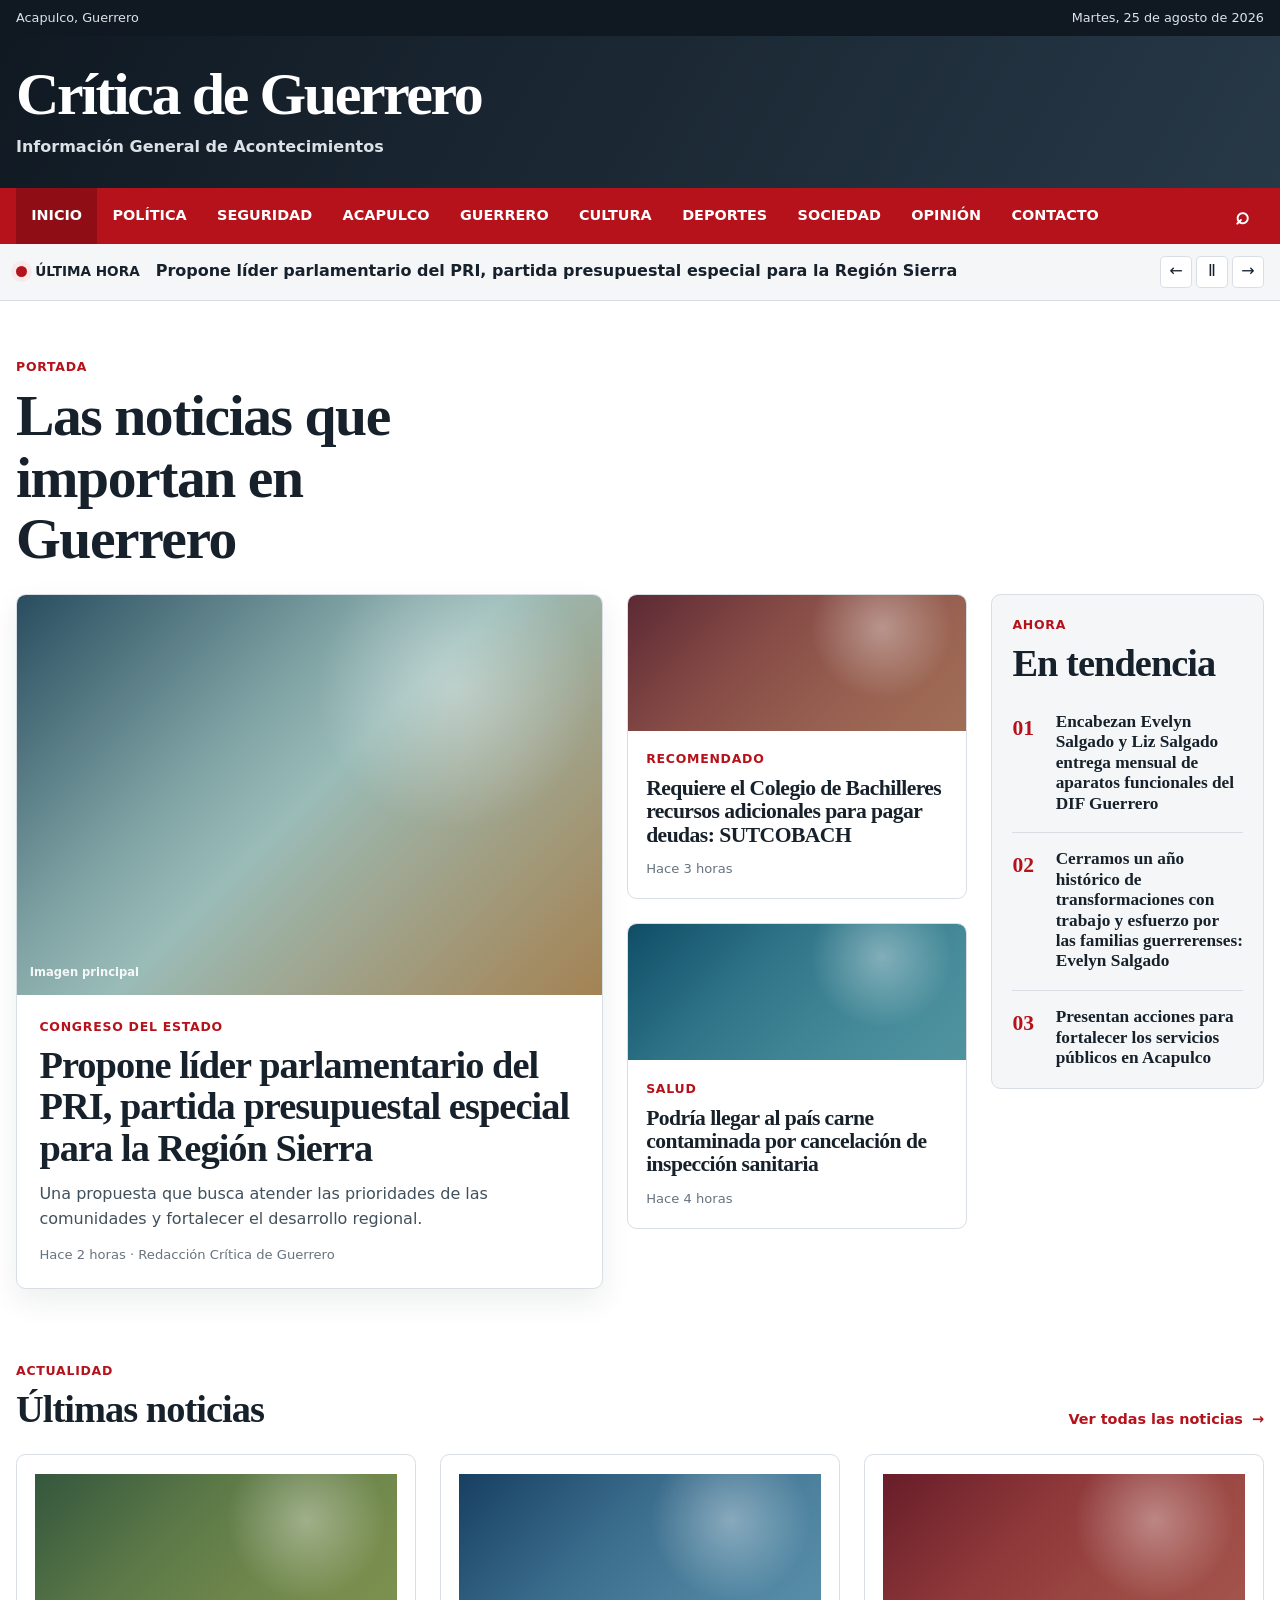
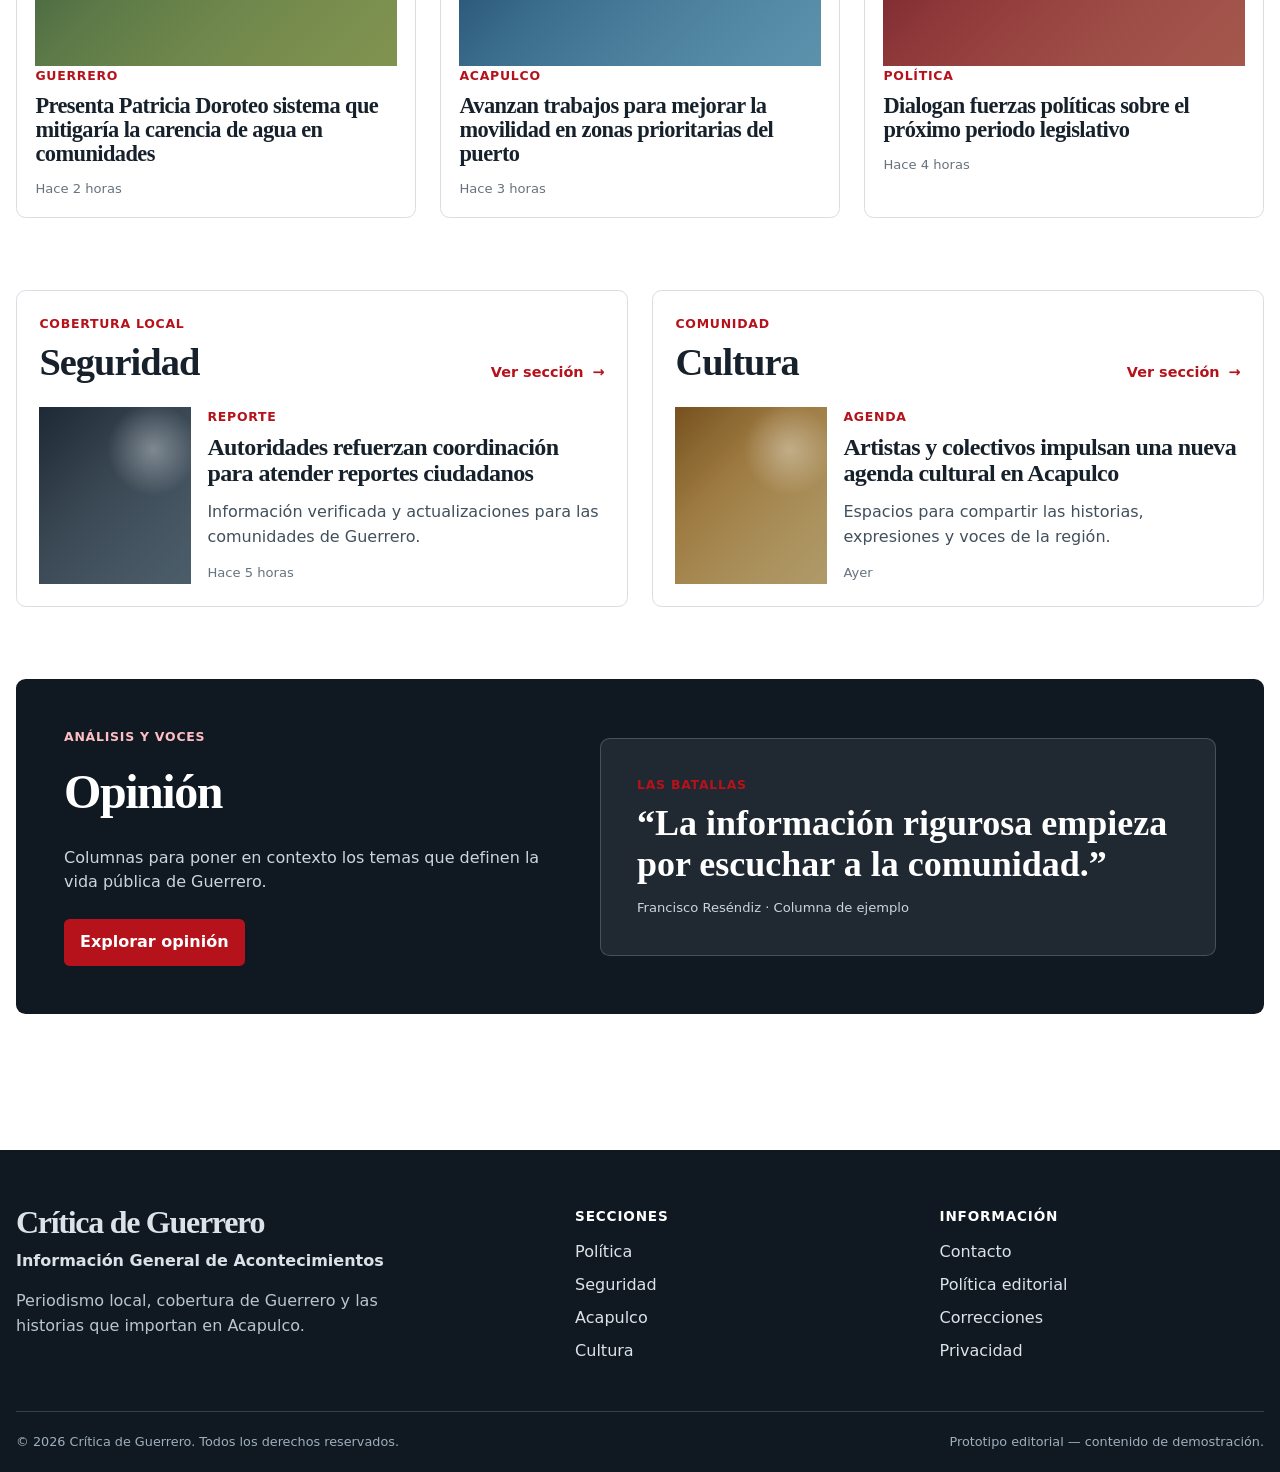
==== commit e50ae124: "Rename admin/index.html to index.html" ====
--- a/index.html
+++ b/index.html
@@ -1,1180 +1,244 @@
+
 <!doctype html>
 <html lang="es-MX">
-<head>
-	<meta http-equiv="Content-Type" content="text/html; charset=UTF-8"/>
-	<meta name="viewport" content="width=device-width, initial-scale=1, shrink-to-fit=no">
-	<link rel="profile" href="https://gmpg.org/xfn/11">
-	<title>Crítica de Guerrero - Información General de Acontecimientos</title>
-	<link rel="canonical" href="https://www.criticadeguerrero.com" />
-<meta name="robots" content="max-image-preview:large"/>
-<meta name="dlm-version" content="4.7.60"><link rel="dns-prefetch" href="https://platform-api.sharethis.com/"/>
-<link rel="dns-prefetch" href="https://secure.gravatar.com/"/>
-<link rel="dns-prefetch" href="https://fonts.googleapis.com/"/>
-<link rel="dns-prefetch" href="https://v0.wordpress.com/"/>
-<link rel="dns-prefetch" href="https://c0.wp.com/"/>
-<link rel="dns-prefetch" href="https://i0.wp.com/"/>
-<script type="text/javascript">
-window._wpemojiSettings = {"baseUrl":"https:\/\/s.w.org\/images\/core\/emoji\/14.0.0\/72x72\/","ext":".png","svgUrl":"https:\/\/s.w.org\/images\/core\/emoji\/14.0.0\/svg\/","svgExt":".svg","source":{"concatemoji":"wp-includes/js/wp-emoji-release.min_ver-6.1.1.js"}};
-/*! This file is auto-generated */
-!function(e,a,t){var n,r,o,i=a.createElement("canvas"),p=i.getContext&&i.getContext("2d");function s(e,t){var a=String.fromCharCode,e=(p.clearRect(0,0,i.width,i.height),p.fillText(a.apply(this,e),0,0),i.toDataURL());return p.clearRect(0,0,i.width,i.height),p.fillText(a.apply(this,t),0,0),e===i.toDataURL()}function c(e){var t=a.createElement("script");t.src=e,t.defer=t.type="text/javascript",a.getElementsByTagName("head")[0].appendChild(t)}for(o=Array("flag","emoji"),t.supports={everything:!0,everythingExceptFlag:!0},r=0;r<o.length;r++)t.supports[o[r]]=function(e){if(p&&p.fillText)switch(p.textBaseline="top",p.font="600 32px Arial",e){case"flag":return s([127987,65039,8205,9895,65039],[127987,65039,8203,9895,65039])?!1:!s([55356,56826,55356,56819],[55356,56826,8203,55356,56819])&&!s([55356,57332,56128,56423,56128,56418,56128,56421,56128,56430,56128,56423,56128,56447],[55356,57332,8203,56128,56423,8203,56128,56418,8203,56128,56421,8203,56128,56430,8203,56128,56423,8203,56128,56447]);case"emoji":return!s([129777,127995,8205,129778,127999],[129777,127995,8203,129778,127999])}return!1}(o[r]),t.supports.everything=t.supports.everything&&t.supports[o[r]],"flag"!==o[r]&&(t.supports.everythingExceptFlag=t.supports.everythingExceptFlag&&t.supports[o[r]]);t.supports.everythingExceptFlag=t.supports.everythingExceptFlag&&!t.supports.flag,t.DOMReady=!1,t.readyCallback=function(){t.DOMReady=!0},t.supports.everything||(n=function(){t.readyCallback()},a.addEventListener?(a.addEventListener("DOMContentLoaded",n,!1),e.addEventListener("load",n,!1)):(e.attachEvent("onload",n),a.attachEvent("onreadystatechange",function(){"complete"===a.readyState&&t.readyCallback()})),(e=t.source||{}).concatemoji?c(e.concatemoji):e.wpemoji&&e.twemoji&&(c(e.twemoji),c(e.wpemoji)))}(window,document,window._wpemojiSettings);
-</script>
-<style type="text/css">
-img.wp-smiley,
-img.emoji {
-	display: inline !important;
-	border: none !important;
-	box-shadow: none !important;
-	height: 1em !important;
-	width: 1em !important;
-	margin: 0 0.07em !important;
-	vertical-align: -0.1em !important;
-	background: none !important;
-	padding: 0 !important;
-}
-</style>
-	<link rel="stylesheet" id="wp-block-library-css" href="c/6.1.1/wp-includes/css/dist/block-library/style.min.css" type="text/css" media="all"/>
-<style id="wp-block-library-inline-css" type="text/css">
-.has-text-align-justify{text-align:justify;}
-</style>
-<link rel="stylesheet" id="mediaelement-css" href="c/6.1.1/wp-includes/js/mediaelement/mediaelementplayer-legacy.min.css" type="text/css" media="all"/>
-<link rel="stylesheet" id="wp-mediaelement-css" href="c/6.1.1/wp-includes/js/mediaelement/wp-mediaelement.min.css" type="text/css" media="all"/>
-<link rel="stylesheet" id="classic-theme-styles-css" href="c/6.1.1/wp-includes/css/classic-themes.min.css" type="text/css" media="all"/>
-<style id="global-styles-inline-css" type="text/css">
-body{--wp--preset--color--black: #000000;--wp--preset--color--cyan-bluish-gray: #abb8c3;--wp--preset--color--white: #ffffff;--wp--preset--color--pale-pink: #f78da7;--wp--preset--color--vivid-red: #cf2e2e;--wp--preset--color--luminous-vivid-orange: #ff6900;--wp--preset--color--luminous-vivid-amber: #fcb900;--wp--preset--color--light-green-cyan: #7bdcb5;--wp--preset--color--vivid-green-cyan: #00d084;--wp--preset--color--pale-cyan-blue: #8ed1fc;--wp--preset--color--vivid-cyan-blue: #0693e3;--wp--preset--color--vivid-purple: #9b51e0;--wp--preset--gradient--vivid-cyan-blue-to-vivid-purple: linear-gradient(135deg,rgba(6,147,227,1) 0%,rgb(155,81,224) 100%);--wp--preset--gradient--light-green-cyan-to-vivid-green-cyan: linear-gradient(135deg,rgb(122,220,180) 0%,rgb(0,208,130) 100%);--wp--preset--gradient--luminous-vivid-amber-to-luminous-vivid-orange: linear-gradient(135deg,rgba(252,185,0,1) 0%,rgba(255,105,0,1) 100%);--wp--preset--gradient--luminous-vivid-orange-to-vivid-red: linear-gradient(135deg,rgba(255,105,0,1) 0%,rgb(207,46,46) 100%);--wp--preset--gradient--very-light-gray-to-cyan-bluish-gray: linear-gradient(135deg,rgb(238,238,238) 0%,rgb(169,184,195) 100%);--wp--preset--gradient--cool-to-warm-spectrum: linear-gradient(135deg,rgb(74,234,220) 0%,rgb(151,120,209) 20%,rgb(207,42,186) 40%,rgb(238,44,130) 60%,rgb(251,105,98) 80%,rgb(254,248,76) 100%);--wp--preset--gradient--blush-light-purple: linear-gradient(135deg,rgb(255,206,236) 0%,rgb(152,150,240) 100%);--wp--preset--gradient--blush-bordeaux: linear-gradient(135deg,rgb(254,205,165) 0%,rgb(254,45,45) 50%,rgb(107,0,62) 100%);--wp--preset--gradient--luminous-dusk: linear-gradient(135deg,rgb(255,203,112) 0%,rgb(199,81,192) 50%,rgb(65,88,208) 100%);--wp--preset--gradient--pale-ocean: linear-gradient(135deg,rgb(255,245,203) 0%,rgb(182,227,212) 50%,rgb(51,167,181) 100%);--wp--preset--gradient--electric-grass: linear-gradient(135deg,rgb(202,248,128) 0%,rgb(113,206,126) 100%);--wp--preset--gradient--midnight: linear-gradient(135deg,rgb(2,3,129) 0%,rgb(40,116,252) 100%);--wp--preset--duotone--dark-grayscale: url('https://www.criticadeguerrero.com/#wp-duotone-dark-grayscale');--wp--preset--duotone--grayscale: url('https://www.criticadeguerrero.com/#wp-duotone-grayscale');--wp--preset--duotone--purple-yellow: url('https://www.criticadeguerrero.com/#wp-duotone-purple-yellow');--wp--preset--duotone--blue-red: url('https://www.criticadeguerrero.com/#wp-duotone-blue-red');--wp--preset--duotone--midnight: url('https://www.criticadeguerrero.com/#wp-duotone-midnight');--wp--preset--duotone--magenta-yellow: url('https://www.criticadeguerrero.com/#wp-duotone-magenta-yellow');--wp--preset--duotone--purple-green: url('https://www.criticadeguerrero.com/#wp-duotone-purple-green');--wp--preset--duotone--blue-orange: url('https://www.criticadeguerrero.com/#wp-duotone-blue-orange');--wp--preset--font-size--small: 13px;--wp--preset--font-size--medium: 20px;--wp--preset--font-size--large: 36px;--wp--preset--font-size--x-large: 42px;--wp--preset--spacing--20: 0.44rem;--wp--preset--spacing--30: 0.67rem;--wp--preset--spacing--40: 1rem;--wp--preset--spacing--50: 1.5rem;--wp--preset--spacing--60: 2.25rem;--wp--preset--spacing--70: 3.38rem;--wp--preset--spacing--80: 5.06rem;}:where(.is-layout-flex){gap: 0.5em;}body .is-layout-flow > .alignleft{float: left;margin-inline-start: 0;margin-inline-end: 2em;}body .is-layout-flow > .alignright{float: right;margin-inline-start: 2em;margin-inline-end: 0;}body .is-layout-flow > .aligncenter{margin-left: auto !important;margin-right: auto !important;}body .is-layout-constrained > .alignleft{float: left;margin-inline-start: 0;margin-inline-end: 2em;}body .is-layout-constrained > .alignright{float: right;margin-inline-start: 2em;margin-inline-end: 0;}body .is-layout-constrained > .aligncenter{margin-left: auto !important;margin-right: auto !important;}body .is-layout-constrained > :where(:not(.alignleft):not(.alignright):not(.alignfull)){max-width: var(--wp--style--global--content-size);margin-left: auto !important;margin-right: auto !important;}body .is-layout-constrained > .alignwide{max-width: var(--wp--style--global--wide-size);}body .is-layout-flex{display: flex;}body .is-layout-flex{flex-wrap: wrap;align-items: center;}body .is-layout-flex > *{margin: 0;}:where(.wp-block-columns.is-layout-flex){gap: 2em;}.has-black-color{color: var(--wp--preset--color--black) !important;}.has-cyan-bluish-gray-color{color: var(--wp--preset--color--cyan-bluish-gray) !important;}.has-white-color{color: var(--wp--preset--color--white) !important;}.has-pale-pink-color{color: var(--wp--preset--color--pale-pink) !important;}.has-vivid-red-color{color: var(--wp--preset--color--vivid-red) !important;}.has-luminous-vivid-orange-color{color: var(--wp--preset--color--luminous-vivid-orange) !important;}.has-luminous-vivid-amber-color{color: var(--wp--preset--color--luminous-vivid-amber) !important;}.has-light-green-cyan-color{color: var(--wp--preset--color--light-green-cyan) !important;}.has-vivid-green-cyan-color{color: var(--wp--preset--color--vivid-green-cyan) !important;}.has-pale-cyan-blue-color{color: var(--wp--preset--color--pale-cyan-blue) !important;}.has-vivid-cyan-blue-color{color: var(--wp--preset--color--vivid-cyan-blue) !important;}.has-vivid-purple-color{color: var(--wp--preset--color--vivid-purple) !important;}.has-black-background-color{background-color: var(--wp--preset--color--black) !important;}.has-cyan-bluish-gray-background-color{background-color: var(--wp--preset--color--cyan-bluish-gray) !important;}.has-white-background-color{background-color: var(--wp--preset--color--white) !important;}.has-pale-pink-background-color{background-color: var(--wp--preset--color--pale-pink) !important;}.has-vivid-red-background-color{background-color: var(--wp--preset--color--vivid-red) !important;}.has-luminous-vivid-orange-background-color{background-color: var(--wp--preset--color--luminous-vivid-orange) !important;}.has-luminous-vivid-amber-background-color{background-color: var(--wp--preset--color--luminous-vivid-amber) !important;}.has-light-green-cyan-background-color{background-color: var(--wp--preset--color--light-green-cyan) !important;}.has-vivid-green-cyan-background-color{background-color: var(--wp--preset--color--vivid-green-cyan) !important;}.has-pale-cyan-blue-background-color{background-color: var(--wp--preset--color--pale-cyan-blue) !important;}.has-vivid-cyan-blue-background-color{background-color: var(--wp--preset--color--vivid-cyan-blue) !important;}.has-vivid-purple-background-color{background-color: var(--wp--preset--color--vivid-purple) !important;}.has-black-border-color{border-color: var(--wp--preset--color--black) !important;}.has-cyan-bluish-gray-border-color{border-color: var(--wp--preset--color--cyan-bluish-gray) !important;}.has-white-border-color{border-color: var(--wp--preset--color--white) !important;}.has-pale-pink-border-color{border-color: var(--wp--preset--color--pale-pink) !important;}.has-vivid-red-border-color{border-color: var(--wp--preset--color--vivid-red) !important;}.has-luminous-vivid-orange-border-color{border-color: var(--wp--preset--color--luminous-vivid-orange) !important;}.has-luminous-vivid-amber-border-color{border-color: var(--wp--preset--color--luminous-vivid-amber) !important;}.has-light-green-cyan-border-color{border-color: var(--wp--preset--color--light-green-cyan) !important;}.has-vivid-green-cyan-border-color{border-color: var(--wp--preset--color--vivid-green-cyan) !important;}.has-pale-cyan-blue-border-color{border-color: var(--wp--preset--color--pale-cyan-blue) !important;}.has-vivid-cyan-blue-border-color{border-color: var(--wp--preset--color--vivid-cyan-blue) !important;}.has-vivid-purple-border-color{border-color: var(--wp--preset--color--vivid-purple) !important;}.has-vivid-cyan-blue-to-vivid-purple-gradient-background{background: var(--wp--preset--gradient--vivid-cyan-blue-to-vivid-purple) !important;}.has-light-green-cyan-to-vivid-green-cyan-gradient-background{background: var(--wp--preset--gradient--light-green-cyan-to-vivid-green-cyan) !important;}.has-luminous-vivid-amber-to-luminous-vivid-orange-gradient-background{background: var(--wp--preset--gradient--luminous-vivid-amber-to-luminous-vivid-orange) !important;}.has-luminous-vivid-orange-to-vivid-red-gradient-background{background: var(--wp--preset--gradient--luminous-vivid-orange-to-vivid-red) !important;}.has-very-light-gray-to-cyan-bluish-gray-gradient-background{background: var(--wp--preset--gradient--very-light-gray-to-cyan-bluish-gray) !important;}.has-cool-to-warm-spectrum-gradient-background{background: var(--wp--preset--gradient--cool-to-warm-spectrum) !important;}.has-blush-light-purple-gradient-background{background: var(--wp--preset--gradient--blush-light-purple) !important;}.has-blush-bordeaux-gradient-background{background: var(--wp--preset--gradient--blush-bordeaux) !important;}.has-luminous-dusk-gradient-background{background: var(--wp--preset--gradient--luminous-dusk) !important;}.has-pale-ocean-gradient-background{background: var(--wp--preset--gradient--pale-ocean) !important;}.has-electric-grass-gradient-background{background: var(--wp--preset--gradient--electric-grass) !important;}.has-midnight-gradient-background{background: var(--wp--preset--gradient--midnight) !important;}.has-small-font-size{font-size: var(--wp--preset--font-size--small) !important;}.has-medium-font-size{font-size: var(--wp--preset--font-size--medium) !important;}.has-large-font-size{font-size: var(--wp--preset--font-size--large) !important;}.has-x-large-font-size{font-size: var(--wp--preset--font-size--x-large) !important;}
-.wp-block-navigation a:where(:not(.wp-element-button)){color: inherit;}
-:where(.wp-block-columns.is-layout-flex){gap: 2em;}
-.wp-block-pullquote{font-size: 1.5em;line-height: 1.6;}
-</style>
-<link rel="stylesheet" id="contact-form-7-css" href="wp-content/plugins/contact-form-7/includes/css/styles_ver-5.6.4.css" type="text/css" media="all"/>
-<link rel="stylesheet" id="email-before-download-css" href="wp-content/plugins/email-before-download/public/css/email-before-download-public_ver-6.9.6.css" type="text/css" media="all"/>
-<link rel="stylesheet" id="bootstrap-style-css" href="wp-content/themes/newscard/assets/library/bootstrap/css/bootstrap.min_ver-4.0.0.css" type="text/css" media="all"/>
-<link rel="stylesheet" id="font-awesome-style-css" href="wp-content/themes/newscard/assets/library/font-awesome/css/font-awesome_ver-6.1.1.css" type="text/css" media="all"/>
-<link rel="stylesheet" id="newscard-google-fonts-css" href="//fonts.googleapis.com/css?family=Roboto%3A100%2C300%2C300i%2C400%2C400i%2C500%2C500i%2C700%2C700i&amp;ver=6.1.1" type="text/css" media="all"/>
-<link rel="stylesheet" id="owl-carousel-css" href="wp-content/themes/newscard/assets/library/owl-carousel/owl.carousel.min_ver-2.3.4.css" type="text/css" media="all"/>
-<link rel="stylesheet" id="newscard-style-css" href="wp-content/themes/newscard/style_ver-6.1.1.css" type="text/css" media="all"/>
-<link rel="stylesheet" id="cryout-serious-slider-style-css" href="wp-content/plugins/cryout-serious-slider/resources/style_ver-1.2.3.css" type="text/css" media="all"/>
-<link rel="stylesheet" id="jetpack_css-css" href="p/jetpack/11.5.1/css/jetpack.css" type="text/css" media="all"/>
-<script type="text/javascript" src="js/sharethis_ver-8.4.0.js" id="simple-share-buttons-adder-mu-js"></script>
-<script type="text/javascript" src="c/6.1.1/wp-includes/js/jquery/jquery.min.js" id="jquery-core-js"></script>
-<script type="text/javascript" src="c/6.1.1/wp-includes/js/jquery/jquery-migrate.min.js" id="jquery-migrate-js"></script>
-<!--[if lt IE 9]>
-<script type='text/javascript' src='https://www.criticadeguerrero.com/wp-content/themes/newscard/assets/js/html5.js?ver=3.7.3' id='html5-js'></script>
-<![endif]-->
-<script type="text/javascript" src="wp-content/plugins/cryout-serious-slider/resources/jquery.mobile.custom.min_ver-1.2.3.js" id="cryout-serious-slider-jquerymobile-js"></script>
-<script type="text/javascript" src="wp-content/plugins/cryout-serious-slider/resources/slider_ver-1.2.3.js" id="cryout-serious-slider-script-js"></script>
-<link rel="https://api.w.org/" href="https://www.criticadeguerrero.com/index.php?rest_route=/"/><link rel="EditURI" type="application/rsd+xml" title="RSD" href="https://www.criticadeguerrero.com/xmlrpc.php?rsd"/>
-<link rel="wlwmanifest" type="application/wlwmanifest+xml" href="https://www.criticadeguerrero.com/wp-includes/wlwmanifest.xml"/>
-<meta name="generator" content="WordPress 6.1.1"/>
-<link rel="shortlink" href="https://wp.me/PaJdfW-36"/>
-	<style>img#wpstats{display:none}</style>
-		<!-- Analytics by WP Statistics v13.2.8 - https://wp-statistics.com/ -->
-<script>
-                let WP_Statistics_Dnd_Active = parseInt(navigator.msDoNotTrack || window.doNotTrack || navigator.doNotTrack, 10);                
-                if (WP_Statistics_Dnd_Active !== 1) {
-                    var WP_Statistics_http = new XMLHttpRequest();
-                    WP_Statistics_http.open("GET", "https://www.criticadeguerrero.com/index.php?rest_route=%2Fwp-statistics%2Fv2%2Fhit&wp_statistics_hit_rest=yes&exclusion_match=no&exclusion_reason&track_all=1&current_page_type=home&current_page_id=192&search_query&page_uri=/" + "&referred=" + encodeURIComponent(document.referrer) + "&_=" + Date.now(), true);
-                    WP_Statistics_http.setRequestHeader("Content-Type", "application/json;charset=UTF-8");
-                    WP_Statistics_http.send(null);
-                }
-            </script><style type="text/css">.recentcomments a{display:inline !important;padding:0 !important;margin:0 !important;}</style>
-<!-- Jetpack Open Graph Tags -->
-<meta property="og:type" content="website"/>
-<meta property="og:title" content="Crítica de Guerrero"/>
-<meta property="og:description" content="Información General de Acontecimientos"/>
-<meta property="og:url" content="https://www.criticadeguerrero.com/"/>
-<meta property="og:site_name" content="Crítica de Guerrero"/>
-<meta property="og:image" content="criticadeguerrero.com/wp-content/uploads/2020/05/cropped-critica_FAVICON_fit-512-512-ssl-1.png"/>
-<meta property="og:image:width" content="512"/>
-<meta property="og:image:height" content="512"/>
-<meta property="og:image:alt" content=""/>
-<meta property="og:locale" content="es_MX"/>
-<meta name="twitter:text:title" content="Home"/>
-<meta name="twitter:image" content="https://i0.wp.com/www.criticadeguerrero.com/wp-content/uploads/2020/05/cropped-critica_FAVICON.png?fit=240%2C240&amp;ssl=1"/>
-<meta name="twitter:card" content="summary"/>
-<!-- End Jetpack Open Graph Tags -->
-<link rel="icon" href="criticadeguerrero.com/wp-content/uploads/2020/05/cropped-critica_FAVICON_fit-32-32-ssl-1.png" sizes="32x32"/>
-<link rel="icon" href="criticadeguerrero.com/wp-content/uploads/2020/05/cropped-critica_FAVICON_fit-192-192-ssl-1.png" sizes="192x192"/>
-<link rel="apple-touch-icon" href="criticadeguerrero.com/wp-content/uploads/2020/05/cropped-critica_FAVICON_fit-180-180-ssl-1.png"/>
-<meta name="msapplication-TileImage" content="https://i0.wp.com/www.criticadeguerrero.com/wp-content/uploads/2020/05/cropped-critica_FAVICON.png?fit=270%2C270&amp;ssl=1"/>
-</head>
-<body class="home page-template page-template-templates page-template-front-page-template page-template-templatesfront-page-template-php page page-id-192 theme-body">
-<svg xmlns="http://www.w3.org/2000/svg" viewbox="0 0 0 0" width="0" height="0" focusable="false" role="none" style="visibility: hidden; position: absolute; left: -9999px; overflow: hidden;"><defs><filter id="wp-duotone-dark-grayscale"><fecolormatrix color-interpolation-filters="sRGB" type="matrix" values=" .299 .587 .114 0 0 .299 .587 .114 0 0 .299 .587 .114 0 0 .299 .587 .114 0 0 "/><fecomponenttransfer color-interpolation-filters="sRGB"><fefuncr type="table" tablevalues="0 0.49803921568627"/><fefuncg type="table" tablevalues="0 0.49803921568627"/><fefuncb type="table" tablevalues="0 0.49803921568627"/><fefunca type="table" tablevalues="1 1"/></fecomponenttransfer><fecomposite in2="SourceGraphic" operator="in"/></filter></defs></svg><svg xmlns="http://www.w3.org/2000/svg" viewbox="0 0 0 0" width="0" height="0" focusable="false" role="none" style="visibility: hidden; position: absolute; left: -9999px; overflow: hidden;"><defs><filter id="wp-duotone-grayscale"><fecolormatrix color-interpolation-filters="sRGB" type="matrix" values=" .299 .587 .114 0 0 .299 .587 .114 0 0 .299 .587 .114 0 0 .299 .587 .114 0 0 "/><fecomponenttransfer color-interpolation-filters="sRGB"><fefuncr type="table" tablevalues="0 1"/><fefuncg type="table" tablevalues="0 1"/><fefuncb type="table" tablevalues="0 1"/><fefunca type="table" tablevalues="1 1"/></fecomponenttransfer><fecomposite in2="SourceGraphic" operator="in"/></filter></defs></svg><svg xmlns="http://www.w3.org/2000/svg" viewbox="0 0 0 0" width="0" height="0" focusable="false" role="none" style="visibility: hidden; position: absolute; left: -9999px; overflow: hidden;"><defs><filter id="wp-duotone-purple-yellow"><fecolormatrix color-interpolation-filters="sRGB" type="matrix" values=" .299 .587 .114 0 0 .299 .587 .114 0 0 .299 .587 .114 0 0 .299 .587 .114 0 0 "/><fecomponenttransfer color-interpolation-filters="sRGB"><fefuncr type="table" tablevalues="0.54901960784314 0.98823529411765"/><fefuncg type="table" tablevalues="0 1"/><fefuncb type="table" tablevalues="0.71764705882353 0.25490196078431"/><fefunca type="table" tablevalues="1 1"/></fecomponenttransfer><fecomposite in2="SourceGraphic" operator="in"/></filter></defs></svg><svg xmlns="http://www.w3.org/2000/svg" viewbox="0 0 0 0" width="0" height="0" focusable="false" role="none" style="visibility: hidden; position: absolute; left: -9999px; overflow: hidden;"><defs><filter id="wp-duotone-blue-red"><fecolormatrix color-interpolation-filters="sRGB" type="matrix" values=" .299 .587 .114 0 0 .299 .587 .114 0 0 .299 .587 .114 0 0 .299 .587 .114 0 0 "/><fecomponenttransfer color-interpolation-filters="sRGB"><fefuncr type="table" tablevalues="0 1"/><fefuncg type="table" tablevalues="0 0.27843137254902"/><fefuncb type="table" tablevalues="0.5921568627451 0.27843137254902"/><fefunca type="table" tablevalues="1 1"/></fecomponenttransfer><fecomposite in2="SourceGraphic" operator="in"/></filter></defs></svg><svg xmlns="http://www.w3.org/2000/svg" viewbox="0 0 0 0" width="0" height="0" focusable="false" role="none" style="visibility: hidden; position: absolute; left: -9999px; overflow: hidden;"><defs><filter id="wp-duotone-midnight"><fecolormatrix color-interpolation-filters="sRGB" type="matrix" values=" .299 .587 .114 0 0 .299 .587 .114 0 0 .299 .587 .114 0 0 .299 .587 .114 0 0 "/><fecomponenttransfer color-interpolation-filters="sRGB"><fefuncr type="table" tablevalues="0 0"/><fefuncg type="table" tablevalues="0 0.64705882352941"/><fefuncb type="table" tablevalues="0 1"/><fefunca type="table" tablevalues="1 1"/></fecomponenttransfer><fecomposite in2="SourceGraphic" operator="in"/></filter></defs></svg><svg xmlns="http://www.w3.org/2000/svg" viewbox="0 0 0 0" width="0" height="0" focusable="false" role="none" style="visibility: hidden; position: absolute; left: -9999px; overflow: hidden;"><defs><filter id="wp-duotone-magenta-yellow"><fecolormatrix color-interpolation-filters="sRGB" type="matrix" values=" .299 .587 .114 0 0 .299 .587 .114 0 0 .299 .587 .114 0 0 .299 .587 .114 0 0 "/><fecomponenttransfer color-interpolation-filters="sRGB"><fefuncr type="table" tablevalues="0.78039215686275 1"/><fefuncg type="table" tablevalues="0 0.94901960784314"/><fefuncb type="table" tablevalues="0.35294117647059 0.47058823529412"/><fefunca type="table" tablevalues="1 1"/></fecomponenttransfer><fecomposite in2="SourceGraphic" operator="in"/></filter></defs></svg><svg xmlns="http://www.w3.org/2000/svg" viewbox="0 0 0 0" width="0" height="0" focusable="false" role="none" style="visibility: hidden; position: absolute; left: -9999px; overflow: hidden;"><defs><filter id="wp-duotone-purple-green"><fecolormatrix color-interpolation-filters="sRGB" type="matrix" values=" .299 .587 .114 0 0 .299 .587 .114 0 0 .299 .587 .114 0 0 .299 .587 .114 0 0 "/><fecomponenttransfer color-interpolation-filters="sRGB"><fefuncr type="table" tablevalues="0.65098039215686 0.40392156862745"/><fefuncg type="table" tablevalues="0 1"/><fefuncb type="table" tablevalues="0.44705882352941 0.4"/><fefunca type="table" tablevalues="1 1"/></fecomponenttransfer><fecomposite in2="SourceGraphic" operator="in"/></filter></defs></svg><svg xmlns="http://www.w3.org/2000/svg" viewbox="0 0 0 0" width="0" height="0" focusable="false" role="none" style="visibility: hidden; position: absolute; left: -9999px; overflow: hidden;"><defs><filter id="wp-duotone-blue-orange"><fecolormatrix color-interpolation-filters="sRGB" type="matrix" values=" .299 .587 .114 0 0 .299 .587 .114 0 0 .299 .587 .114 0 0 .299 .587 .114 0 0 "/><fecomponenttransfer color-interpolation-filters="sRGB"><fefuncr type="table" tablevalues="0.098039215686275 1"/><fefuncg type="table" tablevalues="0 0.66274509803922"/><fefuncb type="table" tablevalues="0.84705882352941 0.41960784313725"/><fefunca type="table" tablevalues="1 1"/></fecomponenttransfer><fecomposite in2="SourceGraphic" operator="in"/></filter></defs></svg>
-<div id="page" class="site">
-	<a class="skip-link screen-reader-text" href="#content">Skip to content</a>
-	<header id="masthead" class="site-header">
-					<div class="info-bar infobar-links-on">
-				<div class="container">
-					<div class="row gutter-10">
-						<div class="col col-sm contact-section">
-							<div class="date">
-								<ul><li>lunes, diciembre 5, 2022</li></ul>
-							</div>
-						</div><!-- .contact-section -->
-													<div class="col-auto social-profiles order-md-3">
-		<ul class="clearfix">
-							<li><a target="_blank" rel="noopener noreferrer" href="https://www.facebook.com/CriticadeGuerrero/"></a></li>
-					</ul>
-								</div><!-- .social-profile -->
-													<div class="col-md-auto infobar-links order-md-2">
-								<button class="infobar-links-menu-toggle">Responsive Menu</button>
-								<ul class="clearfix"><li id="menu-item-33353" class="menu-item menu-item-type-custom menu-item-object-custom menu-item-33353"><a href="https://www.facebook.com/criticadeguerreronoticias">Critica de Guerrero</a></li>
-<li id="menu-item-137" class="menu-item menu-item-type-custom menu-item-object-custom menu-item-137"><a target="_blank" rel="noopener" href="https://www.facebook.com/CriticadeGuerrero/">Facebook</a></li>
-<li id="menu-item-33354" class="menu-item menu-item-type-custom menu-item-object-custom menu-item-33354"><a href="https://www.facebook.com/lateralnoticias">Lateral Noticias</a></li>
-</ul>							</div><!-- .infobar-links -->
-											</div><!-- .row -->
-          		</div><!-- .container -->
-        	</div><!-- .infobar -->
-        		<nav class="navbar navbar-expand-lg d-block">
-			<div class="navbar-head navbar-bg-set" style="background-image:url('wp-content/uploads/2019/02/header-bg.jpg');">
-				<div class="container">
-					<div class="row navbar-head-row align-items-center">
-						<div class="col-lg-4">
-							<div class="site-branding navbar-brand">
-																	<h1 class="site-title"><a href="/" rel="home">Crítica de Guerrero</a></h1>
-																	<p class="site-description">Información General de Acontecimientos</p>
-															</div><!-- .site-branding .navbar-brand -->
-						</div>
-													<div class="col-lg-8 navbar-ad-section">
-																	<img class="img-fluid" src="wp-content/uploads/2020/07/Logo_Small.png" alt="Banner Add">
-															</div>
-											</div><!-- .row -->
-				</div><!-- .container -->
-			</div><!-- .navbar-head -->
-			<div class="navigation-bar">
-				<div class="navigation-bar-top">
-					<div class="container">
-						<button class="navbar-toggler menu-toggle" type="button" data-toggle="collapse" data-target="#navbarCollapse" aria-controls="navbarCollapse" aria-expanded="false" aria-label="Toggle navigation"></button>
-						<span class="search-toggle"></span>
-					</div><!-- .container -->
-					<div class="search-bar">
-						<div class="container">
-							<div class="search-block off">
-								<form action="/" method="get" class="search-form">
-	<label class="assistive-text"> Search </label>
-	<div class="input-group">
-		<input type="search" value="" placeholder="Search" class="form-control s" name="s">
-		<div class="input-group-prepend">
-			<button class="btn btn-theme">Search</button>
-		</div>
-	</div>
-</form><!-- .search-form -->
-							</div><!-- .search-box -->
-						</div><!-- .container -->
-					</div><!-- .search-bar -->
-				</div><!-- .navigation-bar-top -->
-				<div class="navbar-main">
-					<div class="container">
-						<div class="collapse navbar-collapse" id="navbarCollapse">
-							<div id="site-navigation" class="main-navigation nav-uppercase" role="navigation">
-								<ul class="nav-menu navbar-nav d-lg-block"><li id="menu-item-209" class="menu-item menu-item-type-post_type menu-item-object-page menu-item-home current-menu-item page_item page-item-192 current_page_item menu-item-209"><a href="/" aria-current="page">Inicio</a></li>
-<li id="menu-item-309" class="menu-item menu-item-type-taxonomy menu-item-object-category menu-item-309"><a href="cat-5/">Politica</a></li>
-<li id="menu-item-312" class="menu-item menu-item-type-taxonomy menu-item-object-category menu-item-312"><a href="cat-24/">Policiaca</a></li>
-<li id="menu-item-315" class="menu-item menu-item-type-taxonomy menu-item-object-category menu-item-315"><a href="cat-9/">Cultural</a></li>
-<li id="menu-item-307" class="menu-item menu-item-type-taxonomy menu-item-object-category menu-item-307"><a href="cat-6/">Deportes</a></li>
-<li id="menu-item-311" class="menu-item menu-item-type-taxonomy menu-item-object-category menu-item-311"><a href="cat-2/">Espectaculos</a></li>
-<li id="menu-item-314" class="menu-item menu-item-type-taxonomy menu-item-object-category menu-item-314"><a href="cat-3/">Sociedad</a></li>
-<li id="menu-item-240" class="menu-item menu-item-type-post_type menu-item-object-page menu-item-240"><a href="page_id-237/">Contáctenos</a></li>
-</ul>							</div><!-- #site-navigation .main-navigation -->
-						</div><!-- .navbar-collapse -->
-						<div class="nav-search">
-							<span class="search-toggle"></span>
-						</div><!-- .nav-search -->
-					</div><!-- .container -->
-				</div><!-- .navbar-main -->
-			</div><!-- .navigation-bar -->
-		</nav><!-- .navbar -->
-			<div class="top-stories-bar">
-				<div class="container">
-					<div class="row top-stories-box clearfix">
-						<div class="col-sm-auto">
-							<div class="top-stories-label">
-								<div class="top-stories-label-wrap">
-									<span class="flash-icon"></span>
-									<span class="label-txt">
-										Historias Principales									</span>
-								</div>
-							</div>
-						</div>
-						<div class="col-12 col-sm top-stories-lists">
-							<div class="row align-items-center">
-								<div class="col">
-									<div class="marquee marquee-ltr">
-										<a href="p-34575/">Encabezan Evelyn Salgado y Liz Salgado entrega mensual de aparatos funcionales del DIF Guerrero</a><a href="p-34569/">Presenta Patricia Doroteo sistema que mitigaría la carencia de agua en Chilpancingo</a><a href="p-34560/">Cerramos un año histórico de transformaciones con trabajo y esfuerzo por el bienestar de las familias guerrerenses: Evelyn Salgado</a><a href="p-34555/">Propone líder parlamentario del PRI, partida presupuestal especial para la Región Sierra</a><a href="p-34552/">Habitantes de 4 nuevos municipios exigen al Congreso integrar los ayuntamientos instituyentes</a>									</div><!-- .marquee -->
-								</div><!-- .col -->
-							</div><!-- .row .align-items-center -->
-						</div><!-- .col-12 .col-sm .top-stories-lists -->
-					</div><!-- .row .top-stories-box -->
-				</div><!-- .container -->
-			</div><!-- .top-stories-bar -->
-					<section class="featured-section">
-				<div class="container">
-											<div class="row gutter-parent-10 ">
-								<div class="col-lg-5 col-xl-6">
-									<div class="featured-slider post-slider">
-										<div class="post-slider-header title-wrap">
-														<h3 class="stories-title">
-									<a href="page_id-193/">Historias Principales</a>
-							</h3>
-												</div>
-										<div class="owl-carousel">
-																							<div class="item">
-													<div class="post-item post-block">
-														<div class="post-img-wrap">
-															<a href="p-34575/" class="post-img" style="background-image: url('https://i0.wp.com/www.criticadeguerrero.com/wp-content/uploads/2022/12/IMG-20221205-WA0104.jpg?fit=1024%2C683&amp;ssl=1');"></a>
-														</div>
-														<div class="entry-header">
-															<div class="entry-meta category-meta">
-																<div class="cat-links"><a href="cat-32/" rel="category">Gobierno</a></div>
-															</div><!-- .entry-meta -->
-															<h2 class="entry-title"><a href="p-34575/">Encabezan Evelyn Salgado y Liz Salgado entrega mensual de aparatos funcionales del DIF Guerrero</a></h2>																															<div class="entry-meta">
-																	<div class="date"><a href="p-34575/" title="Encabezan Evelyn Salgado y Liz Salgado entrega mensual de aparatos funcionales del DIF Guerrero">diciembre 5, 2022</a> </div> <div class="by-author vcard author"><a href="author-1/">Crítica de Guerrero</a> </div>																</div>
-																													</div><!-- .entry-header -->
-													</div><!-- .post-item .post-block -->
-												</div>
-																							<div class="item">
-													<div class="post-item post-block">
-														<div class="post-img-wrap">
-															<a href="p-34569/" class="post-img" style="background-image: url('https://i0.wp.com/www.criticadeguerrero.com/wp-content/uploads/2022/12/IMG-20221205-WA0079.jpg?fit=1600%2C1070&amp;ssl=1');"></a>
-														</div>
-														<div class="entry-header">
-															<div class="entry-meta category-meta">
-																<div class="cat-links"><a href="cat-37/" rel="category">Congreso del Estado</a></div>
-															</div><!-- .entry-meta -->
-															<h2 class="entry-title"><a href="p-34569/">Presenta Patricia Doroteo sistema que mitigaría la carencia de agua en Chilpancingo</a></h2>																															<div class="entry-meta">
-																	<div class="date"><a href="p-34569/" title="Presenta Patricia Doroteo sistema que mitigaría la carencia de agua en Chilpancingo">diciembre 5, 2022</a> </div> <div class="by-author vcard author"><a href="author-1/">Crítica de Guerrero</a> </div>																</div>
-																													</div><!-- .entry-header -->
-													</div><!-- .post-item .post-block -->
-												</div>
-																							<div class="item">
-													<div class="post-item post-block">
-														<div class="post-img-wrap">
-															<a href="p-34560/" class="post-img" style="background-image: url('https://i0.wp.com/www.criticadeguerrero.com/wp-content/uploads/2022/12/IMG-20221205-WA0065.jpg?fit=930%2C620&amp;ssl=1');"></a>
-														</div>
-														<div class="entry-header">
-															<div class="entry-meta category-meta">
-																<div class="cat-links"><a href="cat-32/" rel="category">Gobierno</a></div>
-															</div><!-- .entry-meta -->
-															<h2 class="entry-title"><a href="p-34560/">Cerramos un año histórico de transformaciones con trabajo y esfuerzo por el bienestar de las familias guerrerenses: Evelyn Salgado</a></h2>																															<div class="entry-meta">
-																	<div class="date"><a href="p-34560/" title="Cerramos un año histórico de transformaciones con trabajo y esfuerzo por el bienestar de las familias guerrerenses: Evelyn Salgado">diciembre 5, 2022</a> </div> <div class="by-author vcard author"><a href="author-1/">Crítica de Guerrero</a> </div>																</div>
-																													</div><!-- .entry-header -->
-													</div><!-- .post-item .post-block -->
-												</div>
-																							<div class="item">
-													<div class="post-item post-block">
-														<div class="post-img-wrap">
-															<a href="p-34555/" class="post-img" style="background-image: url('https://i0.wp.com/www.criticadeguerrero.com/wp-content/uploads/2022/12/IMG_20221205_092546.jpg?fit=720%2C728&amp;ssl=1');"></a>
-														</div>
-														<div class="entry-header">
-															<div class="entry-meta category-meta">
-																<div class="cat-links"><a href="cat-37/" rel="category">Congreso del Estado</a></div>
-															</div><!-- .entry-meta -->
-															<h2 class="entry-title"><a href="p-34555/">Propone líder parlamentario del PRI, partida presupuestal especial para la Región Sierra</a></h2>																															<div class="entry-meta">
-																	<div class="date"><a href="p-34555/" title="Propone líder parlamentario del PRI, partida presupuestal especial para la Región Sierra">diciembre 5, 2022</a> </div> <div class="by-author vcard author"><a href="author-1/">Crítica de Guerrero</a> </div>																</div>
-																													</div><!-- .entry-header -->
-													</div><!-- .post-item .post-block -->
-												</div>
-																							<div class="item">
-													<div class="post-item post-block">
-														<div class="post-img-wrap">
-															<a href="p-34552/" class="post-img" style="background-image: url('https://i0.wp.com/www.criticadeguerrero.com/wp-content/uploads/2022/12/FB_IMG_1670252433619.jpg?fit=1080%2C612&amp;ssl=1');"></a>
-														</div>
-														<div class="entry-header">
-															<div class="entry-meta category-meta">
-																<div class="cat-links"><a href="cat-39/" rel="category">Protestas</a></div>
-															</div><!-- .entry-meta -->
-															<h2 class="entry-title"><a href="p-34552/">Habitantes de 4 nuevos municipios exigen al Congreso integrar los ayuntamientos instituyentes</a></h2>																															<div class="entry-meta">
-																	<div class="date"><a href="p-34552/" title="Habitantes de 4 nuevos municipios exigen al Congreso integrar los ayuntamientos instituyentes">diciembre 5, 2022</a> </div> <div class="by-author vcard author"><a href="author-1/">Crítica de Guerrero</a> </div>																</div>
-																													</div><!-- .entry-header -->
-													</div><!-- .post-item .post-block -->
-												</div>
-																					</div><!-- .owl-carousel -->
-									</div><!-- .featured-slider .post-slider -->
-								</div><!-- col-lg-5 col-xl-6 -->
-								<div class="col-sm-6 col-lg-3pt5 col-xl-3">
-									<div class="featured-post">
-										<div class="title-wrap">
-														<h3 class="stories-title">
-									<a href="cat-7/">Selección del Editor</a>
-							</h3>
-												</div>
-										<div class="row">
-																							<div class="col-12">
-													<div class="post-item post-block">
-														<div class="post-img-wrap">
-															<a href="p-34546/" class="post-img" style="background-image: url('https://i0.wp.com/www.criticadeguerrero.com/wp-content/uploads/2022/12/FB_IMG_1670251788668.jpg?fit=1080%2C608&amp;ssl=1');"></a>
-														</div>
-														<div class="entry-header">
-															<div class="entry-meta category-meta">
-																<div class="cat-links"><a href="cat-7/" rel="category">Recomendado</a></div>
-															</div><!-- .entry-meta -->
-															<h2 class="entry-title"><a href="p-34546/">Requiere el Colegio de Bachilleres $1,500 millones adicionales para pagar deudas: SUTCOBACH</a></h2>																															<div class="entry-meta">
-																	<div class="date"><a href="p-34546/" title="Requiere el Colegio de Bachilleres $1,500 millones adicionales para pagar deudas: SUTCOBACH">diciembre 5, 2022</a> </div> <div class="by-author vcard author"><a href="author-1/">Crítica de Guerrero</a> </div>																</div>
-																													</div><!-- .entry-header -->
-													</div><!-- .post-item .post-block -->
-												</div><!-- col-12 -->
-																							<div class="col-12">
-													<div class="post-item post-block">
-														<div class="post-img-wrap">
-															<a href="p-34426/" class="post-img" style="background-image: url('https://i0.wp.com/www.criticadeguerrero.com/wp-content/uploads/2022/11/FB_IMG_1669821464291.jpg?fit=1080%2C608&amp;ssl=1');"></a>
-														</div>
-														<div class="entry-header">
-															<div class="entry-meta category-meta">
-																<div class="cat-links"><a href="cat-7/" rel="category">Recomendado</a></div>
-															</div><!-- .entry-meta -->
-															<h2 class="entry-title"><a href="p-34426/">Podría llegar al país carne contaminada por cancelación de inspección sanitaria</a></h2>																															<div class="entry-meta">
-																	<div class="date"><a href="p-34426/" title="Podría llegar al país carne contaminada por cancelación de inspección sanitaria">noviembre 30, 2022</a> </div> <div class="by-author vcard author"><a href="author-1/">Crítica de Guerrero</a> </div>																</div>
-																													</div><!-- .entry-header -->
-													</div><!-- .post-item .post-block -->
-												</div><!-- col-12 -->
-																					</div><!-- .row -->
-									</div><!-- .featured-post -->
-								</div><!-- col-sm-6 col-lg-3pt5 col-xl-3 -->
-								<div class="col-sm-6 col-lg-3pt5 col-xl-3">
-									<div class="featured-post">
-										<div class="title-wrap">
-														<h3 class="stories-title">
-									<a href="cat-32/">Historias de Tendencias</a>
-							</h3>
-												</div>
-										<div class="row">
-																							<div class="col-12">
-													<div class="post-item post-block">
-														<div class="post-img-wrap">
-															<a href="p-34575/" class="post-img" style="background-image: url('https://i0.wp.com/www.criticadeguerrero.com/wp-content/uploads/2022/12/IMG-20221205-WA0104.jpg?fit=1024%2C683&amp;ssl=1');"></a>
-														</div>
-														<div class="entry-header">
-															<div class="entry-meta category-meta">
-																<div class="cat-links"><a href="cat-32/" rel="category">Gobierno</a></div>
-															</div><!-- .entry-meta -->
-															<h2 class="entry-title"><a href="p-34575/">Encabezan Evelyn Salgado y Liz Salgado entrega mensual de aparatos funcionales del DIF Guerrero</a></h2>																															<div class="entry-meta">
-																	<div class="date"><a href="p-34575/" title="Encabezan Evelyn Salgado y Liz Salgado entrega mensual de aparatos funcionales del DIF Guerrero">diciembre 5, 2022</a> </div> <div class="by-author vcard author"><a href="author-1/">Crítica de Guerrero</a> </div>																</div>
-																													</div><!-- .entry-header -->
-													</div><!-- .post-item .post-block -->
-												</div><!-- col-12 -->
-																							<div class="col-12">
-													<div class="post-item post-block">
-														<div class="post-img-wrap">
-															<a href="p-34560/" class="post-img" style="background-image: url('https://i0.wp.com/www.criticadeguerrero.com/wp-content/uploads/2022/12/IMG-20221205-WA0065.jpg?fit=930%2C620&amp;ssl=1');"></a>
-														</div>
-														<div class="entry-header">
-															<div class="entry-meta category-meta">
-																<div class="cat-links"><a href="cat-32/" rel="category">Gobierno</a></div>
-															</div><!-- .entry-meta -->
-															<h2 class="entry-title"><a href="p-34560/">Cerramos un año histórico de transformaciones con trabajo y esfuerzo por el bienestar de las familias guerrerenses: Evelyn Salgado</a></h2>																															<div class="entry-meta">
-																	<div class="date"><a href="p-34560/" title="Cerramos un año histórico de transformaciones con trabajo y esfuerzo por el bienestar de las familias guerrerenses: Evelyn Salgado">diciembre 5, 2022</a> </div> <div class="by-author vcard author"><a href="author-1/">Crítica de Guerrero</a> </div>																</div>
-																													</div><!-- .entry-header -->
-													</div><!-- .post-item .post-block -->
-												</div><!-- col-12 -->
-																					</div><!-- .row -->
-									</div><!-- .featured-post -->
-								</div><!-- col-sm-6 col-lg-3pt5 col-xl-3 -->
-													</div><!-- .row -->
-						<section class="featured-stories">
-										<h3 class="stories-title">
-									<a href="cat-3/">Historias Populares</a>
-							</h3>
-									<div class="row gutter-parent-10">
-																	<div class="col-sm-6 col-lg-3 post-col">
-										<div class="post-boxed">
-																							<div class="post-img-wrap">
-													<div class="featured-post-img">
-														<a href="p-34331/" class="post-img" style="background-image: url('https://i0.wp.com/www.criticadeguerrero.com/wp-content/uploads/2022/11/FB_IMG_1669640228539.jpg?fit=1024%2C768&amp;ssl=1');"></a>
-													</div>
-													<div class="entry-meta category-meta">
-														<div class="cat-links"><a href="cat-3/" rel="category">Sociedad</a></div>
-													</div><!-- .entry-meta -->
-												</div><!-- .post-img-wrap -->
-																						<div class="post-content">
-																								<h3 class="entry-title"><a href="p-34331/">Realizan exhibición de automóviles clásicos en Técpan de Galeana</a></h3>																									<div class="entry-meta">
-														<div class="date"><a href="p-34331/" title="Realizan exhibición de automóviles clásicos en Técpan de Galeana">noviembre 28, 2022</a> </div> <div class="by-author vcard author"><a href="author-1/">Crítica de Guerrero</a> </div>													</div>
-																							</div><!-- .post-content -->
-										</div><!-- .post-boxed -->
-									</div><!-- .col-sm-6 .col-lg-3 .post-col-->
-																	<div class="col-sm-6 col-lg-3 post-col">
-										<div class="post-boxed">
-																							<div class="post-img-wrap">
-													<div class="featured-post-img">
-														<a href="p-33957/" class="post-img" style="background-image: url('https://i0.wp.com/www.criticadeguerrero.com/wp-content/uploads/2022/11/FB_IMG_1668363302672.jpg?fit=720%2C514&amp;ssl=1');"></a>
-													</div>
-													<div class="entry-meta category-meta">
-														<div class="cat-links"><a href="cat-3/" rel="category">Sociedad</a></div>
-													</div><!-- .entry-meta -->
-												</div><!-- .post-img-wrap -->
-																						<div class="post-content">
-																								<h3 class="entry-title"><a href="p-33957/">Celebran en Ixtapa Zihuatanejo la séptima cabalgata como promoción turística</a></h3>																									<div class="entry-meta">
-														<div class="date"><a href="p-33957/" title="Celebran en Ixtapa Zihuatanejo la séptima cabalgata como promoción turística">noviembre 13, 2022</a> </div> <div class="by-author vcard author"><a href="author-1/">Crítica de Guerrero</a> </div>													</div>
-																							</div><!-- .post-content -->
-										</div><!-- .post-boxed -->
-									</div><!-- .col-sm-6 .col-lg-3 .post-col-->
-																	<div class="col-sm-6 col-lg-3 post-col">
-										<div class="post-boxed">
-																							<div class="post-img-wrap">
-													<div class="featured-post-img">
-														<a href="p-33739/" class="post-img" style="background-image: url('https://i0.wp.com/www.criticadeguerrero.com/wp-content/uploads/2022/11/AA13PGrh.jpeg?fit=768%2C512&amp;ssl=1');"></a>
-													</div>
-													<div class="entry-meta category-meta">
-														<div class="cat-links"><a href="cat-3/" rel="category">Sociedad</a></div>
-													</div><!-- .entry-meta -->
-												</div><!-- .post-img-wrap -->
-																						<div class="post-content">
-																								<h3 class="entry-title"><a href="p-33739/">Abrirán al público santuarios de mariposa monarca el 18 de noviembre</a></h3>																									<div class="entry-meta">
-														<div class="date"><a href="p-33739/" title="Abrirán al público santuarios de mariposa monarca el 18 de noviembre">noviembre 7, 2022</a> </div> <div class="by-author vcard author"><a href="author-1/">Crítica de Guerrero</a> </div>													</div>
-																							</div><!-- .post-content -->
-										</div><!-- .post-boxed -->
-									</div><!-- .col-sm-6 .col-lg-3 .post-col-->
-																	<div class="col-sm-6 col-lg-3 post-col">
-										<div class="post-boxed">
-																							<div class="post-img-wrap">
-													<div class="featured-post-img">
-														<a href="p-33266/" class="post-img" style="background-image: url('https://i0.wp.com/www.criticadeguerrero.com/wp-content/uploads/2022/10/FB_IMG_1666183863054.jpg?fit=1024%2C683&amp;ssl=1');"></a>
-													</div>
-													<div class="entry-meta category-meta">
-														<div class="cat-links"><a href="cat-3/" rel="category">Sociedad</a></div>
-													</div><!-- .entry-meta -->
-												</div><!-- .post-img-wrap -->
-																						<div class="post-content">
-																								<h3 class="entry-title"><a href="p-33266/">Amigos, familiares y funcionarios despiden en Tecoanapa a regidora y su hijo, fallecidos tras sufrir accidente carretero</a></h3>																									<div class="entry-meta">
-														<div class="date"><a href="p-33266/" title="Amigos, familiares y funcionarios despiden en Tecoanapa a regidora y su hijo, fallecidos tras sufrir accidente carretero">octubre 19, 2022</a> </div> <div class="by-author vcard author"><a href="author-1/">Crítica de Guerrero</a> </div>													</div>
-																							</div><!-- .post-content -->
-										</div><!-- .post-boxed -->
-									</div><!-- .col-sm-6 .col-lg-3 .post-col-->
-															</div><!-- .row -->
-						</section><!-- .featured-stories -->
-									</div><!-- .container -->
-			</section><!-- .featured-section -->
-			</header><!-- #masthead -->
-	<div id="content" class="site-content pt-0">
-		<div class="container">
-							<div class="row gutter-14 justify-content-center site-content-row">
-			<div id="primary" class="col-lg-8 content-area">
-			<main id="main" class="site-main" role="main">
-				<section id="newscard_horizontal_vertical_posts-1" class="widget newscard-widget-horizontal-vertical-posts">		<h2 class="widget-title">				<a href="page_id-193/">Politica</a>
-			</h2>		<div class="row gutter-parent-14 post-vertical">
-			<div class="col-md-6 first-col">
-										<div class="post-boxed main-post clearfix">
-											<div class="post-img-wrap">
-							<a href="p-34575/" class="post-img" style="background-image: url('https://i0.wp.com/www.criticadeguerrero.com/wp-content/uploads/2022/12/IMG-20221205-WA0104.jpg?fit=1024%2C683&amp;ssl=1');"></a>
-						</div>
-										<div class="post-content">
-						<div class="entry-meta category-meta">
-							<div class="cat-links"><a href="cat-32/" rel="category">Gobierno</a></div>
-						</div><!-- .entry-meta -->
-						<h3 class="entry-title"><a href="p-34575/">Encabezan Evelyn Salgado y Liz Salgado entrega mensual de aparatos funcionales del DIF Guerrero</a></h3>						<div class="entry-meta">
-							<div class="date"><a href="p-34575/" title="Encabezan Evelyn Salgado y Liz Salgado entrega mensual de aparatos funcionales del DIF Guerrero">diciembre 5, 2022</a> </div> <div class="by-author vcard author"><a href="author-1/">Crítica de Guerrero</a> </div>						</div>
-						<div class="entry-content">
-							<p>Suman más de 2 mil aparatos de apoyo a personas con discapacidad con más de 12 MDP durante este 2022 Conmemoran en CRIG Chilpancingo el Día Internacional de las Personas&hellip; </p>
-						</div><!-- .entry-content -->
-					</div>
-				</div><!-- post-boxed -->
-			</div>
-			<div class="col-md-6 second-col">
-												<div class="post-boxed inlined clearfix">
-													<div class="post-img-wrap">
-								<a href="p-34569/" class="post-img" style="background-image: url('https://i0.wp.com/www.criticadeguerrero.com/wp-content/uploads/2022/12/IMG-20221205-WA0079.jpg?fit=300%2C201&amp;ssl=1');"></a>
-							</div>
-												<div class="post-content">
-							<div class="entry-meta category-meta">
-								<div class="cat-links"><a href="cat-37/" rel="category">Congreso del Estado</a></div>
-							</div><!-- .entry-meta -->
-							<h3 class="entry-title"><a href="p-34569/">Presenta Patricia Doroteo sistema que mitigaría la carencia de agua en Chilpancingo</a></h3>							<div class="entry-meta">
-								<div class="date"><a href="p-34569/" title="Presenta Patricia Doroteo sistema que mitigaría la carencia de agua en Chilpancingo">diciembre 5, 2022</a> </div> <div class="by-author vcard author"><a href="author-1/">Crítica de Guerrero</a> </div>							</div>
-						</div>
-					</div><!-- .post-boxed -->
-													<div class="post-boxed inlined clearfix">
-													<div class="post-img-wrap">
-								<a href="p-34560/" class="post-img" style="background-image: url('https://i0.wp.com/www.criticadeguerrero.com/wp-content/uploads/2022/12/IMG-20221205-WA0065.jpg?fit=300%2C200&amp;ssl=1');"></a>
-							</div>
-												<div class="post-content">
-							<div class="entry-meta category-meta">
-								<div class="cat-links"><a href="cat-32/" rel="category">Gobierno</a></div>
-							</div><!-- .entry-meta -->
-							<h3 class="entry-title"><a href="p-34560/">Cerramos un año histórico de transformaciones con trabajo y esfuerzo por el bienestar de las familias guerrerenses: Evelyn Salgado</a></h3>							<div class="entry-meta">
-								<div class="date"><a href="p-34560/" title="Cerramos un año histórico de transformaciones con trabajo y esfuerzo por el bienestar de las familias guerrerenses: Evelyn Salgado">diciembre 5, 2022</a> </div> <div class="by-author vcard author"><a href="author-1/">Crítica de Guerrero</a> </div>							</div>
-						</div>
-					</div><!-- .post-boxed -->
-													<div class="post-boxed inlined clearfix">
-													<div class="post-img-wrap">
-								<a href="p-34555/" class="post-img" style="background-image: url('https://i0.wp.com/www.criticadeguerrero.com/wp-content/uploads/2022/12/IMG_20221205_092546.jpg?fit=297%2C300&amp;ssl=1');"></a>
-							</div>
-												<div class="post-content">
-							<div class="entry-meta category-meta">
-								<div class="cat-links"><a href="cat-37/" rel="category">Congreso del Estado</a></div>
-							</div><!-- .entry-meta -->
-							<h3 class="entry-title"><a href="p-34555/">Propone líder parlamentario del PRI, partida presupuestal especial para la Región Sierra</a></h3>							<div class="entry-meta">
-								<div class="date"><a href="p-34555/" title="Propone líder parlamentario del PRI, partida presupuestal especial para la Región Sierra">diciembre 5, 2022</a> </div> <div class="by-author vcard author"><a href="author-1/">Crítica de Guerrero</a> </div>							</div>
-						</div>
-					</div><!-- .post-boxed -->
-													<div class="post-boxed inlined clearfix">
-													<div class="post-img-wrap">
-								<a href="p-34552/" class="post-img" style="background-image: url('https://i0.wp.com/www.criticadeguerrero.com/wp-content/uploads/2022/12/FB_IMG_1670252433619.jpg?fit=300%2C170&amp;ssl=1');"></a>
-							</div>
-												<div class="post-content">
-							<div class="entry-meta category-meta">
-								<div class="cat-links"><a href="cat-39/" rel="category">Protestas</a></div>
-							</div><!-- .entry-meta -->
-							<h3 class="entry-title"><a href="p-34552/">Habitantes de 4 nuevos municipios exigen al Congreso integrar los ayuntamientos instituyentes</a></h3>							<div class="entry-meta">
-								<div class="date"><a href="p-34552/" title="Habitantes de 4 nuevos municipios exigen al Congreso integrar los ayuntamientos instituyentes">diciembre 5, 2022</a> </div> <div class="by-author vcard author"><a href="author-1/">Crítica de Guerrero</a> </div>							</div>
-						</div>
-					</div><!-- .post-boxed -->
-												</div>
-		</div><!-- .row gutter-parent-14 -->
-		</section><!-- .widget_featured_post --><section id="newscard_horizontal_vertical_posts-2" class="widget newscard-widget-horizontal-vertical-posts">		<h2 class="widget-title">				<a href="cat-9/">Cultural</a>
-			</h2>		<div class="row gutter-parent-14 post-horizontal">
-			<div class="col-12 first-col">
-										<div class="post-boxed main-post clearfix inlined">
-											<div class="post-img-wrap">
-							<a href="p-34500/" class="post-img" style="background-image: url('https://i0.wp.com/www.criticadeguerrero.com/wp-content/uploads/2022/12/IMG-20221203-WA0115.jpg?fit=1024%2C768&amp;ssl=1');"></a>
-						</div>
-										<div class="post-content">
-						<div class="entry-meta category-meta">
-							<div class="cat-links"><a href="cat-9/" rel="category">Cultural</a></div>
-						</div><!-- .entry-meta -->
-						<h3 class="entry-title"><a href="p-34500/">Con broche de oro, clausura la Filarmónica de Acapulco la 85 Feria Nacional de la Plata</a></h3>						<div class="entry-meta">
-							<div class="date"><a href="p-34500/" title="Con broche de oro, clausura la Filarmónica de Acapulco la 85 Feria Nacional de la Plata">diciembre 3, 2022</a> </div> <div class="by-author vcard author"><a href="author-1/">Crítica de Guerrero</a> </div>						</div>
-						<div class="entry-content">
-							<p>Turistas y taxqueños disfrutan el Concierto Especial Navideño en Plaza Borda Luce el talento de las solistas guerrerenses, Karla Aurora Fonseca y Lexley Lara Taxco, Gro., 3 de diciembre de&hellip; </p>
-						</div><!-- .entry-content -->
-					</div>
-				</div><!-- post-boxed -->
-			</div>
-			<div class="col-12 second-col">
-									<div class="row">
-													<div class="col-md-6 post-col">
-										<div class="post-boxed inlined clearfix">
-													<div class="post-img-wrap">
-								<a href="p-34319/" class="post-img" style="background-image: url('https://i0.wp.com/www.criticadeguerrero.com/wp-content/uploads/2022/11/IMG-20221127-WA0007.jpg?fit=300%2C200&amp;ssl=1');"></a>
-							</div>
-												<div class="post-content">
-							<div class="entry-meta category-meta">
-								<div class="cat-links"><a href="cat-9/" rel="category">Cultural</a></div>
-							</div><!-- .entry-meta -->
-							<h3 class="entry-title"><a href="p-34319/">¡Brilla el pueblo mágico de Taxco! Inaugura gobernadora Evelyn Salgado la edición 85 de la Feria Nacional de la Plata 2022</a></h3>							<div class="entry-meta">
-								<div class="date"><a href="p-34319/" title="¡Brilla el pueblo mágico de Taxco! Inaugura gobernadora Evelyn Salgado la edición 85 de la Feria Nacional de la Plata 2022">noviembre 27, 2022</a> </div> <div class="by-author vcard author"><a href="author-1/">Crítica de Guerrero</a> </div>							</div>
-						</div>
-					</div><!-- .post-boxed -->
-											</div><!-- .col-md-6 .post-col -->
-														<div class="col-md-6 post-col">
-										<div class="post-boxed inlined clearfix">
-													<div class="post-img-wrap">
-								<a href="p-34187/" class="post-img" style="background-image: url('https://i0.wp.com/www.criticadeguerrero.com/wp-content/uploads/2022/11/IMG_20221120_204607.jpg?fit=300%2C234&amp;ssl=1');"></a>
-							</div>
-												<div class="post-content">
-							<div class="entry-meta category-meta">
-								<div class="cat-links"><a href="cat-9/" rel="category">Cultural</a></div>
-							</div><!-- .entry-meta -->
-							<h3 class="entry-title"><a href="p-34187/">Exitosa presentación de la obra teatral &#8220;Ni una Rosa más&#8221;</a></h3>							<div class="entry-meta">
-								<div class="date"><a href="p-34187/" title="Exitosa presentación de la obra teatral “Ni una Rosa más”">noviembre 20, 2022</a> </div> <div class="by-author vcard author"><a href="author-1/">Crítica de Guerrero</a> </div>							</div>
-						</div>
-					</div><!-- .post-boxed -->
-											</div><!-- .col-md-6 .post-col -->
-														<div class="col-md-6 post-col">
-										<div class="post-boxed inlined clearfix">
-													<div class="post-img-wrap">
-								<a href="p-33928/" class="post-img" style="background-image: url('https://i0.wp.com/www.criticadeguerrero.com/wp-content/uploads/2022/11/IMG_20221111_094610.jpg?fit=292%2C300&amp;ssl=1');"></a>
-							</div>
-												<div class="post-content">
-							<div class="entry-meta category-meta">
-								<div class="cat-links"><a href="cat-9/" rel="category">Cultural</a></div>
-							</div><!-- .entry-meta -->
-							<h3 class="entry-title"><a href="p-33928/">Ritual especial de los indios Cherokee a través del cual los niños pasan a ser adultos</a></h3>							<div class="entry-meta">
-								<div class="date"><a href="p-33928/" title="Ritual especial de los indios Cherokee a través del cual los niños pasan a ser adultos">noviembre 11, 2022</a> </div> <div class="by-author vcard author"><a href="author-1/">Crítica de Guerrero</a> </div>							</div>
-						</div>
-					</div><!-- .post-boxed -->
-											</div><!-- .col-md-6 .post-col -->
-														<div class="col-md-6 post-col">
-										<div class="post-boxed inlined clearfix">
-													<div class="post-img-wrap">
-								<a href="p-33767/" class="post-img" style="background-image: url('https://i0.wp.com/www.criticadeguerrero.com/wp-content/uploads/2022/11/IMG-20221107-WA0068.jpg?fit=300%2C169&amp;ssl=1');"></a>
-							</div>
-												<div class="post-content">
-							<div class="entry-meta category-meta">
-								<div class="cat-links"><a href="cat-9/" rel="category">Cultural</a></div>
-							</div><!-- .entry-meta -->
-							<h3 class="entry-title"><a href="p-33767/">Inicia actividades culturales y artísticas, el Museo de la Máscara de Acapulco</a></h3>							<div class="entry-meta">
-								<div class="date"><a href="p-33767/" title="Inicia actividades culturales y artísticas, el Museo de la Máscara de Acapulco">noviembre 7, 2022</a> </div> <div class="by-author vcard author"><a href="author-1/">Crítica de Guerrero</a> </div>							</div>
-						</div>
-					</div><!-- .post-boxed -->
-											</div><!-- .col-md-6 .post-col -->
-														</div><!-- .row -->
-							</div>
-		</div><!-- .row gutter-parent-14 -->
-		</section><!-- .widget_featured_post --><section id="newscard_card_block_posts-2" class="widget newscard-widget-card-block-posts">			<h2 class="widget-title">				<a href="cat-6/">Deportes</a>
-			</h2>			<div class="row gutter-parent-14">
-									<div class="col-sm-6 post-col">
-						<div class="post-item post-boxed">
-															<div class="post-img-wrap">
-									<a href="p-33848/" class="post-img" style="background-image: url('https://i0.wp.com/www.criticadeguerrero.com/wp-content/uploads/2022/11/IMG-20221109-WA0012.jpg?fit=799%2C585&amp;ssl=1');"></a>
-									<div class="entry-meta category-meta">
-										<div class="cat-links"><a href="cat-6/" rel="category">Deportes</a></div>
-									</div><!-- .entry-meta -->
-								</div><!-- .post-img-wrap -->
-															<div class="post-content">
-																		<h3 class="entry-title"><a href="p-33848/">Nadadores acapulqueños destacan en campeonato nacional en Veracruz; obtienen 11 medallas</a></h3>									<div class="entry-meta">
-										<div class="date"><a href="p-33848/" title="Nadadores acapulqueños destacan en campeonato nacional en Veracruz; obtienen 11 medallas">noviembre 9, 2022</a> </div> <div class="by-author vcard author"><a href="author-1/">Crítica de Guerrero</a> </div>									</div>
-									<div class="entry-content">
-										<p>9 de oro y dos de plata se traen los hermanos Badillo Mena tras competir en el Festival Acuario, avalado por la FMN Por Francisco Javier Flores V. // Los&hellip; </p>
-									</div><!-- .entry-content -->
-								</div><!-- .post-content -->
-													</div><!-- .post-item -->
-					</div><!-- .col-sm-6 .post-col -->
-									<div class="col-sm-6 post-col">
-						<div class="post-item post-boxed">
-															<div class="post-img-wrap">
-									<a href="p-33792/" class="post-img" style="background-image: url('https://i0.wp.com/www.criticadeguerrero.com/wp-content/uploads/2022/11/IMG-20221107-WA0110.jpg?fit=1024%2C683&amp;ssl=1');"></a>
-									<div class="entry-meta category-meta">
-										<div class="cat-links"><a href="cat-6/" rel="category">Deportes</a></div>
-									</div><!-- .entry-meta -->
-								</div><!-- .post-img-wrap -->
-															<div class="post-content">
-																		<h3 class="entry-title"><a href="p-33792/">Se pronuncia Evelyn Salgado por seguir impulsando el deporte como un espacio de reconstrucción del tejido social y promoción de la paz</a></h3>									<div class="entry-meta">
-										<div class="date"><a href="p-33792/" title="Se pronuncia Evelyn Salgado por seguir impulsando el deporte como un espacio de reconstrucción del tejido social y promoción de la paz">noviembre 7, 2022</a> </div> <div class="by-author vcard author"><a href="author-1/">Crítica de Guerrero</a> </div>									</div>
-									<div class="entry-content">
-										<p>Inaugura la gobernadora la 60 Convención Anual del Consejo Mundial de Boxeo Anuncian la puesta en marcha de la primera escuela de iniciación de boxeo a nivel nacional en Acapulco&hellip; </p>
-									</div><!-- .entry-content -->
-								</div><!-- .post-content -->
-													</div><!-- .post-item -->
-					</div><!-- .col-sm-6 .post-col -->
-							</div><!-- .row gutter-parent-14 -->
-		</section><!-- .widget_featured_post --><section id="newscard_horizontal_vertical_posts-3" class="widget newscard-widget-horizontal-vertical-posts">		<h2 class="widget-title">				<a href="cat-3/">Sociedad</a>
-			</h2>		<div class="row gutter-parent-14 post-vertical">
-			<div class="col-md-6 first-col">
-										<div class="post-boxed main-post clearfix">
-											<div class="post-img-wrap">
-							<a href="p-34331/" class="post-img" style="background-image: url('https://i0.wp.com/www.criticadeguerrero.com/wp-content/uploads/2022/11/FB_IMG_1669640228539.jpg?fit=1080%2C810&amp;ssl=1');"></a>
-						</div>
-										<div class="post-content">
-						<div class="entry-meta category-meta">
-							<div class="cat-links"><a href="cat-3/" rel="category">Sociedad</a></div>
-						</div><!-- .entry-meta -->
-						<h3 class="entry-title"><a href="p-34331/">Realizan exhibición de automóviles clásicos en Técpan de Galeana</a></h3>						<div class="entry-meta">
-							<div class="date"><a href="p-34331/" title="Realizan exhibición de automóviles clásicos en Técpan de Galeana">noviembre 28, 2022</a> </div> <div class="by-author vcard author"><a href="author-1/">Crítica de Guerrero</a> </div>						</div>
-						<div class="entry-content">
-							<p>J. Alberto Solís Loeza // Técpan de Galeana.- Como único objetivo de generar la sana convivencia entre centenas de familias de la cabecera municipal Tecpan de Galeana, este domingo, se&hellip; </p>
-						</div><!-- .entry-content -->
-					</div>
-				</div><!-- post-boxed -->
-			</div>
-			<div class="col-md-6 second-col">
-												<div class="post-boxed inlined clearfix">
-													<div class="post-img-wrap">
-								<a href="p-33957/" class="post-img" style="background-image: url('https://i0.wp.com/www.criticadeguerrero.com/wp-content/uploads/2022/11/FB_IMG_1668363302672.jpg?fit=300%2C214&amp;ssl=1');"></a>
-							</div>
-												<div class="post-content">
-							<div class="entry-meta category-meta">
-								<div class="cat-links"><a href="cat-3/" rel="category">Sociedad</a></div>
-							</div><!-- .entry-meta -->
-							<h3 class="entry-title"><a href="p-33957/">Celebran en Ixtapa Zihuatanejo la séptima cabalgata como promoción turística</a></h3>							<div class="entry-meta">
-								<div class="date"><a href="p-33957/" title="Celebran en Ixtapa Zihuatanejo la séptima cabalgata como promoción turística">noviembre 13, 2022</a> </div> <div class="by-author vcard author"><a href="author-1/">Crítica de Guerrero</a> </div>							</div>
-						</div>
-					</div><!-- .post-boxed -->
-													<div class="post-boxed inlined clearfix">
-													<div class="post-img-wrap">
-								<a href="p-33739/" class="post-img" style="background-image: url('https://i0.wp.com/www.criticadeguerrero.com/wp-content/uploads/2022/11/AA13PGrh.jpeg?fit=300%2C200&amp;ssl=1');"></a>
-							</div>
-												<div class="post-content">
-							<div class="entry-meta category-meta">
-								<div class="cat-links"><a href="cat-3/" rel="category">Sociedad</a></div>
-							</div><!-- .entry-meta -->
-							<h3 class="entry-title"><a href="p-33739/">Abrirán al público santuarios de mariposa monarca el 18 de noviembre</a></h3>							<div class="entry-meta">
-								<div class="date"><a href="p-33739/" title="Abrirán al público santuarios de mariposa monarca el 18 de noviembre">noviembre 7, 2022</a> </div> <div class="by-author vcard author"><a href="author-1/">Crítica de Guerrero</a> </div>							</div>
-						</div>
-					</div><!-- .post-boxed -->
-													<div class="post-boxed inlined clearfix">
-													<div class="post-img-wrap">
-								<a href="p-33266/" class="post-img" style="background-image: url('https://i0.wp.com/www.criticadeguerrero.com/wp-content/uploads/2022/10/FB_IMG_1666183863054.jpg?fit=300%2C200&amp;ssl=1');"></a>
-							</div>
-												<div class="post-content">
-							<div class="entry-meta category-meta">
-								<div class="cat-links"><a href="cat-3/" rel="category">Sociedad</a></div>
-							</div><!-- .entry-meta -->
-							<h3 class="entry-title"><a href="p-33266/">Amigos, familiares y funcionarios despiden en Tecoanapa a regidora y su hijo, fallecidos tras sufrir accidente carretero</a></h3>							<div class="entry-meta">
-								<div class="date"><a href="p-33266/" title="Amigos, familiares y funcionarios despiden en Tecoanapa a regidora y su hijo, fallecidos tras sufrir accidente carretero">octubre 19, 2022</a> </div> <div class="by-author vcard author"><a href="author-1/">Crítica de Guerrero</a> </div>							</div>
-						</div>
-					</div><!-- .post-boxed -->
-													<div class="post-boxed inlined clearfix">
-													<div class="post-img-wrap">
-								<a href="p-32797/" class="post-img" style="background-image: url('https://i0.wp.com/www.criticadeguerrero.com/wp-content/uploads/2022/10/IMG-20221002-WA0146.jpg?fit=300%2C225&amp;ssl=1');"></a>
-							</div>
-												<div class="post-content">
-							<div class="entry-meta category-meta">
-								<div class="cat-links"><a href="cat-3/" rel="category">Sociedad</a></div>
-							</div><!-- .entry-meta -->
-							<h3 class="entry-title"><a href="p-32797/">Conmemoran el onomástico de Judith Callejas De Jesús, en la Cueva del Club de Periodistas</a></h3>							<div class="entry-meta">
-								<div class="date"><a href="p-32797/" title="Conmemoran el onomástico de Judith Callejas De Jesús, en la Cueva del Club de Periodistas">octubre 2, 2022</a> </div> <div class="by-author vcard author"><a href="author-1/">Crítica de Guerrero</a> </div>							</div>
-						</div>
-					</div><!-- .post-boxed -->
-												</div>
-		</div><!-- .row gutter-parent-14 -->
-		</section><!-- .widget_featured_post -->			</main><!-- #main .site-main -->
-	</div><!-- #primary -->
-			<aside id="secondary" class="col-lg-4 widget-area" role="complementary">
-				<div class="sticky-sidebar">
-					<section id="newscard_horizontal_vertical_posts-4" class="widget newscard-widget-horizontal-vertical-posts">		<h2 class="widget-title">				<a href="cat-24/">Policiaca</a>
-			</h2>		<div class="row gutter-parent-14 post-vertical">
-			<div class="col-md-6 first-col">
-										<div class="post-boxed main-post clearfix">
-											<div class="post-img-wrap">
-							<a href="p-33483/" class="post-img" style="background-image: url('https://i0.wp.com/www.criticadeguerrero.com/wp-content/uploads/2022/10/AA13wYnD.jpeg?fit=768%2C512&amp;ssl=1');"></a>
-						</div>
-										<div class="post-content">
-						<div class="entry-meta category-meta">
-							<div class="cat-links"><a href="cat-24/" rel="category">Policiaca</a></div>
-						</div><!-- .entry-meta -->
-						<h3 class="entry-title"><a href="p-33483/">Detienen en Nayarit al ex secretario de Seguridad Pública implicado en caso Ayotzinapa</a></h3>						<div class="entry-meta">
-							<div class="date"><a href="p-33483/" title="Detienen en Nayarit al ex secretario de Seguridad Pública implicado en caso Ayotzinapa">octubre 30, 2022</a> </div> <div class="by-author vcard author"><a href="author-1/">Crítica de Guerrero</a> </div>						</div>
-						<div class="entry-content">
-							<p>Leonardo Octavio Vázquez Pérez fue puesto a disposición del juzgado tercero de distrito en materia penal con sede en Toluca, estado de México Gustavo Castillo // Elementos de la Policía&hellip; </p>
-						</div><!-- .entry-content -->
-					</div>
-				</div><!-- post-boxed -->
-			</div>
-			<div class="col-md-6 second-col">
-												<div class="post-boxed inlined clearfix">
-													<div class="post-img-wrap">
-								<a href="p-32979/" class="post-img" style="background-image: url('https://i0.wp.com/www.criticadeguerrero.com/wp-content/uploads/2022/10/AA12I7J6.jpeg?fit=300%2C180&amp;ssl=1');"></a>
-							</div>
-												<div class="post-content">
-							<div class="entry-meta category-meta">
-								<div class="cat-links"><a href="cat-24/" rel="category">Policiaca</a></div>
-							</div><!-- .entry-meta -->
-							<h3 class="entry-title"><a href="p-32979/">Dan 45 años de prisión a Alina Mariel, policía que mató a su agresor en defensa propia</a></h3>							<div class="entry-meta">
-								<div class="date"><a href="p-32979/" title="Dan 45 años de prisión a Alina Mariel, policía que mató a su agresor en defensa propia">octubre 7, 2022</a> </div> <div class="by-author vcard author"><a href="author-1/">Crítica de Guerrero</a> </div>							</div>
-						</div>
-					</div><!-- .post-boxed -->
-													<div class="post-boxed inlined clearfix">
-													<div class="post-img-wrap">
-								<a href="p-30522/" class="post-img" style="background-image: url('https://i0.wp.com/www.criticadeguerrero.com/wp-content/uploads/2022/06/IMG_20220614_210430.jpg?fit=300%2C169&amp;ssl=1');"></a>
-							</div>
-												<div class="post-content">
-							<div class="entry-meta category-meta">
-								<div class="cat-links"><a href="cat-24/" rel="category">Policiaca</a></div>
-							</div><!-- .entry-meta -->
-							<h3 class="entry-title"><a href="p-30522/">Detienen a tres &#8220;falsos&#8221; policías en Morelos mientras realizaban un retén</a></h3>							<div class="entry-meta">
-								<div class="date"><a href="p-30522/" title="Detienen a tres “falsos” policías en Morelos mientras realizaban un retén">junio 14, 2022</a> </div> <div class="by-author vcard author"><a href="author-1/">Crítica de Guerrero</a> </div>							</div>
-						</div>
-					</div><!-- .post-boxed -->
-													<div class="post-boxed inlined clearfix">
-													<div class="post-img-wrap">
-								<a href="p-30446/" class="post-img" style="background-image: url('https://i0.wp.com/www.criticadeguerrero.com/wp-content/uploads/2022/06/AAYoScD.jpeg?fit=300%2C225&amp;ssl=1');"></a>
-							</div>
-												<div class="post-content">
-							<div class="entry-meta category-meta">
-								<div class="cat-links"><a href="cat-24/" rel="category">Policiaca</a></div>
-							</div><!-- .entry-meta -->
-							<h3 class="entry-title"><a href="p-30446/">Linchan a colaborador de diputada en Puebla; lo confunden con robachicos</a></h3>							<div class="entry-meta">
-								<div class="date"><a href="p-30446/" title="Linchan a colaborador de diputada en Puebla; lo confunden con robachicos">junio 13, 2022</a> </div> <div class="by-author vcard author"><a href="author-1/">Crítica de Guerrero</a> </div>							</div>
-						</div>
-					</div><!-- .post-boxed -->
-													<div class="post-boxed inlined clearfix">
-													<div class="post-img-wrap">
-								<a href="p-30358/" class="post-img" style="background-image: url('https://i0.wp.com/www.criticadeguerrero.com/wp-content/uploads/2022/06/IMG-20220609-WA0137.jpg?fit=300%2C225&amp;ssl=1');"></a>
-							</div>
-												<div class="post-content">
-							<div class="entry-meta category-meta">
-								<div class="cat-links"><a href="cat-24/" rel="category">Policiaca</a></div>
-							</div><!-- .entry-meta -->
-							<h3 class="entry-title"><a href="p-30358/">Exigen cárcel para individuo que violó a su ahijada de 8 años en Cuajinicuilapa</a></h3>							<div class="entry-meta">
-								<div class="date"><a href="p-30358/" title="Exigen cárcel para individuo que violó a su ahijada de 8 años en Cuajinicuilapa">junio 9, 2022</a> </div> <div class="by-author vcard author"><a href="author-1/">Crítica de Guerrero</a> </div>							</div>
-						</div>
-					</div><!-- .post-boxed -->
-												</div>
-		</div><!-- .row gutter-parent-14 -->
-		</section><!-- .widget_featured_post --><section id="newscard_horizontal_vertical_posts-6" class="widget newscard-widget-horizontal-vertical-posts">		<h2 class="widget-title">				<a href="cat-2/">Espectaculos</a>
-			</h2>		<div class="row gutter-parent-14 post-vertical">
-			<div class="col-md-6 first-col">
-										<div class="post-boxed main-post clearfix">
-											<div class="post-img-wrap">
-							<a href="p-34048/" class="post-img" style="background-image: url('https://i0.wp.com/www.criticadeguerrero.com/wp-content/uploads/2022/11/IMG-20221116-WA0048.jpg?fit=1600%2C1066&amp;ssl=1');"></a>
-						</div>
-										<div class="post-content">
-						<div class="entry-meta category-meta">
-							<div class="cat-links"><a href="cat-2/" rel="category">Espectaculos</a></div>
-						</div><!-- .entry-meta -->
-						<h3 class="entry-title"><a href="p-34048/">Kentucky Fried Celebration llega a KFC Patio Acapulco con las mejores rimas en el evento de Clikapulco</a></h3>						<div class="entry-meta">
-							<div class="date"><a href="p-34048/" title="Kentucky Fried Celebration llega a KFC Patio Acapulco con las mejores rimas en el evento de Clikapulco">noviembre 16, 2022</a> </div> <div class="by-author vcard author"><a href="author-1/">Crítica de Guerrero</a> </div>						</div>
-						<div class="entry-content">
-							<p>La marca más famosa de pollo frito inaugura una nueva sucursal en Patio Acapulco y celebra con duelos de rap al ritmo de los freestylers Lobo Estepario, Dominic, Majestic y&hellip; </p>
-						</div><!-- .entry-content -->
-					</div>
-				</div><!-- post-boxed -->
-			</div>
-			<div class="col-md-6 second-col">
-												<div class="post-boxed inlined clearfix">
-													<div class="post-img-wrap">
-								<a href="p-31478/" class="post-img" style="background-image: url('criticadeguerrero.com/wp-content/uploads/2022/07/IMG-20220725-WA0128_fit-300-168-ssl-1.jpg');"></a>
-							</div>
-												<div class="post-content">
-							<div class="entry-meta category-meta">
-								<div class="cat-links"><a href="cat-2/" rel="category">Espectaculos</a></div>
-							</div><!-- .entry-meta -->
-							<h3 class="entry-title"><a href="p-31478/">En la Cazona de Lulú “La mami” Velada Bohemia en honor a Baltazar Hidalgo</a></h3>							<div class="entry-meta">
-								<div class="date"><a href="p-31478/" title="En la Cazona de Lulú “La mami” Velada Bohemia en honor a Baltazar Hidalgo">julio 25, 2022</a> </div> <div class="by-author vcard author"><a href="author-1/">Crítica de Guerrero</a> </div>							</div>
-						</div>
-					</div><!-- .post-boxed -->
-													<div class="post-boxed inlined clearfix">
-													<div class="post-img-wrap">
-								<a href="p-27928/" class="post-img" style="background-image: url('criticadeguerrero.com/wp-content/uploads/2022/04/IMG-20220410-WA0279_fit-300-171-ssl-1.jpg');"></a>
-							</div>
-												<div class="post-content">
-							<div class="entry-meta category-meta">
-								<div class="cat-links"><a href="cat-2/" rel="category">Espectaculos</a></div>
-							</div><!-- .entry-meta -->
-							<h3 class="entry-title"><a href="p-27928/">Baltazar Hidalgo celebra 30 años de trayectoria profesional</a></h3>							<div class="entry-meta">
-								<div class="date"><a href="p-27928/" title="Baltazar Hidalgo celebra 30 años de trayectoria profesional">abril 10, 2022</a> </div> <div class="by-author vcard author"><a href="author-1/">Crítica de Guerrero</a> </div>							</div>
-						</div>
-					</div><!-- .post-boxed -->
-													<div class="post-boxed inlined clearfix">
-													<div class="post-img-wrap">
-								<a href="p-27567/" class="post-img" style="background-image: url('criticadeguerrero.com/wp-content/uploads/2022/04/IMG-20220402-WA0078_fit-300-225-ssl-1.jpg');"></a>
-							</div>
-												<div class="post-content">
-							<div class="entry-meta category-meta">
-								<div class="cat-links"><a href="cat-2/" rel="category">Espectaculos</a></div>
-							</div><!-- .entry-meta -->
-							<h3 class="entry-title"><a href="p-27567/">Grabar música guerrerense con la Orquesta Filarmónica de Acapulco, proyecto de Baltazar Hidalgo</a></h3>							<div class="entry-meta">
-								<div class="date"><a href="p-27567/" title="Grabar música guerrerense con la Orquesta Filarmónica de Acapulco, proyecto de Baltazar Hidalgo">abril 2, 2022</a> </div> <div class="by-author vcard author"><a href="author-1/">Crítica de Guerrero</a> </div>							</div>
-						</div>
-					</div><!-- .post-boxed -->
-													<div class="post-boxed inlined clearfix">
-													<div class="post-img-wrap">
-								<a href="p-27427/" class="post-img" style="background-image: url('https://i0.wp.com/www.criticadeguerrero.com/wp-content/uploads/2022/03/IMG-20220328-WA0102.jpg?fit=300%2C225&amp;ssl=1');"></a>
-							</div>
-												<div class="post-content">
-							<div class="entry-meta category-meta">
-								<div class="cat-links"><a href="cat-2/" rel="category">Espectaculos</a></div>
-							</div><!-- .entry-meta -->
-							<h3 class="entry-title"><a href="p-27427/">El tenor Roberto Gómez Santos presentó su primer concierto como cantautor</a></h3>							<div class="entry-meta">
-								<div class="date"><a href="p-27427/" title="El tenor Roberto Gómez Santos presentó su primer concierto como cantautor">marzo 28, 2022</a> </div> <div class="by-author vcard author"><a href="author-1/">Crítica de Guerrero</a> </div>							</div>
-						</div>
-					</div><!-- .post-boxed -->
-												</div>
-		</div><!-- .row gutter-parent-14 -->
-		</section><!-- .widget_featured_post -->				</div><!-- .sticky-sidebar -->
-			</aside><!-- #secondary -->
-							</div><!-- row -->
-		</div><!-- .container -->
-	</div><!-- #content .site-content-->
-	<footer id="colophon" class="site-footer" role="contentinfo">
-			<div class="container">
-				<section class="featured-stories">
-								<h3 class="stories-title">
-									<a href="page_id-193/">Puedes perderte</a>
-							</h3>
-							<div class="row gutter-parent-14">
-													<div class="col-sm-6 col-lg-3">
-								<div class="post-boxed">
-																			<div class="post-img-wrap">
-											<div class="featured-post-img">
-												<a href="p-34575/" class="post-img" style="background-image: url('https://i0.wp.com/www.criticadeguerrero.com/wp-content/uploads/2022/12/IMG-20221205-WA0104.jpg?fit=1024%2C683&amp;ssl=1');"></a>
-											</div>
-											<div class="entry-meta category-meta">
-												<div class="cat-links"><a href="cat-32/" rel="category">Gobierno</a></div>
-											</div><!-- .entry-meta -->
-										</div><!-- .post-img-wrap -->
-																		<div class="post-content">
-																				<h3 class="entry-title"><a href="p-34575/">Encabezan Evelyn Salgado y Liz Salgado entrega mensual de aparatos funcionales del DIF Guerrero</a></h3>																					<div class="entry-meta">
-												<div class="date"><a href="p-34575/" title="Encabezan Evelyn Salgado y Liz Salgado entrega mensual de aparatos funcionales del DIF Guerrero">diciembre 5, 2022</a> </div> <div class="by-author vcard author"><a href="author-1/">Crítica de Guerrero</a> </div>											</div>
-																			</div><!-- .post-content -->
-								</div><!-- .post-boxed -->
-							</div><!-- .col-sm-6 .col-lg-3 -->
-													<div class="col-sm-6 col-lg-3">
-								<div class="post-boxed">
-																			<div class="post-img-wrap">
-											<div class="featured-post-img">
-												<a href="p-34569/" class="post-img" style="background-image: url('https://i0.wp.com/www.criticadeguerrero.com/wp-content/uploads/2022/12/IMG-20221205-WA0079.jpg?fit=1024%2C685&amp;ssl=1');"></a>
-											</div>
-											<div class="entry-meta category-meta">
-												<div class="cat-links"><a href="cat-37/" rel="category">Congreso del Estado</a></div>
-											</div><!-- .entry-meta -->
-										</div><!-- .post-img-wrap -->
-																		<div class="post-content">
-																				<h3 class="entry-title"><a href="p-34569/">Presenta Patricia Doroteo sistema que mitigaría la carencia de agua en Chilpancingo</a></h3>																					<div class="entry-meta">
-												<div class="date"><a href="p-34569/" title="Presenta Patricia Doroteo sistema que mitigaría la carencia de agua en Chilpancingo">diciembre 5, 2022</a> </div> <div class="by-author vcard author"><a href="author-1/">Crítica de Guerrero</a> </div>											</div>
-																			</div><!-- .post-content -->
-								</div><!-- .post-boxed -->
-							</div><!-- .col-sm-6 .col-lg-3 -->
-													<div class="col-sm-6 col-lg-3">
-								<div class="post-boxed">
-																			<div class="post-img-wrap">
-											<div class="featured-post-img">
-												<a href="p-34560/" class="post-img" style="background-image: url('https://i0.wp.com/www.criticadeguerrero.com/wp-content/uploads/2022/12/IMG-20221205-WA0065.jpg?fit=930%2C620&amp;ssl=1');"></a>
-											</div>
-											<div class="entry-meta category-meta">
-												<div class="cat-links"><a href="cat-32/" rel="category">Gobierno</a></div>
-											</div><!-- .entry-meta -->
-										</div><!-- .post-img-wrap -->
-																		<div class="post-content">
-																				<h3 class="entry-title"><a href="p-34560/">Cerramos un año histórico de transformaciones con trabajo y esfuerzo por el bienestar de las familias guerrerenses: Evelyn Salgado</a></h3>																					<div class="entry-meta">
-												<div class="date"><a href="p-34560/" title="Cerramos un año histórico de transformaciones con trabajo y esfuerzo por el bienestar de las familias guerrerenses: Evelyn Salgado">diciembre 5, 2022</a> </div> <div class="by-author vcard author"><a href="author-1/">Crítica de Guerrero</a> </div>											</div>
-																			</div><!-- .post-content -->
-								</div><!-- .post-boxed -->
-							</div><!-- .col-sm-6 .col-lg-3 -->
-													<div class="col-sm-6 col-lg-3">
-								<div class="post-boxed">
-																			<div class="post-img-wrap">
-											<div class="featured-post-img">
-												<a href="p-34555/" class="post-img" style="background-image: url('https://i0.wp.com/www.criticadeguerrero.com/wp-content/uploads/2022/12/IMG_20221205_092546.jpg?fit=720%2C728&amp;ssl=1');"></a>
-											</div>
-											<div class="entry-meta category-meta">
-												<div class="cat-links"><a href="cat-37/" rel="category">Congreso del Estado</a></div>
-											</div><!-- .entry-meta -->
-										</div><!-- .post-img-wrap -->
-																		<div class="post-content">
-																				<h3 class="entry-title"><a href="p-34555/">Propone líder parlamentario del PRI, partida presupuestal especial para la Región Sierra</a></h3>																					<div class="entry-meta">
-												<div class="date"><a href="p-34555/" title="Propone líder parlamentario del PRI, partida presupuestal especial para la Región Sierra">diciembre 5, 2022</a> </div> <div class="by-author vcard author"><a href="author-1/">Crítica de Guerrero</a> </div>											</div>
-																			</div><!-- .post-content -->
-								</div><!-- .post-boxed -->
-							</div><!-- .col-sm-6 .col-lg-3 -->
-											</div><!-- .row -->
-				</section><!-- .featured-stories -->
-			</div><!-- .container -->
-					<div class="widget-area">
-				<div class="container">
-					<div class="row">
-						<div class="col-sm-6 col-lg-3">
-							<section id="custom_html-1" class="widget_text widget widget_custom_html"><h3 class="widget-title">Dirección</h3><div class="textwidget custom-html-widget"><p>
-Crítica de Guerrero
-</p>
-<p>
-	Calzada Pie de la Cuesta #53-A,
-	Acapulco, GRO Mexico
-	C.P. 39360
-</p>
-<p>
-tel. 7441184889
-<a href="/cdn-cgi/l/email-protection" class="__cf_email__" data-cfemail="3950575f56795a4b504d505a585d5c5e4c5c4b4b5c4b56175a5654">[email&#160;protected]</a>
-https://www.criticadeguerrero.com
-</p></div></section>						</div><!-- footer sidebar column 1 -->
-						<div class="col-sm-6 col-lg-3">
-							<section id="media_gallery-1" class="widget widget_media_gallery"><h3 class="widget-title">Galería</h3><div id="gallery-1" class="gallery galleryid-192 gallery-columns-3 gallery-size-thumbnail"><figure class="gallery-item">
-			<div class="gallery-icon landscape">
-				<img width="150" height="150" src="criticadeguerrero.com/wp-content/uploads/2019/02/MANZANILLO-1_resize-150-150-ssl-1.jpeg" class="attachment-thumbnail size-thumbnail" alt="" decoding="async" loading="lazy" srcset="criticadeguerrero.com/wp-content/uploads/2019/02/MANZANILLO-1_resize-150-150-ssl-1.jpeg 150w, criticadeguerrero.com/wp-content/uploads/2019/02/MANZANILLO-1_zoom-2-resize-150-150-ssl-1.jpeg 300w, criticadeguerrero.com/wp-content/uploads/2019/02/MANZANILLO-1_zoom-3-resize-150-150-ssl-1.jpeg 450w" sizes="(max-width: 150px) 100vw, 150px"/>
-			</div></figure><figure class="gallery-item">
-			<div class="gallery-icon landscape">
-				<img width="150" height="150" src="criticadeguerrero.com/wp-content/uploads/2019/02/EJERCITO_resize-150-150-ssl-1.jpeg" class="attachment-thumbnail size-thumbnail" alt="" decoding="async" loading="lazy" srcset="criticadeguerrero.com/wp-content/uploads/2019/02/EJERCITO_resize-150-150-ssl-1.jpeg 150w, criticadeguerrero.com/wp-content/uploads/2019/02/EJERCITO_zoom-2-resize-150-150-ssl-1.jpeg 300w, criticadeguerrero.com/wp-content/uploads/2019/02/EJERCITO_zoom-3-resize-150-150-ssl-1.jpeg 450w" sizes="(max-width: 150px) 100vw, 150px"/>
-			</div></figure><figure class="gallery-item">
-			<div class="gallery-icon landscape">
-				<img width="150" height="150" src="criticadeguerrero.com/wp-content/uploads/2019/02/alcaldesa-empresarios-001_resize-150-150-ssl-1.jpg" class="attachment-thumbnail size-thumbnail" alt="" decoding="async" loading="lazy" srcset="criticadeguerrero.com/wp-content/uploads/2019/02/alcaldesa-empresarios-001_resize-150-150-ssl-1.jpg 150w, criticadeguerrero.com/wp-content/uploads/2019/02/alcaldesa-empresarios-001_zoom-2-resize-150-150-ssl-1.jpg 300w, criticadeguerrero.com/wp-content/uploads/2019/02/alcaldesa-empresarios-001_zoom-3-resize-150-150-ssl-1.jpg 450w" sizes="(max-width: 150px) 100vw, 150px"/>
-			</div></figure><figure class="gallery-item">
-			<div class="gallery-icon landscape">
-				<img width="150" height="150" src="criticadeguerrero.com/wp-content/uploads/2019/02/ARRANCO-LA-CAMPAÑA_resize-150-150-ssl-1.jpeg" class="attachment-thumbnail size-thumbnail" alt="" decoding="async" loading="lazy" srcset="criticadeguerrero.com/wp-content/uploads/2019/02/ARRANCO-LA-CAMPAÑA_resize-150-150-ssl-1.jpeg 150w, criticadeguerrero.com/wp-content/uploads/2019/02/ARRANCO-LA-CAMPAÑA_zoom-2-resize-150-150-ssl-1.jpeg 300w, criticadeguerrero.com/wp-content/uploads/2019/02/ARRANCO-LA-CAMPAÑA_zoom-3-resize-150-150-ssl-1.jpeg 450w" sizes="(max-width: 150px) 100vw, 150px"/>
-			</div></figure><figure class="gallery-item">
-			<div class="gallery-icon landscape">
-				<img width="150" height="150" src="criticadeguerrero.com/wp-content/uploads/2019/02/RECUPERA-3_resize-150-150-ssl-1.jpg" class="attachment-thumbnail size-thumbnail" alt="" decoding="async" loading="lazy" srcset="criticadeguerrero.com/wp-content/uploads/2019/02/RECUPERA-3_resize-150-150-ssl-1.jpg 150w, criticadeguerrero.com/wp-content/uploads/2019/02/RECUPERA-3_zoom-2-resize-150-150-ssl-1.jpg 300w, criticadeguerrero.com/wp-content/uploads/2019/02/RECUPERA-3_zoom-3-resize-150-150-ssl-1.jpg 450w" sizes="(max-width: 150px) 100vw, 150px"/>
-			</div></figure><figure class="gallery-item">
-			<div class="gallery-icon landscape">
-				<img width="150" height="150" src="criticadeguerrero.com/wp-content/uploads/2019/02/IMG-20190221-WA0223_resize-150-150-ssl-1.jpg" class="attachment-thumbnail size-thumbnail" alt="" decoding="async" loading="lazy" srcset="criticadeguerrero.com/wp-content/uploads/2019/02/IMG-20190221-WA0223_resize-150-150-ssl-1.jpg 150w, criticadeguerrero.com/wp-content/uploads/2019/02/IMG-20190221-WA0223_zoom-2-resize-150-150-ssl-1.jpg 300w, criticadeguerrero.com/wp-content/uploads/2019/02/IMG-20190221-WA0223_zoom-3-resize-150-150-ssl-1.jpg 450w" sizes="(max-width: 150px) 100vw, 150px"/>
-			</div></figure><figure class="gallery-item">
-			<div class="gallery-icon landscape">
-				<img width="150" height="150" src="criticadeguerrero.com/wp-content/uploads/2019/02/COYUCA-1_resize-150-150-ssl-1.jpg" class="attachment-thumbnail size-thumbnail" alt="" decoding="async" loading="lazy" srcset="criticadeguerrero.com/wp-content/uploads/2019/02/COYUCA-1_resize-150-150-ssl-1.jpg 150w, criticadeguerrero.com/wp-content/uploads/2019/02/COYUCA-1_zoom-2-resize-150-150-ssl-1.jpg 300w, criticadeguerrero.com/wp-content/uploads/2019/02/COYUCA-1_zoom-3-resize-150-150-ssl-1.jpg 450w" sizes="(max-width: 150px) 100vw, 150px"/>
-			</div></figure><figure class="gallery-item">
-			<div class="gallery-icon landscape">
-				<img width="150" height="150" src="criticadeguerrero.com/wp-content/uploads/2019/02/DIPLOMADO-1_resize-150-150-ssl-1.jpg" class="attachment-thumbnail size-thumbnail" alt="" decoding="async" loading="lazy" srcset="criticadeguerrero.com/wp-content/uploads/2019/02/DIPLOMADO-1_resize-150-150-ssl-1.jpg 150w, criticadeguerrero.com/wp-content/uploads/2019/02/DIPLOMADO-1_zoom-2-resize-150-150-ssl-1.jpg 300w, criticadeguerrero.com/wp-content/uploads/2019/02/DIPLOMADO-1_zoom-3-resize-150-150-ssl-1.jpg 450w" sizes="(max-width: 150px) 100vw, 150px"/>
-			</div></figure><figure class="gallery-item">
-			<div class="gallery-icon landscape">
-				<img width="150" height="150" src="criticadeguerrero.com/wp-content/uploads/2019/02/IMG-20190221-WA0168_resize-150-150-ssl-1.jpg" class="attachment-thumbnail size-thumbnail" alt="" decoding="async" loading="lazy" srcset="criticadeguerrero.com/wp-content/uploads/2019/02/IMG-20190221-WA0168_resize-150-150-ssl-1.jpg 150w, criticadeguerrero.com/wp-content/uploads/2019/02/IMG-20190221-WA0168_zoom-2-resize-150-150-ssl-1.jpg 300w, criticadeguerrero.com/wp-content/uploads/2019/02/IMG-20190221-WA0168_zoom-3-resize-150-150-ssl-1.jpg 450w" sizes="(max-width: 150px) 100vw, 150px"/>
-			</div></figure><figure class="gallery-item">
-			<div class="gallery-icon landscape">
-				<img width="150" height="150" src="criticadeguerrero.com/wp-content/uploads/2019/02/IMG-20190221-WA0054_resize-150-150-ssl-1.jpg" class="attachment-thumbnail size-thumbnail" alt="" decoding="async" loading="lazy" srcset="criticadeguerrero.com/wp-content/uploads/2019/02/IMG-20190221-WA0054_resize-150-150-ssl-1.jpg 150w, criticadeguerrero.com/wp-content/uploads/2019/02/IMG-20190221-WA0054_zoom-2-resize-150-150-ssl-1.jpg 300w, criticadeguerrero.com/wp-content/uploads/2019/02/IMG-20190221-WA0054_zoom-3-resize-150-150-ssl-1.jpg 450w" sizes="(max-width: 150px) 100vw, 150px"/>
-			</div></figure><figure class="gallery-item">
-			<div class="gallery-icon landscape">
-				<img width="150" height="150" src="criticadeguerrero.com/wp-content/uploads/2019/02/ALCALDESA-FERTILIZANTE-5_resize-150-150-ssl-1.jpg" class="attachment-thumbnail size-thumbnail" alt="" decoding="async" loading="lazy" srcset="criticadeguerrero.com/wp-content/uploads/2019/02/ALCALDESA-FERTILIZANTE-5_resize-150-150-ssl-1.jpg 150w, criticadeguerrero.com/wp-content/uploads/2019/02/ALCALDESA-FERTILIZANTE-5_zoom-2-resize-150-150-ssl-1.jpg 300w, criticadeguerrero.com/wp-content/uploads/2019/02/ALCALDESA-FERTILIZANTE-5_zoom-3-resize-150-150-ssl-1.jpg 450w" sizes="(max-width: 150px) 100vw, 150px"/>
-			</div></figure><figure class="gallery-item">
-			<div class="gallery-icon landscape">
-				<img width="150" height="150" src="criticadeguerrero.com/wp-content/uploads/2019/02/DIPLOMADO-2_resize-150-150-ssl-1.jpg" class="attachment-thumbnail size-thumbnail" alt="" decoding="async" loading="lazy" srcset="criticadeguerrero.com/wp-content/uploads/2019/02/DIPLOMADO-2_resize-150-150-ssl-1.jpg 150w, criticadeguerrero.com/wp-content/uploads/2019/02/DIPLOMADO-2_zoom-2-resize-150-150-ssl-1.jpg 300w, criticadeguerrero.com/wp-content/uploads/2019/02/DIPLOMADO-2_zoom-3-resize-150-150-ssl-1.jpg 450w" sizes="(max-width: 150px) 100vw, 150px"/>
-			</div></figure><figure class="gallery-item">
-			<div class="gallery-icon landscape">
-				<img width="150" height="150" src="criticadeguerrero.com/wp-content/uploads/2019/02/IMG-20190218-WA0004_resize-150-150-ssl-1.jpg" class="attachment-thumbnail size-thumbnail" alt="" decoding="async" loading="lazy" srcset="criticadeguerrero.com/wp-content/uploads/2019/02/IMG-20190218-WA0004_resize-150-150-ssl-1.jpg 150w, criticadeguerrero.com/wp-content/uploads/2019/02/IMG-20190218-WA0004_zoom-2-resize-150-150-ssl-1.jpg 300w, criticadeguerrero.com/wp-content/uploads/2019/02/IMG-20190218-WA0004_zoom-3-resize-150-150-ssl-1.jpg 450w" sizes="(max-width: 150px) 100vw, 150px"/>
-			</div></figure><figure class="gallery-item">
-			<div class="gallery-icon landscape">
-				<img width="150" height="150" src="criticadeguerrero.com/wp-content/uploads/2019/02/CHIMENEA-1_resize-150-150-ssl-1.jpg" class="attachment-thumbnail size-thumbnail" alt="" decoding="async" loading="lazy" srcset="criticadeguerrero.com/wp-content/uploads/2019/02/CHIMENEA-1_resize-150-150-ssl-1.jpg 150w, criticadeguerrero.com/wp-content/uploads/2019/02/CHIMENEA-1_zoom-2-resize-150-150-ssl-1.jpg 300w, criticadeguerrero.com/wp-content/uploads/2019/02/CHIMENEA-1_zoom-3-resize-150-150-ssl-1.jpg 450w" sizes="(max-width: 150px) 100vw, 150px"/>
-			</div></figure><figure class="gallery-item">
-			<div class="gallery-icon landscape">
-				<img width="150" height="150" src="criticadeguerrero.com/wp-content/uploads/2019/02/ESTRELLA-2_resize-150-150-ssl-1.jpeg" class="attachment-thumbnail size-thumbnail" alt="" decoding="async" loading="lazy" srcset="criticadeguerrero.com/wp-content/uploads/2019/02/ESTRELLA-2_resize-150-150-ssl-1.jpeg 150w, criticadeguerrero.com/wp-content/uploads/2019/02/ESTRELLA-2_zoom-2-resize-150-150-ssl-1.jpeg 300w, criticadeguerrero.com/wp-content/uploads/2019/02/ESTRELLA-2_zoom-3-resize-150-150-ssl-1.jpeg 450w" sizes="(max-width: 150px) 100vw, 150px"/>
-			</div></figure><figure class="gallery-item">
-			<div class="gallery-icon landscape">
-				<img width="150" height="150" src="criticadeguerrero.com/wp-content/uploads/2019/02/alcaldesa-empresarios-004_resize-150-150-ssl-1.jpg" class="attachment-thumbnail size-thumbnail" alt="" decoding="async" loading="lazy" srcset="criticadeguerrero.com/wp-content/uploads/2019/02/alcaldesa-empresarios-004_resize-150-150-ssl-1.jpg 150w, criticadeguerrero.com/wp-content/uploads/2019/02/alcaldesa-empresarios-004_zoom-2-resize-150-150-ssl-1.jpg 300w, criticadeguerrero.com/wp-content/uploads/2019/02/alcaldesa-empresarios-004_zoom-3-resize-150-150-ssl-1.jpg 450w" sizes="(max-width: 150px) 100vw, 150px"/>
-			</div></figure><figure class="gallery-item">
-			<div class="gallery-icon landscape">
-				<img width="150" height="150" src="criticadeguerrero.com/wp-content/uploads/2019/02/alcaldesa-empresarios-002_resize-150-150-ssl-1.jpg" class="attachment-thumbnail size-thumbnail" alt="" decoding="async" loading="lazy" srcset="criticadeguerrero.com/wp-content/uploads/2019/02/alcaldesa-empresarios-002_resize-150-150-ssl-1.jpg 150w, criticadeguerrero.com/wp-content/uploads/2019/02/alcaldesa-empresarios-002_zoom-2-resize-150-150-ssl-1.jpg 300w, criticadeguerrero.com/wp-content/uploads/2019/02/alcaldesa-empresarios-002_zoom-3-resize-150-150-ssl-1.jpg 450w" sizes="(max-width: 150px) 100vw, 150px"/>
-			</div></figure><figure class="gallery-item">
-			<div class="gallery-icon landscape">
-				<img width="150" height="150" src="criticadeguerrero.com/wp-content/uploads/2019/02/IMG-20190220-WA0004_resize-150-150-ssl-1.jpg" class="attachment-thumbnail size-thumbnail" alt="" decoding="async" loading="lazy" srcset="criticadeguerrero.com/wp-content/uploads/2019/02/IMG-20190220-WA0004_resize-150-150-ssl-1.jpg 150w, criticadeguerrero.com/wp-content/uploads/2019/02/IMG-20190220-WA0004_zoom-2-resize-150-150-ssl-1.jpg 300w, criticadeguerrero.com/wp-content/uploads/2019/02/IMG-20190220-WA0004_zoom-3-resize-150-150-ssl-1.jpg 450w" sizes="(max-width: 150px) 100vw, 150px"/>
-			</div></figure>
-		</div>
-</section>						</div><!-- footer sidebar column 2 -->
-						<div class="col-sm-6 col-lg-3">
-							<section id="categories-5" class="widget widget_categories"><h3 class="widget-title">Categorías</h3>
-			<ul>
-					<li class="cat-item cat-item-34"><a href="cat-34/">Clima</a> (42)
-</li>
-	<li class="cat-item cat-item-37"><a href="cat-37/">Congreso del Estado</a> (205)
-</li>
-	<li class="cat-item cat-item-4"><a href="cat-4/">Costa Chica</a> (1)
-</li>
-	<li class="cat-item cat-item-9"><a href="cat-9/">Cultural</a> (273)
-</li>
-	<li class="cat-item cat-item-6"><a href="cat-6/">Deportes</a> (226)
-</li>
-	<li class="cat-item cat-item-36"><a href="cat-36/">Educación</a> (54)
-</li>
-	<li class="cat-item cat-item-2"><a href="cat-2/">Espectaculos</a> (60)
-</li>
-	<li class="cat-item cat-item-32"><a href="cat-32/">Gobierno</a> (2,222)
-</li>
-	<li class="cat-item cat-item-35"><a href="cat-35/">Opinión</a> (318)
-</li>
-	<li class="cat-item cat-item-40"><a href="cat-40/">PODER JUDICIAL</a> (15)
-</li>
-	<li class="cat-item cat-item-24"><a href="cat-24/">Policiaca</a> (255)
-</li>
-	<li class="cat-item cat-item-5"><a href="cat-5/">Politica</a> (887)
-</li>
-	<li class="cat-item cat-item-39"><a href="cat-39/">Protestas</a> (44)
-</li>
-	<li class="cat-item cat-item-7"><a href="cat-7/">Recomendado</a> (280)
-</li>
-	<li class="cat-item cat-item-38"><a href="cat-38/">RETRATO HABLADO</a> (3)
-</li>
-	<li class="cat-item cat-item-30"><a href="cat-30/">SALUD</a> (321)
-</li>
-	<li class="cat-item cat-item-33"><a href="cat-33/">Seguridad</a> (275)
-</li>
-	<li class="cat-item cat-item-1"><a href="cat-1/">Sin Categorizar</a> (42)
-</li>
-	<li class="cat-item cat-item-3"><a href="cat-3/">Sociedad</a> (188)
-</li>
-			</ul>
-			</section>						</div><!-- footer sidebar column 3 -->
-						<div class="col-sm-6 col-lg-3">
-							<section id="newscard_recent_posts-4" class="widget newscard-widget-recent-posts">
-		<h3 class="widget-title">				<a href="page_id-193/">Publicaciones Recientes</a>
-			</h3>			<div class="row gutter-parent-14">
-										<div class="col-md-6 post-col">
-							<div class="post-boxed inlined clearfix">
-																	<div class="post-img-wrap">
-										<a href="p-34575/" class="post-img" style="background-image: url('https://i0.wp.com/www.criticadeguerrero.com/wp-content/uploads/2022/12/IMG-20221205-WA0104.jpg?fit=300%2C200&amp;ssl=1');"></a>
-									</div>
-																<div class="post-content">
-									<div class="entry-meta category-meta">
-										<div class="cat-links"><a href="cat-32/" rel="category">Gobierno</a></div>
-									</div><!-- .entry-meta -->
-									<h3 class="entry-title"><a href="p-34575/">Encabezan Evelyn Salgado y Liz Salgado entrega mensual de aparatos funcionales del DIF Guerrero</a></h3>									<div class="entry-meta">
-										<div class="date"><a href="p-34575/" title="Encabezan Evelyn Salgado y Liz Salgado entrega mensual de aparatos funcionales del DIF Guerrero">diciembre 5, 2022</a> </div> <div class="by-author vcard author"><a href="author-1/">Crítica de Guerrero</a> </div>									</div>
-								</div>
-							</div><!-- post-boxed -->
-						</div><!-- col-md-6 -->
-												<div class="col-md-6 post-col">
-							<div class="post-boxed inlined clearfix">
-																	<div class="post-img-wrap">
-										<a href="p-34569/" class="post-img" style="background-image: url('https://i0.wp.com/www.criticadeguerrero.com/wp-content/uploads/2022/12/IMG-20221205-WA0079.jpg?fit=300%2C201&amp;ssl=1');"></a>
-									</div>
-																<div class="post-content">
-									<div class="entry-meta category-meta">
-										<div class="cat-links"><a href="cat-37/" rel="category">Congreso del Estado</a></div>
-									</div><!-- .entry-meta -->
-									<h3 class="entry-title"><a href="p-34569/">Presenta Patricia Doroteo sistema que mitigaría la carencia de agua en Chilpancingo</a></h3>									<div class="entry-meta">
-										<div class="date"><a href="p-34569/" title="Presenta Patricia Doroteo sistema que mitigaría la carencia de agua en Chilpancingo">diciembre 5, 2022</a> </div> <div class="by-author vcard author"><a href="author-1/">Crítica de Guerrero</a> </div>									</div>
-								</div>
-							</div><!-- post-boxed -->
-						</div><!-- col-md-6 -->
-												<div class="col-md-6 post-col">
-							<div class="post-boxed inlined clearfix">
-																	<div class="post-img-wrap">
-										<a href="p-34560/" class="post-img" style="background-image: url('https://i0.wp.com/www.criticadeguerrero.com/wp-content/uploads/2022/12/IMG-20221205-WA0065.jpg?fit=300%2C200&amp;ssl=1');"></a>
-									</div>
-																<div class="post-content">
-									<div class="entry-meta category-meta">
-										<div class="cat-links"><a href="cat-32/" rel="category">Gobierno</a></div>
-									</div><!-- .entry-meta -->
-									<h3 class="entry-title"><a href="p-34560/">Cerramos un año histórico de transformaciones con trabajo y esfuerzo por el bienestar de las familias guerrerenses: Evelyn Salgado</a></h3>									<div class="entry-meta">
-										<div class="date"><a href="p-34560/" title="Cerramos un año histórico de transformaciones con trabajo y esfuerzo por el bienestar de las familias guerrerenses: Evelyn Salgado">diciembre 5, 2022</a> </div> <div class="by-author vcard author"><a href="author-1/">Crítica de Guerrero</a> </div>									</div>
-								</div>
-							</div><!-- post-boxed -->
-						</div><!-- col-md-6 -->
-												<div class="col-md-6 post-col">
-							<div class="post-boxed inlined clearfix">
-																	<div class="post-img-wrap">
-										<a href="p-34555/" class="post-img" style="background-image: url('https://i0.wp.com/www.criticadeguerrero.com/wp-content/uploads/2022/12/IMG_20221205_092546.jpg?fit=297%2C300&amp;ssl=1');"></a>
-									</div>
-																<div class="post-content">
-									<div class="entry-meta category-meta">
-										<div class="cat-links"><a href="cat-37/" rel="category">Congreso del Estado</a></div>
-									</div><!-- .entry-meta -->
-									<h3 class="entry-title"><a href="p-34555/">Propone líder parlamentario del PRI, partida presupuestal especial para la Región Sierra</a></h3>									<div class="entry-meta">
-										<div class="date"><a href="p-34555/" title="Propone líder parlamentario del PRI, partida presupuestal especial para la Región Sierra">diciembre 5, 2022</a> </div> <div class="by-author vcard author"><a href="author-1/">Crítica de Guerrero</a> </div>									</div>
-								</div>
-							</div><!-- post-boxed -->
-						</div><!-- col-md-6 -->
-									</div><!-- .row .gutter-parent-14-->
-		</section><!-- .widget_recent_post -->						</div><!-- footer sidebar column 4 -->
-					</div><!-- .row -->
-				</div><!-- .container -->
-			</div><!-- .widget-area -->
-				<div class="site-info">
-			<div class="container">
-				<div class="row">
-											<div class="col-lg-auto order-lg-2 ml-auto">
-							<div class="social-profiles">
-		<ul class="clearfix">
-							<li><a target="_blank" rel="noopener noreferrer" href="https://www.facebook.com/CriticadeGuerrero/"></a></li>
-					</ul>
-								</div>
-						</div>
-										<div class="copyright col-lg order-lg-1 text-lg-left">
-						<div class="theme-link">
-							Copyright &copy; 2022 <a href="/" title="Crítica de Guerrero">Crítica de Guerrero</a></div><div class="author-link">Theme by: <a href="https://www.themehorse.com/" target="_blank" rel="noopener noreferrer" title="Theme Horse">Theme Horse</a></div><div class="wp-link">Proudly Powered by: <a href="http://wordpress.org/" target="_blank" rel="noopener noreferrer" title="WordPress">WordPress</a></div>					</div><!-- .copyright -->
-				</div><!-- .row -->
-			</div><!-- .container -->
-		</div><!-- .site-info -->
-	</footer><!-- #colophon -->
-	<div class="back-to-top"><a title="Go to Top" href="#masthead"></a></div>
-</div><!-- #page -->
-<script data-cfasync="false" src="/cdn-cgi/scripts/5c5dd728/cloudflare-static/email-decode.min.js"></script><script type="text/javascript" src="p/jetpack/11.5.1/_inc/build/photon/photon.min.js" id="jetpack-photon-js"></script>
-<script type="text/javascript" src="wp-content/plugins/contact-form-7/includes/swv/js/index_ver-5.6.4.js" id="swv-js"></script>
-<script type="text/javascript" id="contact-form-7-js-extra">
-/* <![CDATA[ */
-var wpcf7 = {"api":{"root":"index_rest_route-/","namespace":"contact-form-7\/v1"},"cached":"1"};
-/* ]]> */
-</script>
-<script type="text/javascript" src="wp-content/plugins/contact-form-7/includes/js/index_ver-5.6.4.js" id="contact-form-7-js"></script>
-<script type="text/javascript" src="wp-content/plugins/simple-share-buttons-adder/js/ssba_ver-1669134132.js" id="simple-share-buttons-adder-ssba-js"></script>
-<script type="text/javascript" id="simple-share-buttons-adder-ssba-js-after">
-Main.boot( [] );
-</script>
-<script type="text/javascript" id="dlm-xhr-js-extra">
-/* <![CDATA[ */
-var dlmXHRtranslations = {"error":"An error occurred while trying to download the file. Please try again."};
-/* ]]> */
-</script>
-<script type="text/javascript" id="dlm-xhr-js-before">
-const dlmXHR = {"xhr_links":{"class":["download-link","download-button"]},"prevent_duplicates":true,"ajaxUrl":"/","nonce":"8ece754ae3"}; dlmXHRinstance = {};
-</script>
-<script type="text/javascript" src="wp-content/plugins/download-monitor/assets/js/dlm-xhr.min_ver-4.7.60.js" id="dlm-xhr-js"></script>
-<script type="text/javascript" id="email-before-download-js-extra">
-/* <![CDATA[ */
-var ebd_inline = {"ajaxurl":"/","ajax_nonce":"bc14c6efcf"};
-/* ]]> */
-</script>
-<script type="text/javascript" src="wp-content/plugins/email-before-download/public/js/email-before-download-public_ver-6.9.6.js" id="email-before-download-js"></script>
-<script type="text/javascript" src="wp-content/themes/newscard/assets/library/bootstrap/js/popper.min_ver-1.12.9.js" id="popper-script-js"></script>
-<script type="text/javascript" src="wp-content/themes/newscard/assets/library/bootstrap/js/bootstrap.min_ver-4.0.0.js" id="bootstrap-script-js"></script>
-<script type="text/javascript" src="wp-content/themes/newscard/assets/library/owl-carousel/owl.carousel.min_ver-2.3.4.js" id="owl-carousel-js"></script>
-<script type="text/javascript" src="wp-content/themes/newscard/assets/library/owl-carousel/owl.carousel-settings_ver-6.1.1.js" id="newscard-owl-carousel-js"></script>
-<script type="text/javascript" src="wp-content/themes/newscard/assets/library/match-height/jquery.matchHeight-min_ver-0.7.2.js" id="jquery-match-height-js"></script>
-<script type="text/javascript" src="wp-content/themes/newscard/assets/library/match-height/jquery.matchHeight-settings_ver-6.1.1.js" id="newscard-match-height-js"></script>
-<script type="text/javascript" src="wp-content/themes/newscard/assets/js/skip-link-focus-fix_ver-20151215.js" id="newscard-skip-link-focus-fix-js"></script>
-<script type="text/javascript" src="wp-content/themes/newscard/assets/library/jquery.marquee/jquery.marquee.min_ver-6.1.1.js" id="jquery-marquee-js"></script>
-<script type="text/javascript" src="wp-content/themes/newscard/assets/library/jquery.marquee/jquery.marquee-settings_ver-6.1.1.js" id="newscard-jquery-marquee-js"></script>
-<script type="text/javascript" src="wp-content/themes/newscard/assets/library/sticky/jquery.sticky_ver-1.0.4.js" id="jquery-sticky-js"></script>
-<script type="text/javascript" src="wp-content/themes/newscard/assets/library/sticky/jquery.sticky-settings_ver-6.1.1.js" id="newscard-jquery-sticky-js"></script>
-<script type="text/javascript" src="wp-content/themes/newscard/assets/js/scripts_ver-6.1.1.js" id="newscard-scripts-js"></script>
-	<script src="e-202249.js" defer></script>
-	<script>
-		_stq = window._stq || [];
-		_stq.push([ 'view', {v:'ext',blog:'158539080',post:'192',tz:'-6',srv:'www.criticadeguerrero.com',j:'1:11.5.1'} ]);
-		_stq.push([ 'clickTrackerInit', '158539080', '192' ]);
-	</script>
-<center><font size="2">This is a free demo result from the <a href="https://www.waybackmachinedownloader.com/en/">Wayback Machine</a> Downloader. It is not a complete website.</font></center><script type="module" src="https://static.cloudflareinsights.com/beacon.min.js/v4513226cdae34746b4dedf0b4dfa099e1781791509496" integrity="sha512-ZE9pZaUXND66v380QUtch/5sE9tPFh2zg45pR2PB0CVkCtOREv2AJKkSidISWkysEuQ0EH8faUU5du78bx87UQ==" data-cf-beacon='{"version":"2024.11.0","token":"180e823789934ec28cb1c574c5a97ba4","r":1}' crossorigin="anonymous"></script>
-</body>
+  <head>
+    <meta charset="UTF-8" />
+    <meta name="viewport" content="width=device-width, initial-scale=1" />
+    <meta name="description" content="Crítica de Guerrero: información general de acontecimientos en Guerrero y Acapulco." />
+    <title>Crítica de Guerrero | Información General de Acontecimientos</title>
+    <link rel="stylesheet" href="/assets/css/site.css" />
+    <script src="/assets/js/site.js" defer></script>
+  </head>
+  <body>
+    <a class="skip-link" href="#contenido">Saltar al contenido</a>
+
+    <header class="site-header">
+      <div class="utility-bar">
+        <div class="shell utility-bar__content">
+          <p>Acapulco, Guerrero</p>
+          <p><time datetime="2026-08-25">Martes, 25 de agosto de 2026</time></p>
+        </div>
+      </div>
+
+      <div class="masthead">
+        <div class="shell masthead__content">
+          <a class="brand" href="/" aria-label="Crítica de Guerrero, inicio">
+            <span class="brand__name">Crítica de Guerrero</span>
+            <span class="brand__tagline">Información General de Acontecimientos</span>
+          </a>
+          <button class="menu-toggle" type="button" aria-expanded="false" aria-controls="primary-navigation">
+            <span class="menu-toggle__label">Menú</span>
+            <span class="menu-toggle__icon" aria-hidden="true"></span>
+          </button>
+        </div>
+      </div>
+
+      <nav class="primary-navigation" id="primary-navigation" aria-label="Navegación principal">
+        <div class="shell primary-navigation__content">
+          <a class="is-current" href="/" aria-current="page">Inicio</a>
+          <a href="#politica">Política</a>
+          <a href="#seguridad">Seguridad</a>
+          <a href="#acapulco">Acapulco</a>
+          <a href="#guerrero">Guerrero</a>
+          <a href="#cultura">Cultura</a>
+          <a href="#deportes">Deportes</a>
+          <a href="#sociedad">Sociedad</a>
+          <a href="#opinion">Opinión</a>
+          <a href="#contacto">Contacto</a>
+          <button class="search-button" type="button" aria-label="Abrir búsqueda">⌕</button>
+        </div>
+      </nav>
+
+      <section class="ticker" aria-label="Última hora">
+        <div class="shell ticker__content">
+          <div class="ticker__label"><span aria-hidden="true"></span>Última hora</div>
+          <a class="ticker__headline" href="#principal" data-ticker-link>Propone líder parlamentario del PRI, partida presupuestal especial para la Región Sierra</a>
+          <div class="ticker__controls">
+            <button type="button" class="ticker__button" data-ticker-previous aria-label="Titular anterior">←</button>
+            <button type="button" class="ticker__button" data-ticker-toggle aria-label="Pausar titulares" aria-pressed="false">Ⅱ</button>
+            <button type="button" class="ticker__button" data-ticker-next aria-label="Siguiente titular">→</button>
+          </div>
+        </div>
+      </section>
+    </header>
+
+    <main id="contenido">
+      <section class="hero shell" aria-labelledby="principal-heading">
+        <div class="section-heading">
+          <p class="eyebrow">Portada</p>
+          <h1 id="principal-heading">Las noticias que importan en Guerrero</h1>
+        </div>
+
+        <div class="hero-grid">
+          <article class="lead-story" id="principal">
+            <div class="story-visual story-visual--lead" aria-hidden="true"><span>Imagen principal</span></div>
+            <div class="lead-story__content">
+              <p class="story-label">Congreso del Estado</p>
+              <h2><a href="#">Propone líder parlamentario del PRI, partida presupuestal especial para la Región Sierra</a></h2>
+              <p class="story-summary">Una propuesta que busca atender las prioridades de las comunidades y fortalecer el desarrollo regional.</p>
+              <p class="story-meta"><time datetime="2026-08-25T08:30:00-06:00">Hace 2 horas</time> · Redacción Crítica de Guerrero</p>
+            </div>
+          </article>
+
+          <div class="hero-secondary" aria-label="Historias destacadas">
+            <article class="story-card story-card--compact">
+              <div class="story-visual story-visual--warm" aria-hidden="true"></div>
+              <div>
+                <p class="story-label">Recomendado</p>
+                <h2><a href="#">Requiere el Colegio de Bachilleres recursos adicionales para pagar deudas: SUTCOBACH</a></h2>
+                <p class="story-meta"><time datetime="2026-08-25T07:40:00-06:00">Hace 3 horas</time></p>
+              </div>
+            </article>
+            <article class="story-card story-card--compact">
+              <div class="story-visual story-visual--sea" aria-hidden="true"></div>
+              <div>
+                <p class="story-label">Salud</p>
+                <h2><a href="#">Podría llegar al país carne contaminada por cancelación de inspección sanitaria</a></h2>
+                <p class="story-meta"><time datetime="2026-08-25T06:55:00-06:00">Hace 4 horas</time></p>
+              </div>
+            </article>
+          </div>
+
+          <aside class="trending" aria-labelledby="tendencias-heading">
+            <div class="section-heading section-heading--small">
+              <p class="eyebrow">Ahora</p>
+              <h2 id="tendencias-heading">En tendencia</h2>
+            </div>
+            <ol class="trending-list">
+              <li>
+                <span>01</span>
+                <a href="#">Encabezan Evelyn Salgado y Liz Salgado entrega mensual de aparatos funcionales del DIF Guerrero</a>
+              </li>
+              <li>
+                <span>02</span>
+                <a href="#">Cerramos un año histórico de transformaciones con trabajo y esfuerzo por las familias guerrerenses: Evelyn Salgado</a>
+              </li>
+              <li>
+                <span>03</span>
+                <a href="#">Presentan acciones para fortalecer los servicios públicos en Acapulco</a>
+              </li>
+            </ol>
+          </aside>
+        </div>
+      </section>
+
+      <section class="news-section shell" id="guerrero" aria-labelledby="ultimas-heading">
+        <div class="section-heading section-heading--row">
+          <div>
+            <p class="eyebrow">Actualidad</p>
+            <h2 id="ultimas-heading">Últimas noticias</h2>
+          </div>
+          <a class="text-link" href="#">Ver todas las noticias <span aria-hidden="true">→</span></a>
+        </div>
+        <div class="latest-grid">
+          <article class="story-card">
+            <div class="story-visual story-visual--green" aria-hidden="true"></div>
+            <p class="story-label">Guerrero</p>
+            <h3><a href="#">Presenta Patricia Doroteo sistema que mitigaría la carencia de agua en comunidades</a></h3>
+            <p class="story-meta"><time datetime="2026-08-25T08:05:00-06:00">Hace 2 horas</time></p>
+          </article>
+          <article class="story-card" id="acapulco">
+            <div class="story-visual story-visual--blue" aria-hidden="true"></div>
+            <p class="story-label">Acapulco</p>
+            <h3><a href="#">Avanzan trabajos para mejorar la movilidad en zonas prioritarias del puerto</a></h3>
+            <p class="story-meta"><time datetime="2026-08-25T07:15:00-06:00">Hace 3 horas</time></p>
+          </article>
+          <article class="story-card" id="politica">
+            <div class="story-visual story-visual--red" aria-hidden="true"></div>
+            <p class="story-label">Política</p>
+            <h3><a href="#">Dialogan fuerzas políticas sobre el próximo periodo legislativo</a></h3>
+            <p class="story-meta"><time datetime="2026-08-25T06:30:00-06:00">Hace 4 horas</time></p>
+          </article>
+        </div>
+      </section>
+
+      <section class="section-split shell">
+        <div class="section-panel" id="seguridad">
+          <div class="section-heading section-heading--row">
+            <div>
+              <p class="eyebrow">Cobertura local</p>
+              <h2>Seguridad</h2>
+            </div>
+            <a class="text-link" href="#">Ver sección <span aria-hidden="true">→</span></a>
+          </div>
+          <article class="horizontal-story">
+            <div class="story-visual story-visual--dark" aria-hidden="true"></div>
+            <div>
+              <p class="story-label">Reporte</p>
+              <h3><a href="#">Autoridades refuerzan coordinación para atender reportes ciudadanos</a></h3>
+              <p class="story-summary">Información verificada y actualizaciones para las comunidades de Guerrero.</p>
+              <p class="story-meta"><time datetime="2026-08-25T05:45:00-06:00">Hace 5 horas</time></p>
+            </div>
+          </article>
+        </div>
+
+        <div class="section-panel" id="cultura">
+          <div class="section-heading section-heading--row">
+            <div>
+              <p class="eyebrow">Comunidad</p>
+              <h2>Cultura</h2>
+            </div>
+            <a class="text-link" href="#">Ver sección <span aria-hidden="true">→</span></a>
+          </div>
+          <article class="horizontal-story">
+            <div class="story-visual story-visual--gold" aria-hidden="true"></div>
+            <div>
+              <p class="story-label">Agenda</p>
+              <h3><a href="#">Artistas y colectivos impulsan una nueva agenda cultural en Acapulco</a></h3>
+              <p class="story-summary">Espacios para compartir las historias, expresiones y voces de la región.</p>
+              <p class="story-meta"><time datetime="2026-08-24T18:30:00-06:00">Ayer</time></p>
+            </div>
+          </article>
+        </div>
+      </section>
+
+      <section class="opinion shell" id="opinion" aria-labelledby="opinion-heading">
+        <div class="opinion__intro">
+          <p class="eyebrow">Análisis y voces</p>
+          <h2 id="opinion-heading">Opinión</h2>
+          <p>Columnas para poner en contexto los temas que definen la vida pública de Guerrero.</p>
+          <a class="button-link" href="#">Explorar opinión</a>
+        </div>
+        <article class="opinion-card">
+          <p class="story-label">Las Batallas</p>
+          <blockquote>“La información rigurosa empieza por escuchar a la comunidad.”</blockquote>
+          <p class="story-meta">Francisco Reséndiz · Columna de ejemplo</p>
+        </article>
+      </section>
+    </main>
+
+    <footer class="site-footer" id="contacto">
+      <div class="shell site-footer__grid">
+        <div>
+          <a class="brand brand--footer" href="/">
+            <span class="brand__name">Crítica de Guerrero</span>
+            <span class="brand__tagline">Información General de Acontecimientos</span>
+          </a>
+          <p class="site-footer__description">Periodismo local, cobertura de Guerrero y las historias que importan en Acapulco.</p>
+        </div>
+        <div>
+          <h2>Secciones</h2>
+          <ul>
+            <li><a href="#politica">Política</a></li>
+            <li><a href="#seguridad">Seguridad</a></li>
+            <li><a href="#acapulco">Acapulco</a></li>
+            <li><a href="#cultura">Cultura</a></li>
+          </ul>
+        </div>
+        <div>
+          <h2>Información</h2>
+          <ul>
+            <li><a href="#">Contacto</a></li>
+            <li><a href="#">Política editorial</a></li>
+            <li><a href="#">Correcciones</a></li>
+            <li><a href="#">Privacidad</a></li>
+          </ul>
+        </div>
+      </div>
+      <div class="shell site-footer__bottom">
+        <p>© <span data-current-year>2026</span> Crítica de Guerrero. Todos los derechos reservados.</p>
+        <p>Prototipo editorial — contenido de demostración.</p>
+      </div>
+    </footer>
+  </body>
 </html>
--- a/assets/css/site.css
+++ b/assets/css/site.css
@@ -0,0 +1,168 @@
+:root {
+  --ink: #17212b;
+  --ink-soft: #41505c;
+  --muted: #67737e;
+  --surface: #ffffff;
+  --surface-subtle: #f4f6f7;
+  --surface-dark: #101922;
+  --line: #d8dee3;
+  --brand: #b5121b;
+  --brand-dark: #8f0d15;
+  --brand-soft: #f8e9ea;
+  --focus: #005fcc;
+  --radius: 0.6rem;
+  --shadow: 0 12px 30px rgba(23, 33, 43, 0.08);
+  --shell: 78rem;
+  --serif: Georgia, "Times New Roman", serif;
+  --sans: Inter, ui-sans-serif, system-ui, -apple-system, BlinkMacSystemFont, "Segoe UI", sans-serif;
+}
+
+* { box-sizing: border-box; }
+html { scroll-behavior: smooth; }
+body { margin: 0; color: var(--ink); background: var(--surface); font-family: var(--sans); line-height: 1.55; }
+a { color: inherit; text-decoration-thickness: 0.09em; text-underline-offset: 0.16em; }
+a:hover { color: var(--brand); }
+a:focus-visible, button:focus-visible { outline: 3px solid var(--focus); outline-offset: 3px; }
+button { font: inherit; }
+.shell { width: min(calc(100% - 2rem), var(--shell)); margin-inline: auto; }
+.skip-link { position: fixed; z-index: 20; top: 0.75rem; left: 0.75rem; padding: 0.75rem 1rem; color: #fff; background: var(--focus); transform: translateY(-200%); }
+.skip-link:focus { transform: translateY(0); }
+
+.utility-bar { color: #dce3e8; background: #101922; font-size: 0.8rem; }
+.utility-bar__content { display: flex; justify-content: space-between; gap: 1rem; padding-block: 0.5rem; }
+.utility-bar p { margin: 0; }
+
+.masthead { color: #fff; background: linear-gradient(120deg, #101922, #273847); }
+.masthead__content { display: flex; align-items: center; justify-content: space-between; min-height: 9.5rem; gap: 1rem; }
+.brand { display: inline-grid; color: inherit; text-decoration: none; }
+.brand:hover { color: #fff; }
+.brand__name { font-family: var(--serif); font-size: clamp(2rem, 5vw, 3.75rem); font-weight: 700; letter-spacing: -0.04em; line-height: 1; }
+.brand__tagline { margin-top: 0.65rem; color: #dbe2e7; font-size: clamp(0.85rem, 1.6vw, 1rem); font-weight: 600; }
+.menu-toggle { display: none; border: 1px solid rgba(255,255,255,.55); border-radius: var(--radius); padding: 0.6rem 0.8rem; color: #fff; background: transparent; cursor: pointer; }
+.menu-toggle__icon { display: inline-block; width: 1.2rem; height: 0.8rem; margin-left: 0.45rem; vertical-align: middle; border-top: 2px solid currentColor; border-bottom: 2px solid currentColor; }
+
+.primary-navigation { position: relative; z-index: 5; background: var(--brand); }
+.primary-navigation__content { display: flex; align-items: stretch; overflow-x: auto; }
+.primary-navigation a, .search-button { flex: 0 0 auto; padding: 1rem 0.95rem; border: 0; color: #fff; background: transparent; font-size: 0.9rem; font-weight: 750; text-decoration: none; text-transform: uppercase; }
+.primary-navigation a:hover, .primary-navigation a:focus-visible, .primary-navigation .is-current { color: #fff; background: var(--brand-dark); }
+.search-button { margin-left: auto; cursor: pointer; font-size: 1.5rem; line-height: 1; }
+
+.ticker { border-bottom: 1px solid var(--line); background: var(--surface-subtle); }
+.ticker__content { display: grid; grid-template-columns: auto 1fr auto; align-items: center; min-height: 3.5rem; gap: 1rem; }
+.ticker__label { display: flex; align-items: center; gap: 0.5rem; font-size: 0.85rem; font-weight: 800; text-transform: uppercase; white-space: nowrap; }
+.ticker__label span { width: 0.7rem; height: 0.7rem; border-radius: 50%; background: var(--brand); box-shadow: 0 0 0 5px var(--brand-soft); }
+.ticker__headline { overflow: hidden; color: var(--ink); font-weight: 700; text-decoration: none; text-overflow: ellipsis; white-space: nowrap; }
+.ticker__controls { display: flex; gap: 0.25rem; }
+.ticker__button { display: grid; width: 2rem; height: 2rem; place-items: center; border: 1px solid var(--line); border-radius: 0.3rem; color: var(--ink); background: #fff; cursor: pointer; }
+.ticker__button:hover { color: #fff; border-color: var(--brand); background: var(--brand); }
+
+main { padding-block: 3.5rem 4rem; }
+.hero, .news-section, .section-split, .opinion { margin-bottom: 4.5rem; }
+.section-heading { margin-bottom: 1.5rem; }
+.section-heading h1, .section-heading h2, .story-card h2, .story-card h3, .lead-story h2, .horizontal-story h3 { margin: 0; font-family: var(--serif); line-height: 1.07; letter-spacing: -0.025em; }
+.section-heading h1 { max-width: 18ch; font-size: clamp(2.2rem, 4.5vw, 4rem); }
+.section-heading h2 { font-size: clamp(1.7rem, 3vw, 2.4rem); }
+.section-heading--row { display: flex; align-items: end; justify-content: space-between; gap: 1.25rem; }
+.eyebrow, .story-label { margin: 0 0 0.55rem; color: var(--brand); font-size: 0.78rem; font-weight: 850; letter-spacing: 0.06em; text-transform: uppercase; }
+.text-link { flex: 0 0 auto; color: var(--brand); font-size: 0.9rem; font-weight: 800; text-decoration: none; }
+.text-link span { margin-left: 0.25rem; }
+
+.hero-grid { display: grid; grid-template-columns: minmax(0, 1.55fr) minmax(16rem, .9fr) minmax(15rem, .72fr); gap: 1.5rem; align-items: start; }
+.lead-story, .story-card, .trending, .section-panel, .opinion-card { border: 1px solid var(--line); border-radius: var(--radius); background: #fff; overflow: hidden; }
+.lead-story { box-shadow: var(--shadow); }
+.story-visual { position: relative; min-height: 11rem; overflow: hidden; background: linear-gradient(135deg, #a7bac7, #5c7486); }
+.story-visual::before { position: absolute; inset: 0; background: radial-gradient(circle at 75% 24%, rgba(255,255,255,.35), transparent 26%), linear-gradient(135deg, transparent 35%, rgba(11,28,43,.24)); content: ""; }
+.story-visual span { position: absolute; bottom: 0.8rem; left: 0.8rem; z-index: 1; color: rgba(255,255,255,.9); font-size: 0.72rem; font-weight: 700; }
+.story-visual--lead { min-height: 25rem; background: linear-gradient(135deg, #294d5f, #a2c5c0 50%, #d3a361); }
+.story-visual--warm { background: linear-gradient(135deg, #5c2934, #cf8765); }
+.story-visual--sea { background: linear-gradient(135deg, #0f4d66, #66b9c4); }
+.story-visual--green { background: linear-gradient(135deg, #34573d, #a6b85b); }
+.story-visual--blue { background: linear-gradient(135deg, #173f61, #75b7d4); }
+.story-visual--red { background: linear-gradient(135deg, #681d29, #d46a58); }
+.story-visual--dark { background: linear-gradient(135deg, #1d2934, #60717e); }
+.story-visual--gold { background: linear-gradient(135deg, #76511f, #e1c17c); }
+.lead-story__content { padding: 1.4rem; }
+.lead-story h2 { font-size: clamp(1.85rem, 3vw, 3.05rem); }
+.lead-story h2 a, .story-card h2 a, .story-card h3 a, .horizontal-story h3 a, .trending a { color: inherit; text-decoration: none; }
+.story-summary { margin: 0.85rem 0; color: var(--ink-soft); }
+.story-meta { margin: 0.8rem 0 0; color: var(--muted); font-size: 0.82rem; }
+.hero-secondary { display: grid; gap: 1.5rem; }
+.story-card--compact { display: grid; gap: 0; }
+.story-card--compact .story-visual { min-height: 8.5rem; }
+.story-card--compact > div:last-child, .story-card:not(.story-card--compact) { padding: 1.15rem; }
+.story-card h2 { font-size: 1.35rem; }
+.story-card h3 { font-size: 1.4rem; }
+.trending { padding: 1.25rem; background: var(--surface-subtle); }
+.section-heading--small { margin-bottom: 0.75rem; }
+.trending-list { display: grid; gap: 1.15rem; margin: 0; padding: 0; list-style: none; counter-reset: item; }
+.trending-list li { display: grid; grid-template-columns: 2rem 1fr; gap: 0.7rem; align-items: start; padding-top: 1rem; border-top: 1px solid var(--line); }
+.trending-list li:first-child { border-top: 0; }
+.trending-list span { color: var(--brand); font-family: var(--serif); font-size: 1.35rem; font-weight: 700; }
+.trending-list a { font-family: var(--serif); font-size: 1.08rem; font-weight: 700; line-height: 1.18; }
+
+.latest-grid { display: grid; grid-template-columns: repeat(3, 1fr); gap: 1.5rem; }
+.latest-grid .story-visual { min-height: 12rem; }
+.section-split { display: grid; grid-template-columns: repeat(2, 1fr); gap: 1.5rem; }
+.section-panel { padding: 1.4rem; }
+.horizontal-story { display: grid; grid-template-columns: 9.5rem 1fr; gap: 1rem; }
+.horizontal-story .story-visual { min-height: 100%; }
+.horizontal-story h3 { font-size: 1.5rem; }
+
+.opinion { display: grid; grid-template-columns: .9fr 1.1fr; gap: 2rem; padding: clamp(1.5rem, 4vw, 3rem); color: #fff; border-radius: var(--radius); background: var(--surface-dark); }
+.opinion .eyebrow { color: #ffbec2; }
+.opinion h2 { margin: 0; font-family: var(--serif); font-size: clamp(2rem, 4vw, 3rem); letter-spacing: -0.03em; }
+.opinion__intro > p:not(.eyebrow) { color: #cbd5dc; }
+.button-link { display: inline-block; margin-top: 0.5rem; padding: 0.7rem 1rem; border-radius: 0.35rem; color: #fff; background: var(--brand); font-weight: 800; text-decoration: none; }
+.button-link:hover { color: #fff; background: var(--brand-dark); }
+.opinion-card { align-self: center; padding: clamp(1.4rem, 3vw, 2.25rem); border-color: rgba(255,255,255,.18); background: rgba(255,255,255,.07); }
+.opinion-card blockquote { margin: 0; font-family: var(--serif); font-size: clamp(1.5rem, 3vw, 2.25rem); font-weight: 700; line-height: 1.15; }
+.opinion-card .story-meta { color: #cbd5dc; }
+
+.site-footer { padding-top: 3.5rem; color: #dce3e8; background: #101922; }
+.site-footer__grid { display: grid; grid-template-columns: 1.6fr 1fr 1fr; gap: 2.5rem; padding-bottom: 3rem; }
+.brand--footer .brand__name { font-size: 2rem; }
+.site-footer__description { max-width: 38ch; color: #b8c5cf; }
+.site-footer h2 { margin: 0 0 0.8rem; color: #fff; font-size: 0.85rem; letter-spacing: .06em; text-transform: uppercase; }
+.site-footer ul { display: grid; gap: 0.5rem; margin: 0; padding: 0; list-style: none; }
+.site-footer a { color: #dce3e8; text-decoration: none; }
+.site-footer a:hover { color: #fff; text-decoration: underline; }
+.site-footer__bottom { display: flex; justify-content: space-between; gap: 1rem; padding-block: 1.25rem; border-top: 1px solid rgba(255,255,255,.16); color: #9eafbb; font-size: .8rem; }
+.site-footer__bottom p { margin: 0; }
+
+@media (max-width: 68rem) {
+  .hero-grid { grid-template-columns: minmax(0, 1.35fr) minmax(16rem, .85fr); }
+  .trending { grid-column: 1 / -1; }
+  .trending-list { grid-template-columns: repeat(3, 1fr); }
+}
+
+@media (max-width: 48rem) {
+  .masthead__content { min-height: 7.75rem; }
+  .menu-toggle { display: block; }
+  .primary-navigation { display: none; }
+  .primary-navigation.is-open { display: block; }
+  .primary-navigation__content { display: flex; flex-direction: column; width: min(100%, var(--shell)); padding-block: 0.5rem; overflow: visible; }
+  .primary-navigation a, .search-button { width: 100%; margin: 0; text-align: left; }
+  .ticker__content { grid-template-columns: auto 1fr; gap: 0.75rem; }
+  .ticker__controls { grid-column: 2; justify-content: flex-end; margin-top: -0.35rem; margin-bottom: 0.5rem; }
+  .ticker__headline { white-space: normal; }
+  .hero-grid, .latest-grid, .section-split, .opinion, .site-footer__grid { grid-template-columns: 1fr; }
+  .hero-secondary { grid-template-columns: repeat(2, minmax(0, 1fr)); }
+  .trending-list { grid-template-columns: 1fr; }
+  .section-heading--row { align-items: start; }
+  .horizontal-story { grid-template-columns: 7rem 1fr; }
+  .site-footer__bottom { flex-direction: column; }
+}
+
+@media (max-width: 35rem) {
+  .utility-bar__content { align-items: start; flex-direction: column; gap: 0.1rem; }
+  .hero-secondary { grid-template-columns: 1fr; }
+  .lead-story h2 { font-size: 2rem; }
+  .story-visual--lead { min-height: 17rem; }
+  .horizontal-story { grid-template-columns: 1fr; }
+  .horizontal-story .story-visual { min-height: 10rem; }
+}
+
+@media (prefers-reduced-motion: reduce) {
+  html { scroll-behavior: auto; }
+  *, *::before, *::after { animation-duration: .01ms !important; animation-iteration-count: 1 !important; transition-duration: .01ms !important; }
+}
